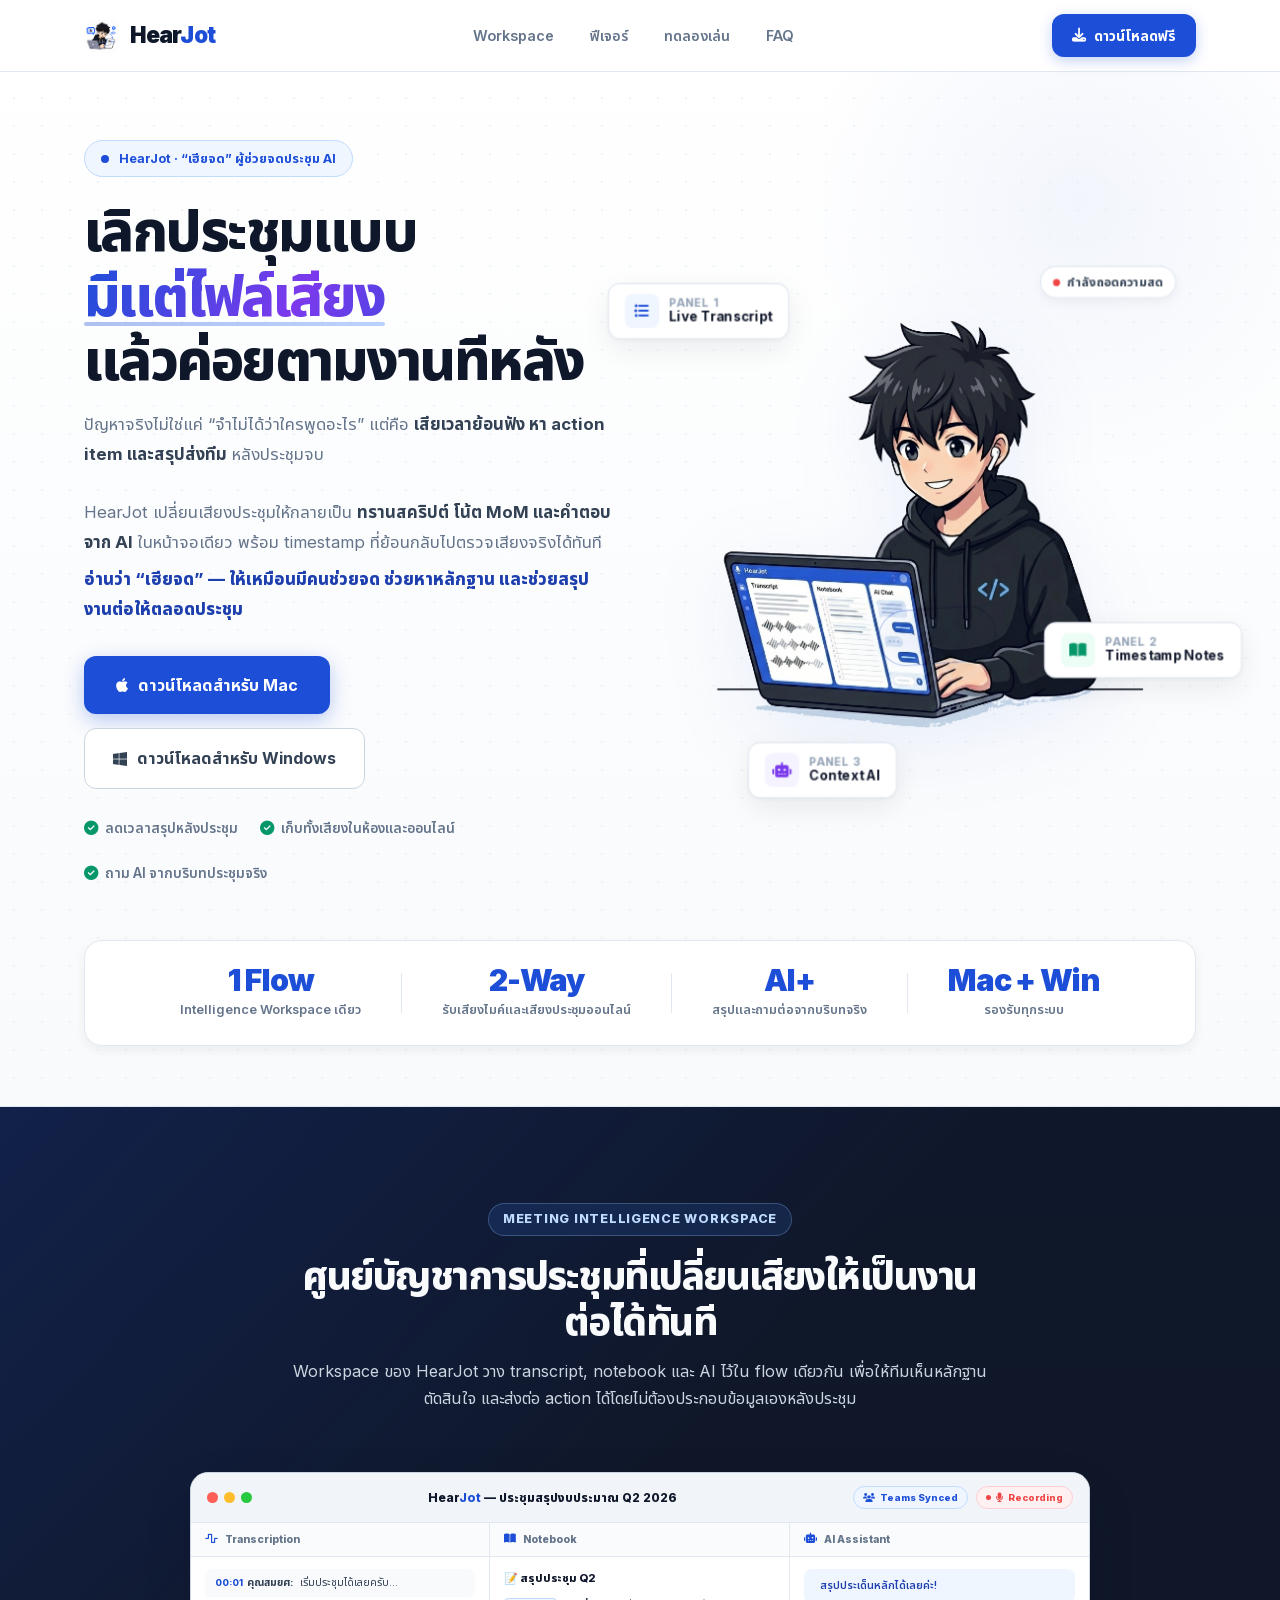
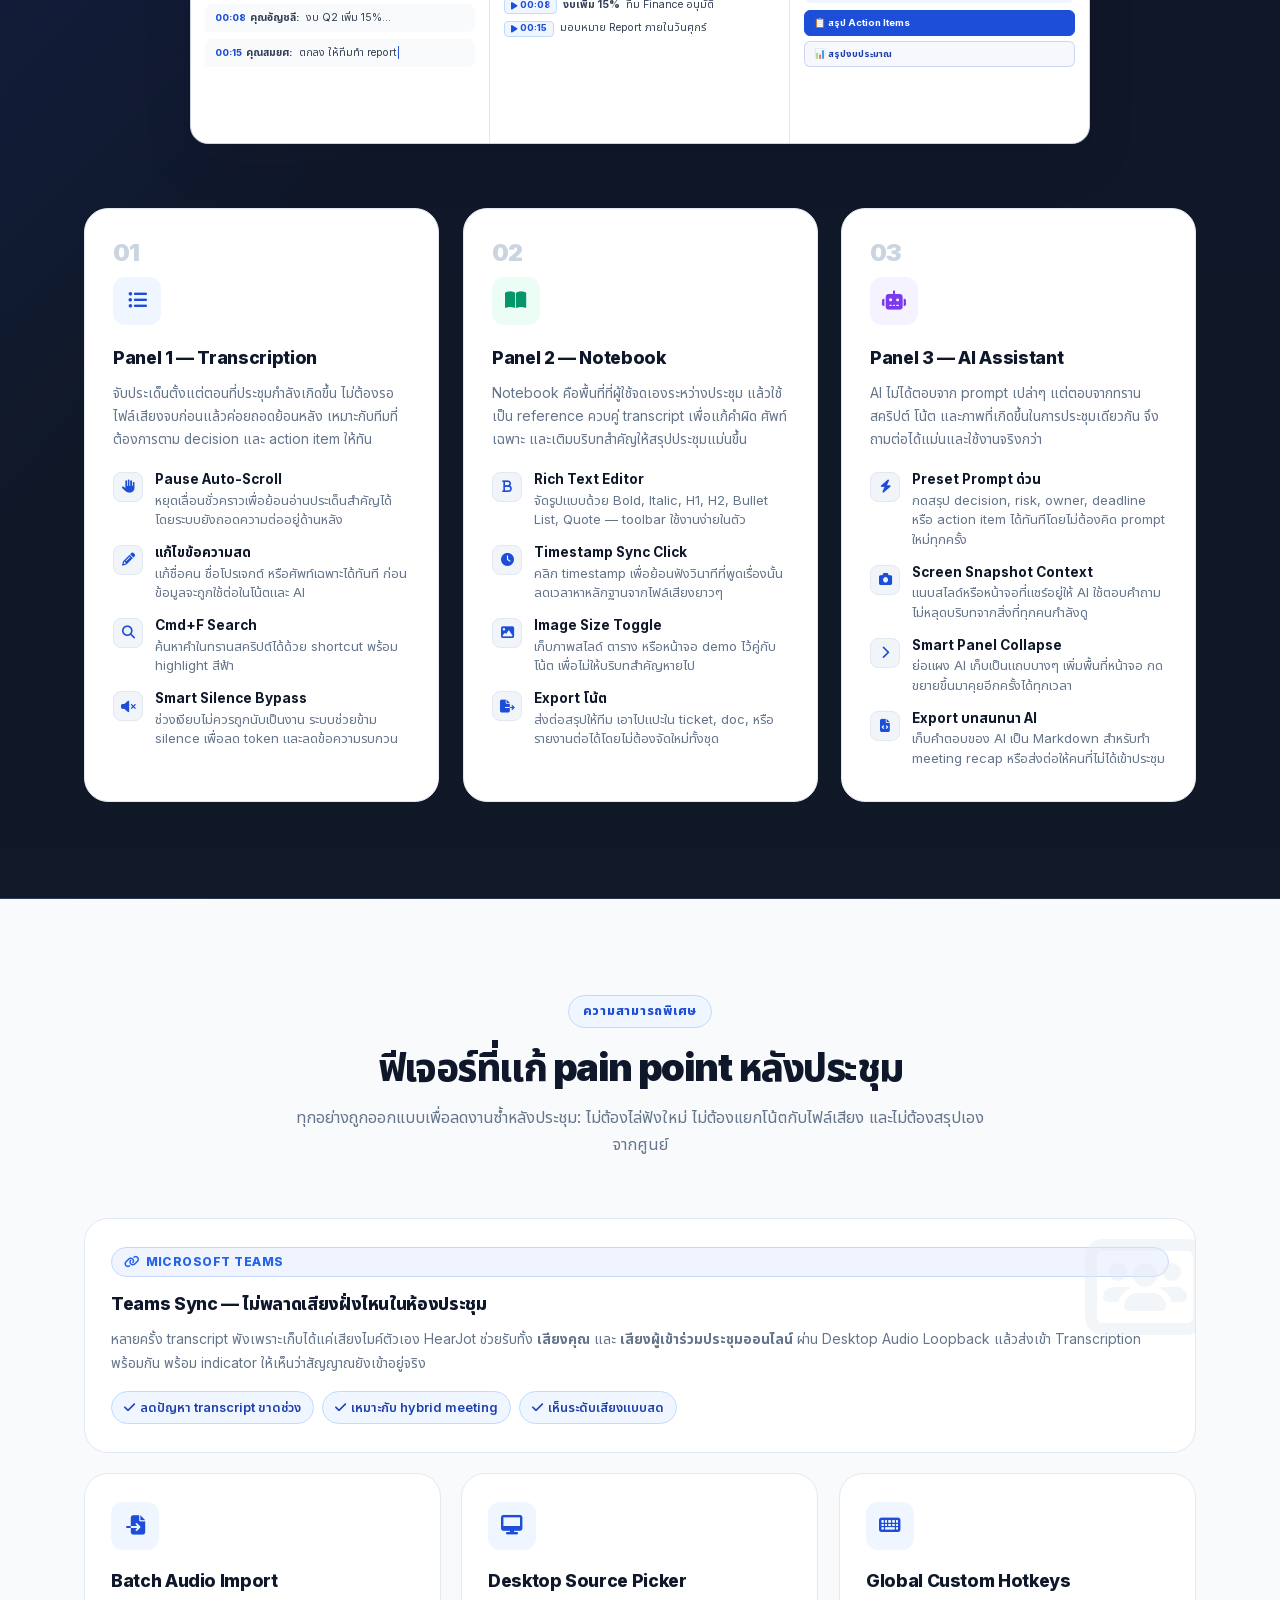
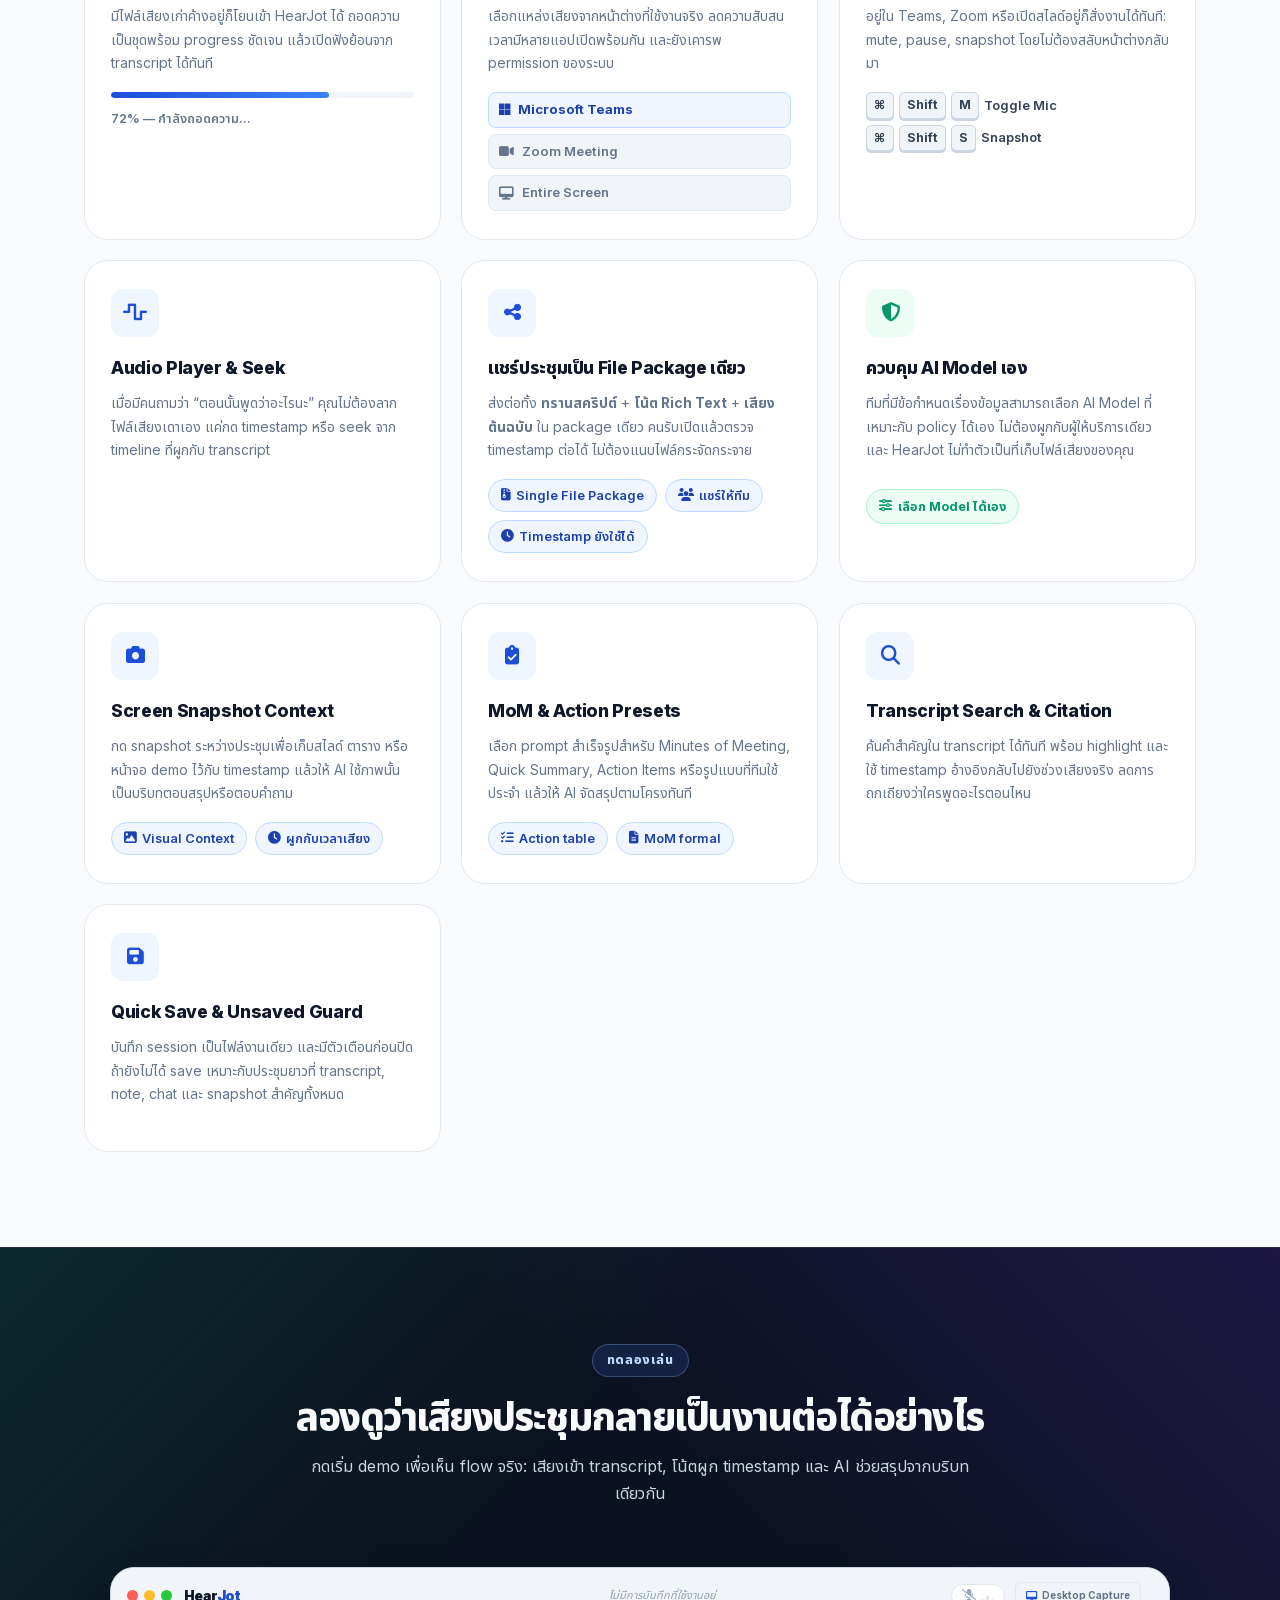
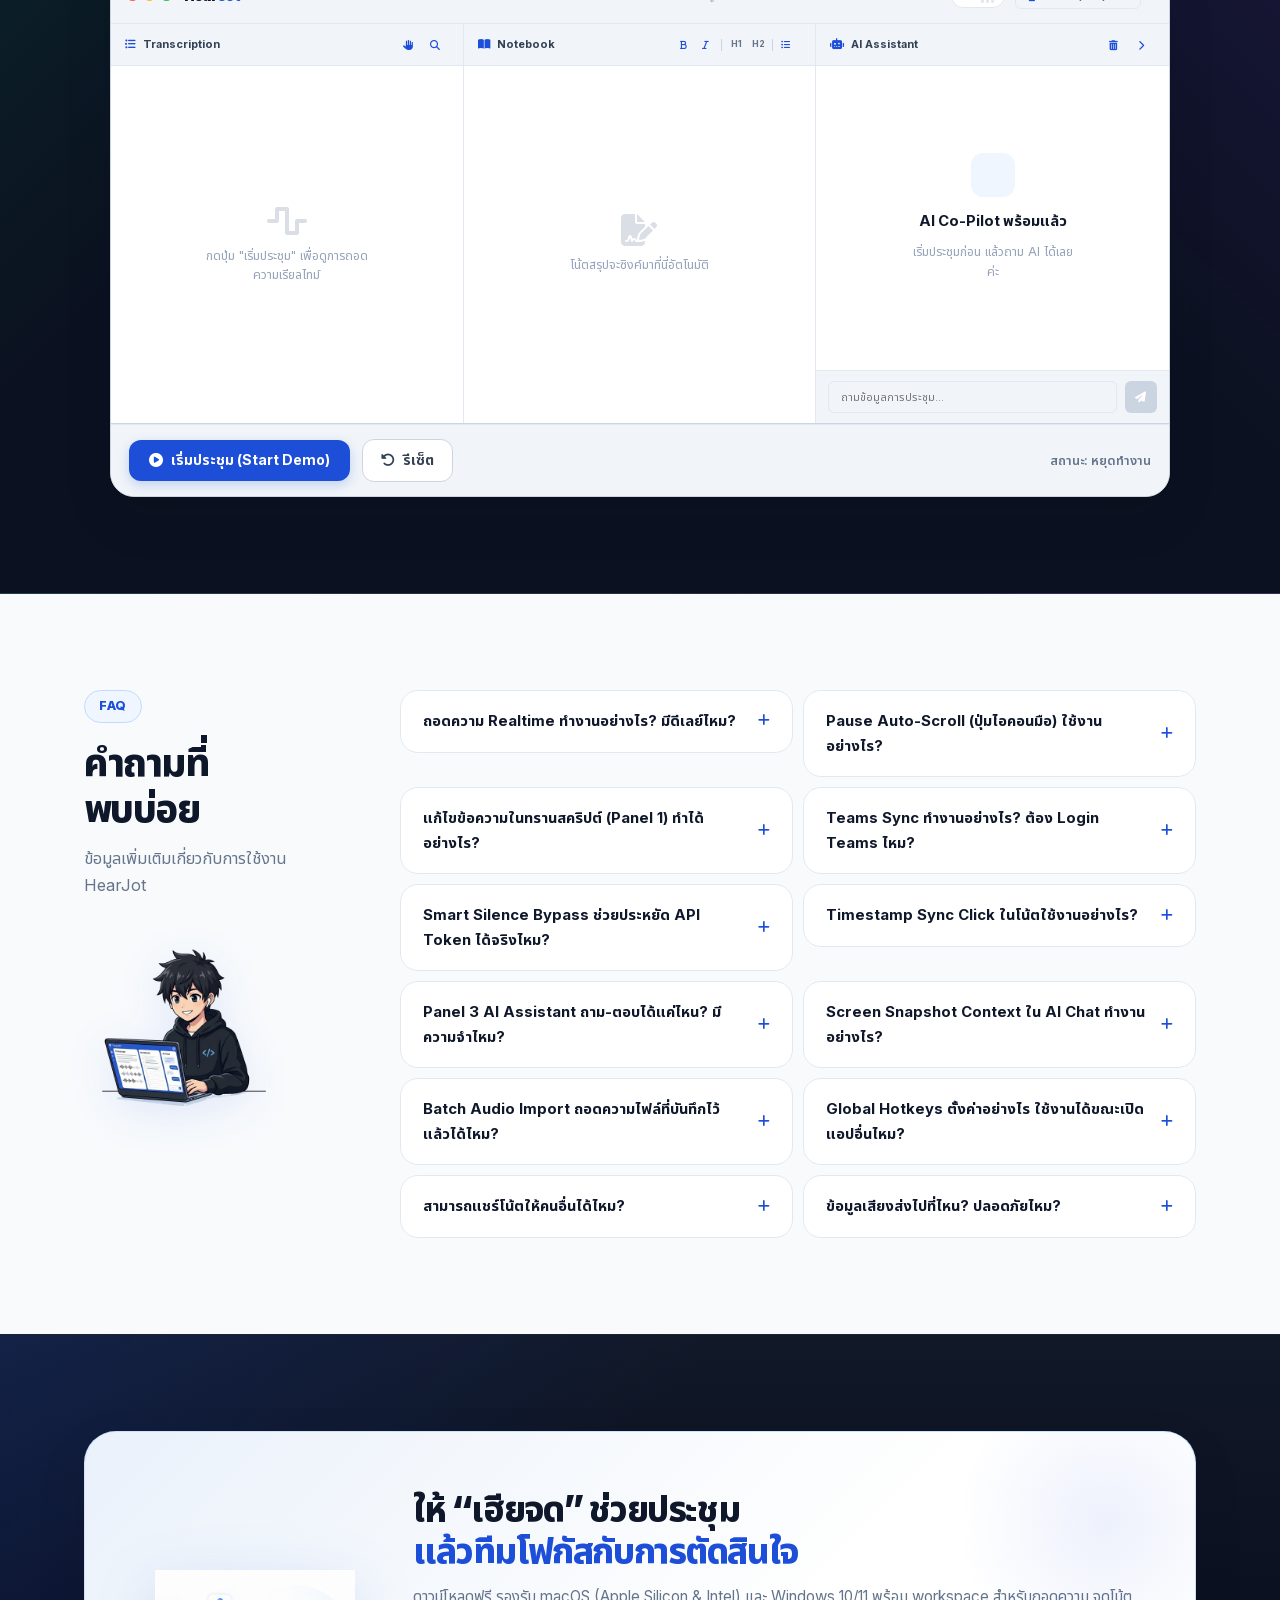
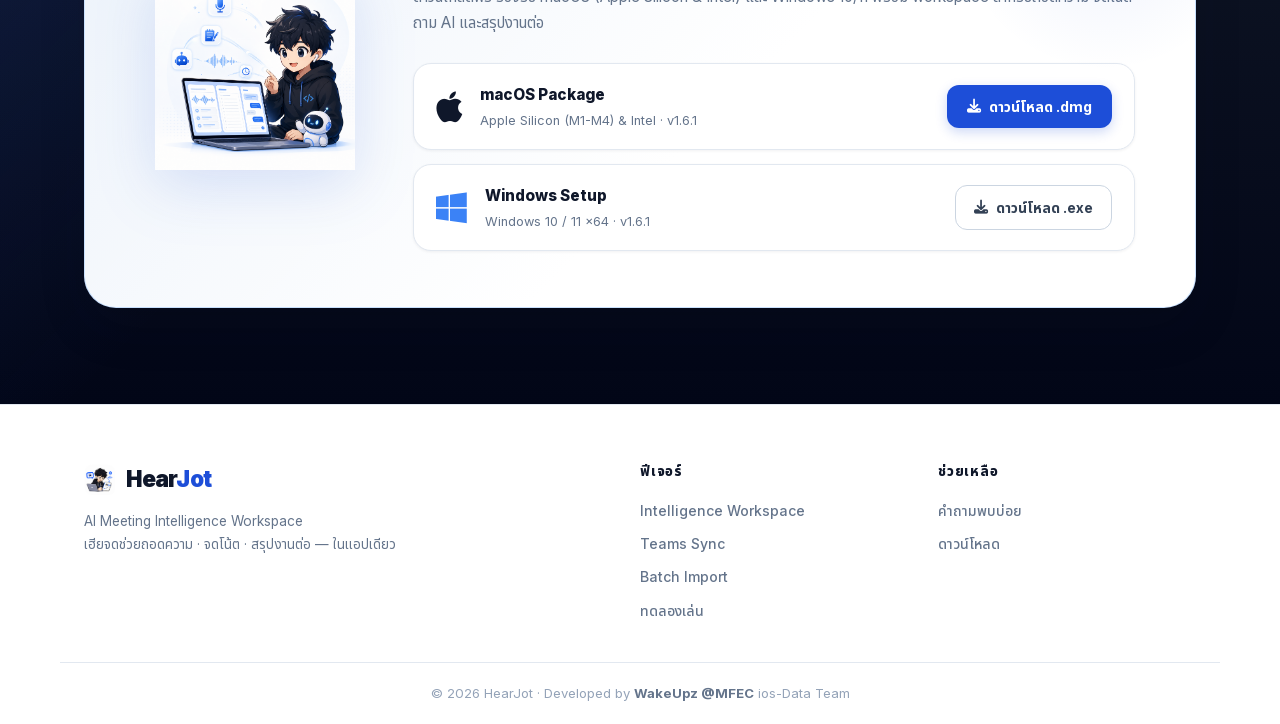
==== index.html @ a5d7b111 "Bust cache for updated download artwork" ====
<!DOCTYPE html>
<html lang="th">
<head>
    <meta charset="UTF-8">
    <meta name="viewport" content="width=device-width, initial-scale=1.0">
    <title>HearJot — Meeting Intelligence Workspace สำหรับทีมที่ไม่อยากจดประชุมซ้ำ</title>
    <meta name="description" content="HearJot หรือ เฮียจด เปลี่ยนเสียงประชุมให้เป็น transcript, timestamp note, MoM, action item และ AI Q&A ใน Meeting Intelligence Workspace เดียว">
    <meta name="keywords" content="HearJot, AI Meeting, ถอดความเรียลไทม์, Teams Sync, บันทึกประชุม, AI Assistant, Notebook">
    <link rel="icon" type="image/png" href="./assets/icon.png">
    <link rel="stylesheet" href="./assets/css/style.css">
</head>
<body>
    <div class="scroll-progress-bar" id="scrollProgress"></div>

    <!-- ===== NAVIGATION ===== -->
    <header class="nav-header" id="navHeader">
        <div class="nav-inner">
            <a href="#" class="nav-logo">
                <img src="./assets/icon.png" alt="HearJot mascot" class="nav-logo-icon">
                <span>Hear<span class="blue">Jot</span></span>
            </a>

            <nav class="nav-menu" id="navMenu">
                <a href="#panels" class="nav-link">Workspace</a>
                <a href="#features" class="nav-link">ฟีเจอร์</a>
                <a href="#demo" class="nav-link">ทดลองเล่น</a>
                <a href="#faq" class="nav-link">FAQ</a>
            </nav>

            <div class="nav-right-group">
                <a href="#download" class="nav-cta">
                    <i class="fas fa-download"></i> ดาวน์โหลดฟรี
                </a>
                <button class="nav-hamburger" id="navHamburger" aria-label="เมนู">
                    <span></span><span></span><span></span>
                </button>
            </div>

        </div>
    </header>

    <!-- ===== HERO ===== -->
    <section class="hero" id="hero">
        <div class="glow-orb glow-orb-1"></div>
        <div class="glow-orb glow-orb-2"></div>
        <div class="hero-bg-dots"></div>
        <div class="container hero-grid">

            <!-- Left: Text content -->
            <div class="hero-content" data-animate="fade-up">
                <div class="hero-pill">
                    <span class="pill-dot"></span>
                    HearJot · “เฮียจด” ผู้ช่วยจดประชุม AI
                </div>

                <h1 class="hero-h1">
                    เลิกประชุมแบบ<br>
                    <span class="hero-h1-blue glow-text-shimmer">มีแต่ไฟล์เสียง</span><br>
                    แล้วค่อยตามงานทีหลัง
                </h1>

                <p class="hero-sub">
                    ปัญหาจริงไม่ใช่แค่ “จำไม่ได้ว่าใครพูดอะไร” แต่คือ <strong>เสียเวลาย้อนฟัง หา action item และสรุปส่งทีม</strong> หลังประชุมจบ<br><br>
                    HearJot เปลี่ยนเสียงประชุมให้กลายเป็น <strong>ทรานสคริปต์ โน้ต MoM และคำตอบจาก AI</strong> ในหน้าจอเดียว พร้อม timestamp ที่ย้อนกลับไปตรวจเสียงจริงได้ทันที<br><span class="brand-pronounce">อ่านว่า “เฮียจด” — ให้เหมือนมีคนช่วยจด ช่วยหาหลักฐาน และช่วยสรุปงานต่อให้ตลอดประชุม</span>
                </p>

                <div class="hero-btns">
                    <a href="https://mfeconcloud-my.sharepoint.com/:u:/g/personal/pattaraphol_mfec_co_th/IQBsIDFECaj7SqlS2QqbGKqaAYcRcl02a8NBImE1QCivSb8?e=eaDLOt" class="btn-primary-lg dl-link" data-platform="mac" target="_blank" rel="noopener noreferrer">
                        <i class="fab fa-apple"></i> ดาวน์โหลดสำหรับ Mac
                    </a>
                    <a href="https://mfeconcloud-my.sharepoint.com/:u:/g/personal/pattaraphol_mfec_co_th/IQDfhtNh5DTmTazQTfmgp4m2AdzU2iyCAu1CatCaR_Kp2BQ?e=SFGBe9" class="btn-outline-lg dl-link" data-platform="win" target="_blank" rel="noopener noreferrer">
                        <i class="fab fa-windows"></i> ดาวน์โหลดสำหรับ Windows
                    </a>
                </div>

                <div class="hero-trust">
                    <div class="trust-item"><i class="fas fa-check-circle"></i> ลดเวลาสรุปหลังประชุม</div>
                    <div class="trust-item"><i class="fas fa-check-circle"></i> เก็บทั้งเสียงในห้องและออนไลน์</div>
                    <div class="trust-item"><i class="fas fa-check-circle"></i> ถาม AI จากบริบทประชุมจริง</div>
                </div>
            </div>

            <!-- Right: Mascot image + floating cards -->
            <div class="hero-visual" data-animate="fade-left">
                <div class="hero-img-wrap">
                    <img src="./assets/hearjot_mascot_hero.clean.png" alt="HearJot mascot กำลังใช้งาน 3-panel workspace" class="hero-mascot">
                    <div class="hero-particles" id="heroParticles"></div>
                    <div class="hero-laptop-intake" aria-hidden="true"></div>

                    <div class="float-card fc-1" data-animate="float">
                        <div class="fc-icon"><i class="fas fa-list-ul"></i></div>
                        <div class="fc-info">
                            <div class="fc-label">Panel 1</div>
                            <div class="fc-val">Live Transcript</div>
                        </div>
                    </div>

                    <div class="float-card fc-2" data-animate="float" style="animation-delay:1.5s">
                        <div class="fc-icon green"><i class="fas fa-book-open"></i></div>
                        <div class="fc-info">
                            <div class="fc-label">Panel 2</div>
                            <div class="fc-val">Timestamp Notes</div>
                        </div>
                    </div>

                    <div class="float-card fc-3" data-animate="float" style="animation-delay:0.8s">
                        <div class="fc-icon purple"><i class="fas fa-robot"></i></div>
                        <div class="fc-info">
                            <div class="fc-label">Panel 3</div>
                            <div class="fc-val">Context AI</div>
                        </div>
                    </div>

                    <!-- Live recording pulse -->
                    <div class="hero-live-badge">
                        <span class="live-dot"></span> กำลังถอดความสด
                    </div>
                </div>
            </div>
        </div>

        <!-- Stats bar -->
        <div class="container">
            <div class="stats-bar" data-animate="fade-up">
                <div class="stat-item">
                    <span class="stat-num">1 Flow</span>
                    <span class="stat-label">Intelligence Workspace เดียว</span>
                </div>
                <div class="stat-divider"></div>
                <div class="stat-item">
                    <span class="stat-num">2-Way</span>
                    <span class="stat-label">รับเสียงไมค์และเสียงประชุมออนไลน์</span>
                </div>
                <div class="stat-divider"></div>
                <div class="stat-item">
                    <span class="stat-num">AI+</span>
                    <span class="stat-label">สรุปและถามต่อจากบริบทจริง</span>
                </div>
                <div class="stat-divider"></div>
                <div class="stat-item">
                    <span class="stat-num">Mac + Win</span>
                    <span class="stat-label">รองรับทุกระบบ</span>
                </div>
            </div>
        </div>
    </section>

    <!-- ===== 3 PANELS SECTION ===== -->
    <section class="section panels-section" id="panels">
        <div class="container">
            <div class="section-head" data-animate="fade-up">
                <div class="section-tag">Meeting Intelligence Workspace</div>
                <h2 class="section-h2">ศูนย์บัญชาการประชุมที่เปลี่ยนเสียงให้เป็นงานต่อได้ทันที</h2>
                <p class="section-desc">Workspace ของ HearJot วาง transcript, notebook และ AI ไว้ใน flow เดียวกัน เพื่อให้ทีมเห็นหลักฐาน ตัดสินใจ และส่งต่อ action ได้โดยไม่ต้องประกอบข้อมูลเองหลังประชุม</p>
            </div>

            <!-- Workspace visual diagram -->
            <div class="workspace-diagram" data-animate="scale-in">
                <div class="workspace-frame">
                    <div class="wf-titlebar">
                        <div class="wf-dots">
                            <span class="dot-r"></span>
                            <span class="dot-y"></span>
                            <span class="dot-g"></span>
                        </div>
                        <div class="wf-title">Hear<span>Jot</span> — ประชุมสรุปงบประมาณ Q2 2026</div>
                        <div class="wf-actions">
                            <span class="wf-chip teams-chip"><i class="fas fa-users"></i> Teams Synced</span>
                            <span class="wf-chip mic-chip"><i class="fas fa-microphone"></i> Recording</span>
                        </div>
                    </div>
                    <div class="wf-panels">
                        <div class="wf-panel p1">
                            <div class="wf-ph"><i class="fas fa-wave-square"></i> Transcription</div>
                            <div class="wf-body">
                                <div class="wf-seg"><span class="wf-time">00:01</span><span class="wf-name">คุณสมยศ:</span> เริ่มประชุมได้เลยครับ...</div>
                                <div class="wf-seg"><span class="wf-time">00:08</span><span class="wf-name">คุณอัญชลี:</span> งบ Q2 เพิ่ม 15%...</div>
                                <div class="wf-seg typing-seg"><span class="wf-time">00:15</span><span class="wf-name">คุณสมยศ:</span> <span class="wf-typing">ตกลง ให้ทีมทำ report<span class="cursor-blink">|</span></span></div>
                            </div>
                        </div>
                        <div class="wf-panel p2">
                            <div class="wf-ph"><i class="fas fa-book-open"></i> Notebook</div>
                            <div class="wf-body">
                                <div class="wf-note-h">📝 สรุปประชุม Q2</div>
                                <div class="wf-note-b"><span class="ts-badge"><i class="fas fa-play"></i> 00:08</span> <strong>งบเพิ่ม 15%</strong> ทีม Finance อนุมัติ</div>
                                <div class="wf-note-b"><span class="ts-badge"><i class="fas fa-play"></i> 00:15</span> มอบหมาย Report ภายในวันศุกร์</div>
                            </div>
                        </div>
                        <div class="wf-panel p3">
                            <div class="wf-ph"><i class="fas fa-robot"></i> AI Assistant</div>
                            <div class="wf-body">
                                <div class="wf-ai-msg ai"><i class="fas fa-sparkles"></i> สรุปประเด็นหลักได้เลยค่ะ!</div>
                                <div class="wf-quick-btns">
                                    <button class="wf-qbtn active">📋 สรุป Action Items</button>
                                    <button class="wf-qbtn">📊 สรุปงบประมาณ</button>
                                </div>
                            </div>
                        </div>
                    </div>
                </div>
            </div>

            <!-- Panel cards detail -->
            <div class="panel-cards" data-animate="fade-up">

                <div class="panel-card" id="panel-card-1">
                    <div class="pc-num">01</div>
                    <div class="pc-icon blue-bg"><i class="fas fa-list-ul"></i></div>
                    <h3>Panel 1 — Transcription</h3>
                    <p class="pc-desc">จับประเด็นตั้งแต่ตอนที่ประชุมกำลังเกิดขึ้น ไม่ต้องรอไฟล์เสียงจบก่อนแล้วค่อยถอดย้อนหลัง เหมาะกับทีมที่ต้องการตาม decision และ action item ให้ทัน</p>
                    <ul class="pc-list">
                        <li>
                            <div class="pc-feat-icon"><i class="fas fa-hand"></i></div>
                            <div>
                                <strong>Pause Auto-Scroll</strong>
                                <span>หยุดเลื่อนชั่วคราวเพื่อย้อนอ่านประเด็นสำคัญได้ โดยระบบยังถอดความต่ออยู่ด้านหลัง</span>
                            </div>
                        </li>
                        <li>
                            <div class="pc-feat-icon"><i class="fas fa-pencil"></i></div>
                            <div>
                                <strong>แก้ไขข้อความสด</strong>
                                <span>แก้ชื่อคน ชื่อโปรเจกต์ หรือศัพท์เฉพาะได้ทันที ก่อนข้อมูลจะถูกใช้ต่อในโน้ตและ AI</span>
                            </div>
                        </li>
                        <li>
                            <div class="pc-feat-icon"><i class="fas fa-magnifying-glass"></i></div>
                            <div>
                                <strong>Cmd+F Search</strong>
                                <span>ค้นหาคำในทรานสคริปต์ได้ด้วย shortcut พร้อม highlight สีฟ้า</span>
                            </div>
                        </li>
                        <li>
                            <div class="pc-feat-icon"><i class="fas fa-volume-xmark"></i></div>
                            <div>
                                <strong>Smart Silence Bypass</strong>
                                <span>ช่วงเงียบไม่ควรถูกนับเป็นงาน ระบบช่วยข้าม silence เพื่อลด token และลดข้อความรบกวน</span>
                            </div>
                        </li>
                    </ul>
                </div>

                <div class="panel-card" id="panel-card-2">
                    <div class="pc-num">02</div>
                    <div class="pc-icon green-bg"><i class="fas fa-book-open"></i></div>
                    <h3>Panel 2 — Notebook</h3>
                    <p class="pc-desc">Notebook คือพื้นที่ที่ผู้ใช้จดเองระหว่างประชุม แล้วใช้เป็น reference ควบคู่ transcript เพื่อแก้คำผิด ศัพท์เฉพาะ และเติมบริบทสำคัญให้สรุปประชุมแม่นขึ้น</p>
                    <ul class="pc-list">
                        <li>
                            <div class="pc-feat-icon"><i class="fas fa-bold"></i></div>
                            <div>
                                <strong>Rich Text Editor</strong>
                                <span>จัดรูปแบบด้วย Bold, Italic, H1, H2, Bullet List, Quote — toolbar ใช้งานง่ายในตัว</span>
                            </div>
                        </li>
                        <li>
                            <div class="pc-feat-icon"><i class="fas fa-clock"></i></div>
                            <div>
                                <strong>Timestamp Sync Click</strong>
                                <span>คลิก timestamp เพื่อย้อนฟังวินาทีที่พูดเรื่องนั้น ลดเวลาหาหลักฐานจากไฟล์เสียงยาวๆ</span>
                            </div>
                        </li>
                        <li>
                            <div class="pc-feat-icon"><i class="fas fa-image"></i></div>
                            <div>
                                <strong>Image Size Toggle</strong>
                                <span>เก็บภาพสไลด์ ตาราง หรือหน้าจอ demo ไว้คู่กับโน้ต เพื่อไม่ให้บริบทสำคัญหายไป</span>
                            </div>
                        </li>
                        <li>
                            <div class="pc-feat-icon"><i class="fas fa-file-export"></i></div>
                            <div>
                                <strong>Export โน้ต</strong>
                                <span>ส่งต่อสรุปให้ทีม เอาไปแปะใน ticket, doc, หรือรายงานต่อได้โดยไม่ต้องจัดใหม่ทั้งชุด</span>
                            </div>
                        </li>
                    </ul>
                </div>

                <div class="panel-card" id="panel-card-3">
                    <div class="pc-num">03</div>
                    <div class="pc-icon purple-bg"><i class="fas fa-robot"></i></div>
                    <h3>Panel 3 — AI Assistant</h3>
                    <p class="pc-desc">AI ไม่ได้ตอบจาก prompt เปล่าๆ แต่ตอบจากทรานสคริปต์ โน้ต และภาพที่เกิดขึ้นในการประชุมเดียวกัน จึงถามต่อได้แม่นและใช้งานจริงกว่า</p>
                    <ul class="pc-list">
                        <li>
                            <div class="pc-feat-icon"><i class="fas fa-bolt"></i></div>
                            <div>
                                <strong>Preset Prompt ด่วน</strong>
                                <span>กดสรุป decision, risk, owner, deadline หรือ action item ได้ทันทีโดยไม่ต้องคิด prompt ใหม่ทุกครั้ง</span>
                            </div>
                        </li>
                        <li>
                            <div class="pc-feat-icon"><i class="fas fa-camera"></i></div>
                            <div>
                                <strong>Screen Snapshot Context</strong>
                                <span>แนบสไลด์หรือหน้าจอที่แชร์อยู่ให้ AI ใช้ตอบคำถาม ไม่หลุดบริบทจากสิ่งที่ทุกคนกำลังดู</span>
                            </div>
                        </li>
                        <li>
                            <div class="pc-feat-icon"><i class="fas fa-chevron-right"></i></div>
                            <div>
                                <strong>Smart Panel Collapse</strong>
                                <span>ย่อแผง AI เก็บเป็นแถบบางๆ เพิ่มพื้นที่หน้าจอ กดขยายขึ้นมาคุยอีกครั้งได้ทุกเวลา</span>
                            </div>
                        </li>
                        <li>
                            <div class="pc-feat-icon"><i class="fas fa-file-code"></i></div>
                            <div>
                                <strong>Export บทสนทนา AI</strong>
                                <span>เก็บคำตอบของ AI เป็น Markdown สำหรับทำ meeting recap หรือส่งต่อให้คนที่ไม่ได้เข้าประชุม</span>
                            </div>
                        </li>
                    </ul>
                </div>

            </div>
        </div>
    </section>

    <!-- ===== FEATURES ===== -->
    <section class="section features-section" id="features">
        <div class="glow-orb glow-orb-3"></div>
        <div class="container">
            <div class="section-head" data-animate="fade-up">
                <div class="section-tag">ความสามารถพิเศษ</div>
                <h2 class="section-h2">ฟีเจอร์ที่แก้ pain point หลังประชุม</h2>
                <p class="section-desc">ทุกอย่างถูกออกแบบเพื่อลดงานซ้ำหลังประชุม: ไม่ต้องไล่ฟังใหม่ ไม่ต้องแยกโน้ตกับไฟล์เสียง และไม่ต้องสรุปเองจากศูนย์</p>
            </div>

            <div class="features-grid" data-animate="fade-up">

                <div class="feat-card feat-lg">
                    <div class="feat-card-bg-icon"><i class="fas fa-users-rectangle"></i></div>
                    <div class="feat-tag teams-tag"><i class="fas fa-link"></i> Microsoft Teams</div>
                    <h3>Teams Sync — ไม่พลาดเสียงฝั่งไหนในห้องประชุม</h3>
                    <p>หลายครั้ง transcript พังเพราะเก็บได้แค่เสียงไมค์ตัวเอง HearJot ช่วยรับทั้ง <strong>เสียงคุณ</strong> และ <strong>เสียงผู้เข้าร่วมประชุมออนไลน์</strong> ผ่าน Desktop Audio Loopback แล้วส่งเข้า Transcription พร้อมกัน พร้อม indicator ให้เห็นว่าสัญญาณยังเข้าอยู่จริง</p>
                    <div class="feat-chips">
                        <span><i class="fas fa-check"></i> ลดปัญหา transcript ขาดช่วง</span>
                        <span><i class="fas fa-check"></i> เหมาะกับ hybrid meeting</span>
                        <span><i class="fas fa-check"></i> เห็นระดับเสียงแบบสด</span>
                    </div>
                </div>

                <div class="feat-card">
                    <div class="feat-card-icon"><i class="fas fa-file-import"></i></div>
                    <h3>Batch Audio Import</h3>
                    <p>มีไฟล์เสียงเก่าค้างอยู่ก็โยนเข้า HearJot ได้ ถอดความเป็นชุดพร้อม progress ชัดเจน แล้วเปิดฟังย้อนจาก transcript ได้ทันที</p>
                    <div class="feat-mini-demo">
                        <div class="batch-bar">
                            <div class="batch-fill" style="width:72%"></div>
                        </div>
                        <span class="batch-pct">72% — กำลังถอดความ...</span>
                    </div>
                </div>

                <div class="feat-card">
                    <div class="feat-card-icon"><i class="fas fa-desktop"></i></div>
                    <h3>Desktop Source Picker</h3>
                    <p>เลือกแหล่งเสียงจากหน้าต่างที่ใช้งานจริง ลดความสับสนเวลามีหลายแอปเปิดพร้อมกัน และยังเคารพ permission ของระบบ</p>
                    <div class="feat-source-list">
                        <div class="src-item active-src"><i class="fab fa-microsoft"></i> Microsoft Teams</div>
                        <div class="src-item"><i class="fas fa-video"></i> Zoom Meeting</div>
                        <div class="src-item"><i class="fas fa-desktop"></i> Entire Screen</div>
                    </div>
                </div>

                <div class="feat-card">
                    <div class="feat-card-icon"><i class="fas fa-keyboard"></i></div>
                    <h3>Global Custom Hotkeys</h3>
                    <p>อยู่ใน Teams, Zoom หรือเปิดสไลด์อยู่ก็สั่งงานได้ทันที: mute, pause, snapshot โดยไม่ต้องสลับหน้าต่างกลับมา</p>
                    <div class="hotkey-demo">
                        <span class="hk"><kbd>⌘</kbd><kbd>Shift</kbd><kbd>M</kbd> Toggle Mic</span>
                        <span class="hk"><kbd>⌘</kbd><kbd>Shift</kbd><kbd>S</kbd> Snapshot</span>
                    </div>
                </div>

                <div class="feat-card">
                    <div class="feat-card-icon"><i class="fas fa-wave-square"></i></div>
                    <h3>Audio Player & Seek</h3>
                    <p>เมื่อมีคนถามว่า “ตอนนั้นพูดว่าอะไรนะ” คุณไม่ต้องลากไฟล์เสียงเดาเอง แค่กด timestamp หรือ seek จาก timeline ที่ผูกกับ transcript</p>
                </div>

                <div class="feat-card">
                    <div class="feat-card-icon"><i class="fas fa-share-nodes"></i></div>
                    <h3>แชร์ประชุมเป็น File Package เดียว</h3>
                    <p>ส่งต่อทั้ง <strong>ทรานสคริปต์</strong> + <strong>โน้ต Rich Text</strong> + <strong>เสียงต้นฉบับ</strong> ใน package เดียว คนรับเปิดแล้วตรวจ timestamp ต่อได้ ไม่ต้องแนบไฟล์กระจัดกระจาย</p>
                    <div class="feat-chips">
                        <span><i class="fas fa-file-zipper"></i> Single File Package</span>
                        <span><i class="fas fa-users"></i> แชร์ให้ทีม</span>
                        <span><i class="fas fa-clock"></i> Timestamp ยังใช้ได้</span>
                    </div>
                </div>

                <div class="feat-card feat-privacy">
                    <div class="feat-card-icon lock-icon"><i class="fas fa-shield-halved"></i></div>
                    <h3>ควบคุม AI Model เอง</h3>
                    <p>ทีมที่มีข้อกำหนดเรื่องข้อมูลสามารถเลือก AI Model ที่เหมาะกับ policy ได้เอง ไม่ต้องผูกกับผู้ให้บริการเดียว และ HearJot ไม่ทำตัวเป็นที่เก็บไฟล์เสียงของคุณ</p>
                    <div class="privacy-badge"><i class="fas fa-sliders"></i> เลือก Model ได้เอง</div>
                </div>

                <div class="feat-card">
                    <div class="feat-card-icon"><i class="fas fa-camera"></i></div>
                    <h3>Screen Snapshot Context</h3>
                    <p>กด snapshot ระหว่างประชุมเพื่อเก็บสไลด์ ตาราง หรือหน้าจอ demo ไว้กับ timestamp แล้วให้ AI ใช้ภาพนั้นเป็นบริบทตอนสรุปหรือตอบคำถาม</p>
                    <div class="feat-chips">
                        <span><i class="fas fa-image"></i> Visual Context</span>
                        <span><i class="fas fa-clock"></i> ผูกกับเวลาเสียง</span>
                    </div>
                </div>

                <div class="feat-card">
                    <div class="feat-card-icon"><i class="fas fa-clipboard-check"></i></div>
                    <h3>MoM & Action Presets</h3>
                    <p>เลือก prompt สำเร็จรูปสำหรับ Minutes of Meeting, Quick Summary, Action Items หรือรูปแบบที่ทีมใช้ประจำ แล้วให้ AI จัดสรุปตามโครงทันที</p>
                    <div class="feat-chips">
                        <span><i class="fas fa-list-check"></i> Action table</span>
                        <span><i class="fas fa-file-lines"></i> MoM formal</span>
                    </div>
                </div>

                <div class="feat-card">
                    <div class="feat-card-icon"><i class="fas fa-magnifying-glass"></i></div>
                    <h3>Transcript Search & Citation</h3>
                    <p>ค้นคำสำคัญใน transcript ได้ทันที พร้อม highlight และใช้ timestamp อ้างอิงกลับไปยังช่วงเสียงจริง ลดการถกเถียงว่าใครพูดอะไรตอนไหน</p>
                </div>

                <div class="feat-card">
                    <div class="feat-card-icon"><i class="fas fa-floppy-disk"></i></div>
                    <h3>Quick Save & Unsaved Guard</h3>
                    <p>บันทึก session เป็นไฟล์งานเดียว และมีตัวเตือนก่อนปิดถ้ายังไม่ได้ save เหมาะกับประชุมยาวที่ transcript, note, chat และ snapshot สำคัญทั้งหมด</p>
                </div>

            </div>
        </div>
    </section>

    <!-- ===== LIVE DEMO SIMULATOR ===== -->
    <section class="section demo-section" id="demo">
        <div class="container">
            <div class="section-head" data-animate="fade-up">
                <div class="section-tag">ทดลองเล่น</div>
                <h2 class="section-h2">ลองดูว่าเสียงประชุมกลายเป็นงานต่อได้อย่างไร</h2>
                <p class="section-desc">กดเริ่ม demo เพื่อเห็น flow จริง: เสียงเข้า transcript, โน้ตผูก timestamp และ AI ช่วยสรุปจากบริบทเดียวกัน</p>
            </div>

            <!-- App window mock -->
            <div class="app-window-mock" data-animate="scale-in">
                <!-- Titlebar -->
                <div class="aw-titlebar">
                    <div class="aw-dots">
                        <span class="dot-r"></span><span class="dot-y"></span><span class="dot-g"></span>
                    </div>
                    <div class="aw-logo">Hear<span>Jot</span></div>
                    <div class="aw-center" id="awFileSlot">
                        <span class="aw-placeholder" id="awPlaceholder">ไม่มีการบันทึกที่ใช้งานอยู่</span>
                        <div class="aw-file-badge" id="awFileBadge" style="display:none">
                            <span class="aw-badge-tag">LIVE</span>
                            <span>teams_meeting_q2.webm</span>
                        </div>
                    </div>
                    <div class="aw-right">
                        <div class="aw-mic-chip muted" id="awMicChip">
                            <i class="fas fa-microphone-slash" id="awMicIcon"></i>
                            <div class="aw-mic-bars">
                                <div class="aw-bar" id="aw-b1"></div>
                                <div class="aw-bar" id="aw-b2"></div>
                                <div class="aw-bar" id="aw-b3"></div>
                            </div>
                            <span class="aw-teams-text" id="awTeamsText" style="display:none">Teams Sync</span>
                        </div>
                        <div class="aw-source">
                            <i class="fas fa-desktop"></i> Desktop Capture
                        </div>
                    </div>
                </div>

                <!-- 3 Panels -->
                <div class="aw-panels" id="awPanels">
                    <!-- Panel 1 -->
                    <div class="aw-panel" id="awPanel1">
                        <div class="aw-panel-header">
                            <span><i class="fas fa-list-ul"></i> Transcription</span>
                            <div class="aw-panel-tools">
                                <button class="aw-tool-btn" id="awScrollToggle" title="Pause Auto-Scroll"><i class="fas fa-hand"></i></button>
                                <button class="aw-tool-btn" title="ค้นหา"><i class="fas fa-magnifying-glass"></i></button>
                            </div>
                        </div>
                        <div class="aw-panel-body" id="awTranscript">
                            <div class="aw-empty" id="awTranscriptEmpty">
                                <i class="fas fa-wave-square"></i>
                                <p>กดปุ่ม "เริ่มประชุม" เพื่อดูการถอดความเรียลไทม์</p>
                            </div>
                        </div>
                    </div>

                    <!-- Panel 2 -->
                    <div class="aw-panel" id="awPanel2">
                        <div class="aw-panel-header">
                            <span><i class="fas fa-book-open"></i> Notebook</span>
                            <div class="aw-toolbar">
                                <span class="aw-tb-btn"><i class="fas fa-bold"></i></span>
                                <span class="aw-tb-btn"><i class="fas fa-italic"></i></span>
                                <span class="aw-tb-sep"></span>
                                <span class="aw-tb-btn">H1</span>
                                <span class="aw-tb-btn">H2</span>
                                <span class="aw-tb-sep"></span>
                                <span class="aw-tb-btn"><i class="fas fa-list-ul"></i></span>
                            </div>
                        </div>
                        <div class="aw-panel-body" id="awNotebook">
                            <div class="aw-empty" id="awNotebookEmpty">
                                <i class="fas fa-file-signature"></i>
                                <p>โน้ตสรุปจะซิงค์มาที่นี่อัตโนมัติ</p>
                            </div>
                        </div>
                    </div>

                    <!-- Panel 3 -->
                    <div class="aw-panel" id="awPanel3">
                        <div class="aw-panel-header">
                            <span><i class="fas fa-robot"></i> AI Assistant</span>
                            <div class="aw-panel-tools">
                                <button class="aw-tool-btn" id="awClearChat" title="ล้างแชท"><i class="fas fa-trash-can"></i></button>
                                <button class="aw-tool-btn" id="awCollapsePanel" title="ย่อแผง"><i class="fas fa-chevron-right"></i></button>
                            </div>
                        </div>
                        <div class="aw-panel-body" id="awChat">
                            <div class="aw-chat-welcome" id="awChatWelcome">
                                <div class="aw-welcome-icon"><i class="fas fa-sparkles"></i></div>
                                <h4>AI Co-Pilot พร้อมแล้ว</h4>
                                <p>เริ่มประชุมก่อน แล้วถาม AI ได้เลยค่ะ</p>
                            </div>
                        </div>
                        <div class="aw-chat-input-row">
                            <input type="text" id="awChatInput" placeholder="ถามข้อมูลการประชุม..." disabled>
                            <button id="awChatSend" disabled><i class="fas fa-paper-plane"></i></button>
                        </div>
                    </div>
                </div>

                <!-- Controls footer -->
                <div class="aw-controls">
                    <button class="btn-primary-sm" id="awStartBtn">
                        <i class="fas fa-circle-play"></i> เริ่มประชุม (Start Demo)
                    </button>
                    <button class="btn-outline-sm" id="awResetBtn" disabled>
                        <i class="fas fa-rotate-left"></i> รีเซ็ต
                    </button>
                    <div class="aw-status" id="awStatus">สถานะ: หยุดทำงาน</div>
                </div>
            </div>
        </div>
    </section>

    <!-- ===== FAQ ===== -->
    <section class="section faq-section" id="faq">
        <div class="container faq-layout">
            <div class="faq-left" data-animate="fade-right">
                <div class="section-tag">FAQ</div>
                <h2 class="section-h2">คำถามที่<br>พบบ่อย</h2>
                <p class="section-desc">ข้อมูลเพิ่มเติมเกี่ยวกับการใช้งาน HearJot</p>
                <img src="./assets/hearjot_mascot_hero.clean.png" alt="HearJot mascot" class="faq-mascot">
            </div>

            <div class="faq-list" data-animate="fade-left">

                <div class="faq-item">
                    <div class="faq-q">
                        <span>ถอดความ Realtime ทำงานอย่างไร? มีดีเลย์ไหม?</span>
                        <i class="fas fa-plus faq-toggle"></i>
                    </div>
                    <div class="faq-a">
                        <p>HearJot ถอดความตามจังหวะการพูดสด เมื่อ AI วิเคราะห์ช่วงเสียงเสร็จ ข้อความจะปรากฏต่อเนื่องใน Panel 1 ทันที ไม่รอให้ประโยคจบก่อน ผู้ใช้จะเห็นข้อความพิมพ์ตามคำพูดจริงๆ ให้ความรู้สึก real-time ตลอดการประชุม</p>
                    </div>
                </div>

                <div class="faq-item">
                    <div class="faq-q">
                        <span>Pause Auto-Scroll (ปุ่มไอคอนมือ) ใช้งานอย่างไร?</span>
                        <i class="fas fa-plus faq-toggle"></i>
                    </div>
                    <div class="faq-a">
                        <p>ระหว่างประชุม แอปจะเลื่อนหน้าจอตามประโยคใหม่อัตโนมัติ แต่ถ้าต้องการย้อนขึ้นไปอ่านหรือแก้ไขคำผิด ให้กดปุ่ม <strong>ไอคอนรูปมือ</strong> เพื่อล็อกหน้าจอ — ระบบถอดความยังทำงานต่อ แต่หน้าจอจะไม่กระตุกหนีสายตา ช่วยให้ทำงานโดยไม่เสียสมาธิ</p>
                    </div>
                </div>

                <div class="faq-item">
                    <div class="faq-q">
                        <span>แก้ไขข้อความในทรานสคริปต์ (Panel 1) ทำได้อย่างไร?</span>
                        <i class="fas fa-plus faq-toggle"></i>
                    </div>
                    <div class="faq-a">
                        <p>เอาเมาส์ hover ไปที่กล่องข้อความที่ต้องการแก้ไข จะมี <strong>ไอคอนดินสอ</strong> ปรากฏขึ้นที่มุมขวา คลิกเพื่อเข้าสู่โหมดแก้ไข พิมพ์แก้คำผิดได้เลย แล้วกด Enter หรือคลิกนอกกล่องเพื่อบันทึก — ทำได้ทันทีขณะที่การประชุมยังดำเนินอยู่โดยไม่หยุดการถอดความ</p>
                    </div>
                </div>

                <div class="faq-item">
                    <div class="faq-q">
                        <span>Teams Sync ทำงานอย่างไร? ต้อง Login Teams ไหม?</span>
                        <i class="fas fa-plus faq-toggle"></i>
                    </div>
                    <div class="faq-a">
                        <p>ไม่ต้อง Login ค่ะ HearJot ใช้การดักรับ <strong>Desktop Audio Loopback</strong> และ <strong>Microphone Input</strong> พร้อมกัน เพียงเปิดสวิตช์ Teams Sync แล้วเลือกหน้าต่าง Teams จาก Source Picker ระบบจะจับเสียงจากทั้งไมค์คุณและเสียงสายประชุมเข้า Panel 1 โดยอัตโนมัติ มีแถบระดับเสียง (Mic Level Indicator) แสดงสถานะทั้งสองช่องแบบ real-time</p>
                    </div>
                </div>

                <div class="faq-item">
                    <div class="faq-q">
                        <span>Smart Silence Bypass ช่วยประหยัด API Token ได้จริงไหม?</span>
                        <i class="fas fa-plus faq-toggle"></i>
                    </div>
                    <div class="faq-a">
                        <p>จริงครับ! ระบบตรวจจับพลังงานเสียง (RMS) แบบ real-time ถ้าช่วงใดเงียบหรือไม่มีเสียงพูด จะ <strong>ข้ามไปโดยอัตโนมัติ</strong> ไม่ส่งให้ AI วิเคราะห์ ช่วยลดค่าใช้จ่าย API และทำให้ทรานสคริปต์สะอาด ไม่มีบรรทัดว่างๆ สะสมจากช่วงเงียบ</p>
                    </div>
                </div>

                <div class="faq-item">
                    <div class="faq-q">
                        <span>Timestamp Sync Click ในโน้ตใช้งานอย่างไร?</span>
                        <i class="fas fa-plus faq-toggle"></i>
                    </div>
                    <div class="faq-a">
                        <p>ทุกย่อหน้าในโน้ต Panel 2 จะมีป้ายเวลาเสียง เช่น <strong>[00:30]</strong> ติดอยู่ เมื่อกลับมาอ่านโน้ตในภายหลัง แค่คลิกป้ายเวลานั้น Audio Player ด้านล่างจะวิ่งไปยังวินาทีนั้นและเล่นเสียงให้ฟังทันที — ไม่ต้องเลื่อนหาเองเลย ช่วยประหยัดเวลาตรวจสอบเสียงประชุมย้อนหลังได้มาก</p>
                    </div>
                </div>

                <div class="faq-item">
                    <div class="faq-q">
                        <span>Panel 3 AI Assistant ถาม-ตอบได้แค่ไหน? มีความจำไหม?</span>
                        <i class="fas fa-plus faq-toggle"></i>
                    </div>
                    <div class="faq-a">
                        <p>AI ใน Panel 3 ขับเคลื่อนด้วย <strong>Gemini</strong> ที่รู้บริบทการประชุมทั้งหมดจากทรานสคริปต์ใน Panel 1 สามารถสรุปประเด็น, ถามเจาะลึก, ทำ Action Items, หรือวิเคราะห์ได้เลย ระบบรองรับความจำบทสนทนา <strong>สูงสุด 20 เซสชัน</strong> ในครั้งเดียว และมีปุ่ม <strong>Preset Prompt</strong> ลัดให้กดด่วนโดยไม่ต้องพิมพ์คำสั่งยาวๆ</p>
                    </div>
                </div>

                <div class="faq-item">
                    <div class="faq-q">
                        <span>Screen Snapshot Context ใน AI Chat ทำงานอย่างไร?</span>
                        <i class="fas fa-plus faq-toggle"></i>
                    </div>
                    <div class="faq-a">
                        <p>ระหว่างประชุมออนไลน์ที่มีการแชร์สไลด์หรือวิดีโอ คุณสามารถกดปุ่ม <strong>Snapshot</strong> เพื่อให้แอปถ่ายภาพหน้าจอ ณ ขณะนั้นและแนบเข้าไปในแชทกับ AI ใน Panel 3 ได้โดยตรง — AI จะอ่านข้อมูลจากสไลด์นั้นและนำมาประกอบการสรุปหรือตอบคำถามได้แม่นยำยิ่งขึ้น</p>
                    </div>
                </div>

                <div class="faq-item">
                    <div class="faq-q">
                        <span>Batch Audio Import ถอดความไฟล์ที่บันทึกไว้แล้วได้ไหม?</span>
                        <i class="fas fa-plus faq-toggle"></i>
                    </div>
                    <div class="faq-a">
                        <p>ได้ครับ! ลากไฟล์เสียงที่บันทึกไว้ใส่แอปได้โดยตรง ระบบจะถอดความแบบ Batch และแสดงแถบความคืบหน้า (%) ขณะประมวลผล พร้อม Audio Player ด้านล่างที่ sync กับทรานสคริปต์ — เหมาะสำหรับย้อนถอดเสียงการประชุมที่อัดเก็บไว้แล้ว</p>
                    </div>
                </div>

                <div class="faq-item">
                    <div class="faq-q">
                        <span>Global Hotkeys ตั้งค่าอย่างไร ใช้งานได้ขณะเปิดแอปอื่นไหม?</span>
                        <i class="fas fa-plus faq-toggle"></i>
                    </div>
                    <div class="faq-a">
                        <p>ได้เลยครับ! Global Hotkeys ของ HearJot ทำงานระดับ <strong>System-wide</strong> หมายความว่าแม้จะกำลังพิมพ์ใน Word, Notion หรือเปิด Teams อยู่ ก็ยังกดคีย์ลัดเพื่อ <strong>Toggle เปิด/ปิดไมค์</strong> หรือ <strong>Snapshot ภาพหน้าจอ</strong> ได้ทันที ตั้งค่าคีย์ได้เองในหน้า Settings ของแอป</p>
                    </div>
                </div>

                <div class="faq-item">
                    <div class="faq-q">
                        <span>สามารถแชร์โน้ตให้คนอื่นได้ไหม?</span>
                        <i class="fas fa-plus faq-toggle"></i>
                    </div>
                    <div class="faq-a">
                        <p>ได้ครับ! HearJot สามารถส่งออกเป็น <strong>File Package เดียว</strong> ที่รวมทรานสคริปต์ + โน้ต Rich Text + ไฟล์เสียงต้นฉบับ เมื่อผู้รับเปิดด้วย HearJot ก็ยังคลิก Timestamp เพื่อย้อนฟังเสียงได้เหมือนเดิมทุกประการ เหมาะสำหรับส่งต่อให้ทีมที่ไม่ได้เข้าร่วมประชุม</p>
                    </div>
                </div>

                <div class="faq-item">
                    <div class="faq-q">
                        <span>ข้อมูลเสียงส่งไปที่ไหน? ปลอดภัยไหม?</span>
                        <i class="fas fa-plus faq-toggle"></i>
                    </div>
                    <div class="faq-a">
                        <p>HearJot ส่งเสียงไปให้ AI Model ที่คุณเลือกเองเพื่อถอดความ — ไม่ว่าจะเป็น Gemini, GPT, หรือ Model อื่น <strong>HearJot ไม่เก็บไฟล์เสียงของคุณไว้บนเซิร์ฟเวอร์ตัวเอง</strong> ความเป็นส่วนตัวของข้อมูลขึ้นอยู่กับ Model ที่คุณเลือกใช้ — ทีมสามารถเลือก Model ที่องค์กรอนุญาตได้</p>
                    </div>
                </div>

            </div>
        </div>
    </section>

    <!-- ===== DOWNLOAD CTA ===== -->
    <section class="section download-section" id="download">
        <div class="glow-orb glow-orb-4"></div>
        <div class="container">
            <div class="download-box" data-animate="scale-in">
                <div class="dl-mascot-wrap">
                    <img src="./assets/hearjot_download_illustration.png" alt="HearJot meeting intelligence preview" class="dl-mascot">
                </div>
                <div class="dl-content">
                    <h2>ให้ “เฮียจด” ช่วยประชุม<br><span class="blue">แล้วทีมโฟกัสกับการตัดสินใจ</span></h2>
                    <p>ดาวน์โหลดฟรี รองรับ macOS (Apple Silicon & Intel) และ Windows 10/11 พร้อม workspace สำหรับถอดความ จดโน้ต ถาม AI และสรุปงานต่อ</p>

                    <div class="dl-cards">
                        <div class="dl-card">
                            <i class="fab fa-apple dl-os-icon"></i>
                            <div class="dl-info">
                                <h4>macOS Package</h4>
                                <p>Apple Silicon (M1-M4) & Intel · v1.6.1</p>
                            </div>
                            <a href="https://mfeconcloud-my.sharepoint.com/:u:/g/personal/pattaraphol_mfec_co_th/IQBsIDFECaj7SqlS2QqbGKqaAYcRcl02a8NBImE1QCivSb8?e=eaDLOt" class="btn-primary-sm" target="_blank" rel="noopener noreferrer">
                                <i class="fas fa-download"></i> ดาวน์โหลด .dmg
                            </a>
                        </div>
                        <div class="dl-card">
                            <i class="fab fa-windows dl-os-icon win"></i>
                            <div class="dl-info">
                                <h4>Windows Setup</h4>
                                <p>Windows 10 / 11 x64 · v1.6.1</p>
                            </div>
                            <a href="https://mfeconcloud-my.sharepoint.com/:u:/g/personal/pattaraphol_mfec_co_th/IQDfhtNh5DTmTazQTfmgp4m2AdzU2iyCAu1CatCaR_Kp2BQ?e=SFGBe9" class="btn-outline-sm" target="_blank" rel="noopener noreferrer">
                                <i class="fas fa-download"></i> ดาวน์โหลด .exe
                            </a>
                        </div>
                    </div>
                </div>
            </div>
        </div>
    </section>

    <!-- ===== FOOTER ===== -->
    <footer class="site-footer">
        <div class="container footer-inner">
            <div class="footer-brand">
                <a href="#" class="nav-logo">
                    <img src="./assets/icon.png" alt="HearJot" class="footer-logo-icon">
                    <span>Hear<span class="blue">Jot</span></span>
                </a>
                <p>AI Meeting Intelligence Workspace<br>เฮียจดช่วยถอดความ · จดโน้ต · สรุปงานต่อ — ในแอปเดียว</p>
            </div>
            <div class="footer-links">
                <h4>ฟีเจอร์</h4>
                <a href="#panels">Intelligence Workspace</a>
                <a href="#features">Teams Sync</a>
                <a href="#features">Batch Import</a>
                <a href="#demo">ทดลองเล่น</a>
            </div>
            <div class="footer-links">
                <h4>ช่วยเหลือ</h4>
                <a href="#faq">คำถามพบบ่อย</a>
                <a href="#download">ดาวน์โหลด</a>
            </div>
        </div>
        <div class="footer-bottom">
            <p>© 2026 HearJot · Developed by <strong>WakeUpz @MFEC</strong> ios-Data Team</p>
        </div>
    </footer>
    <script src="./assets/js/config.js?v=ec2f6cc"></script>
    <script src="./assets/js/main.js?v=ec2f6cc"></script>
</body>
</html>
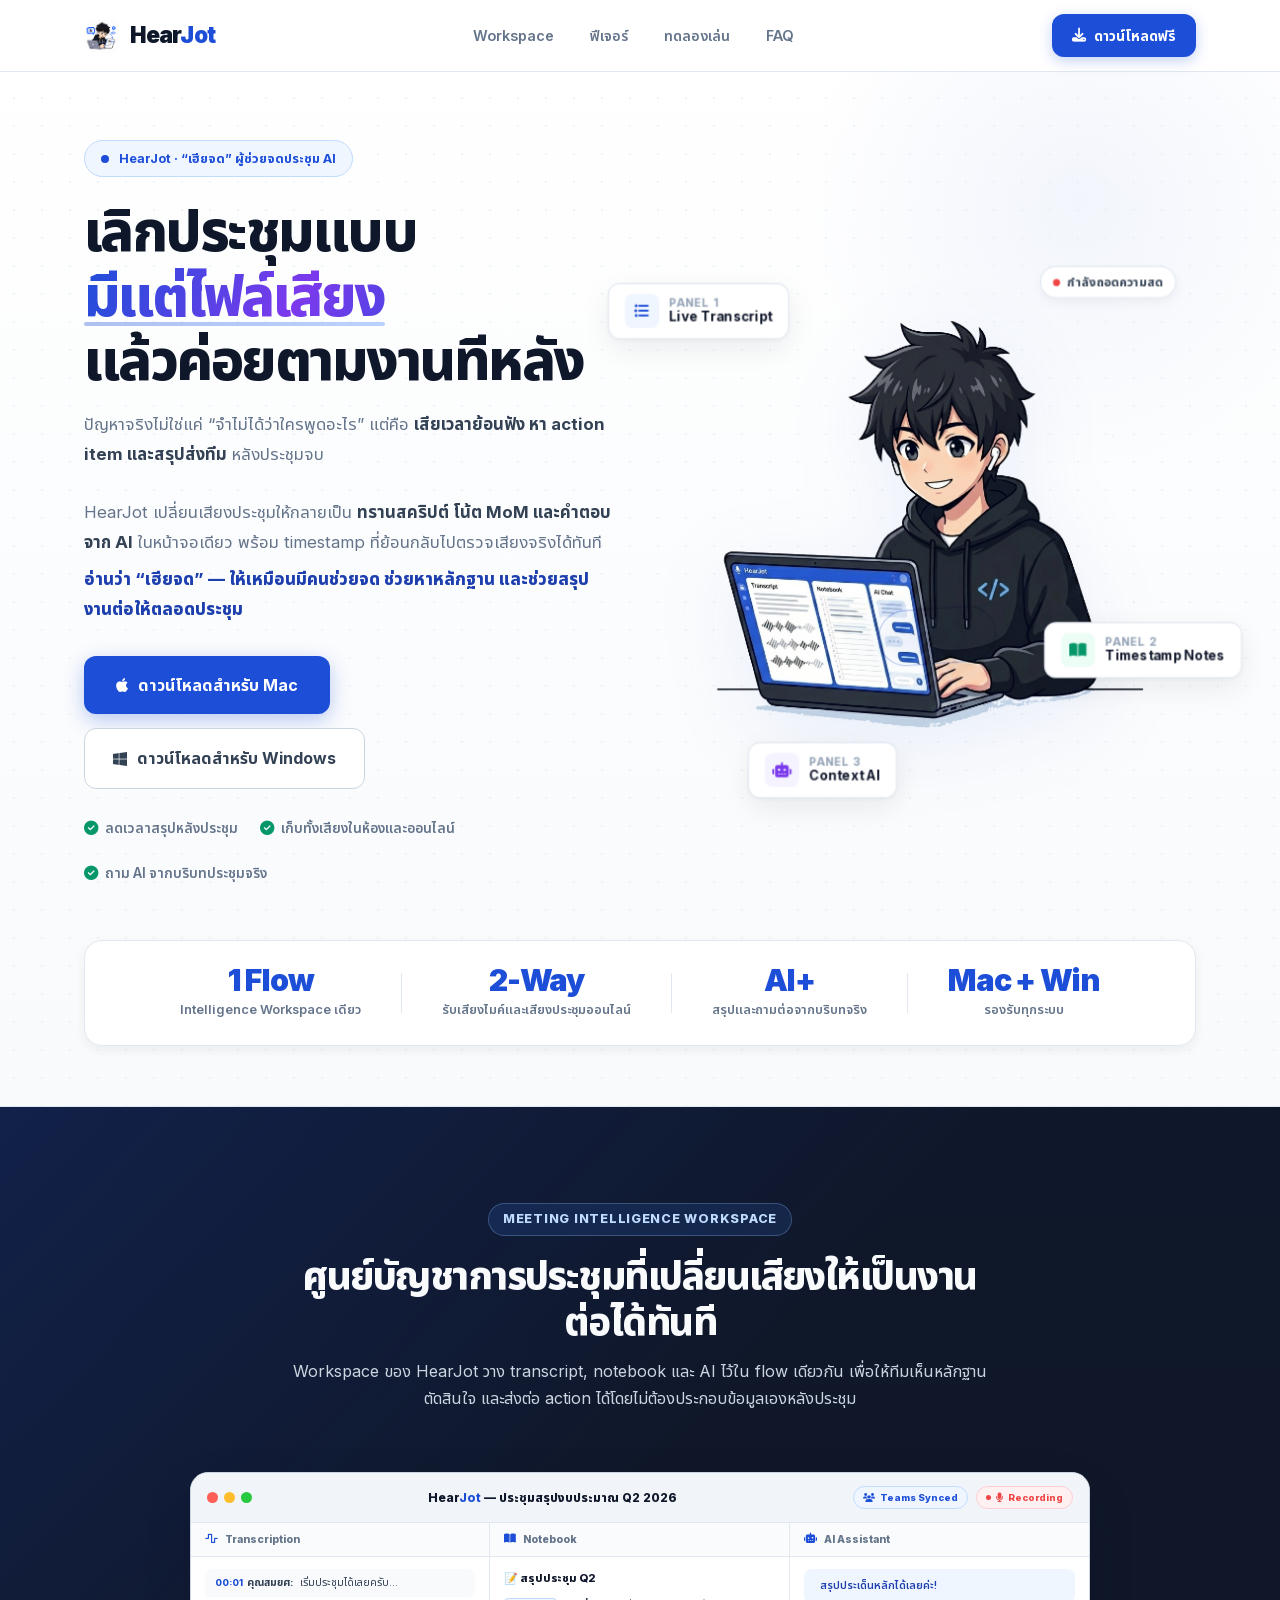
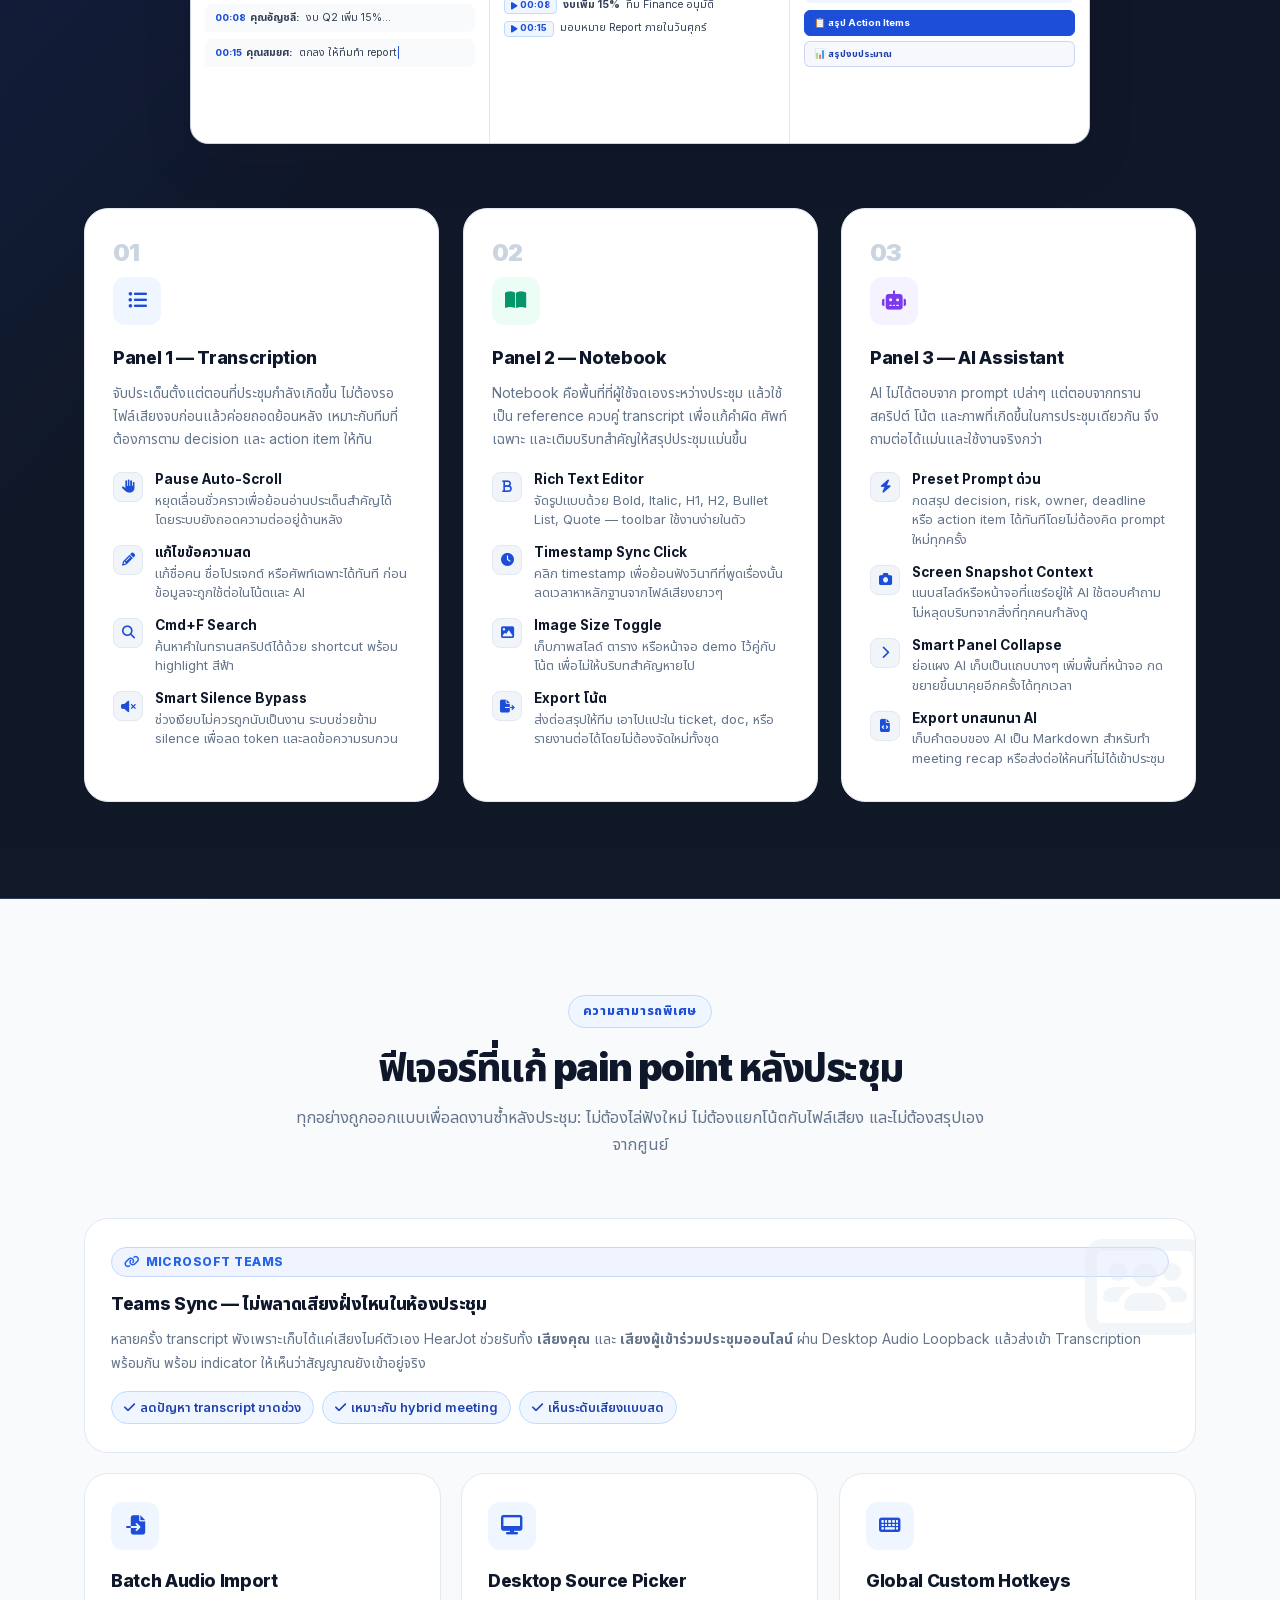
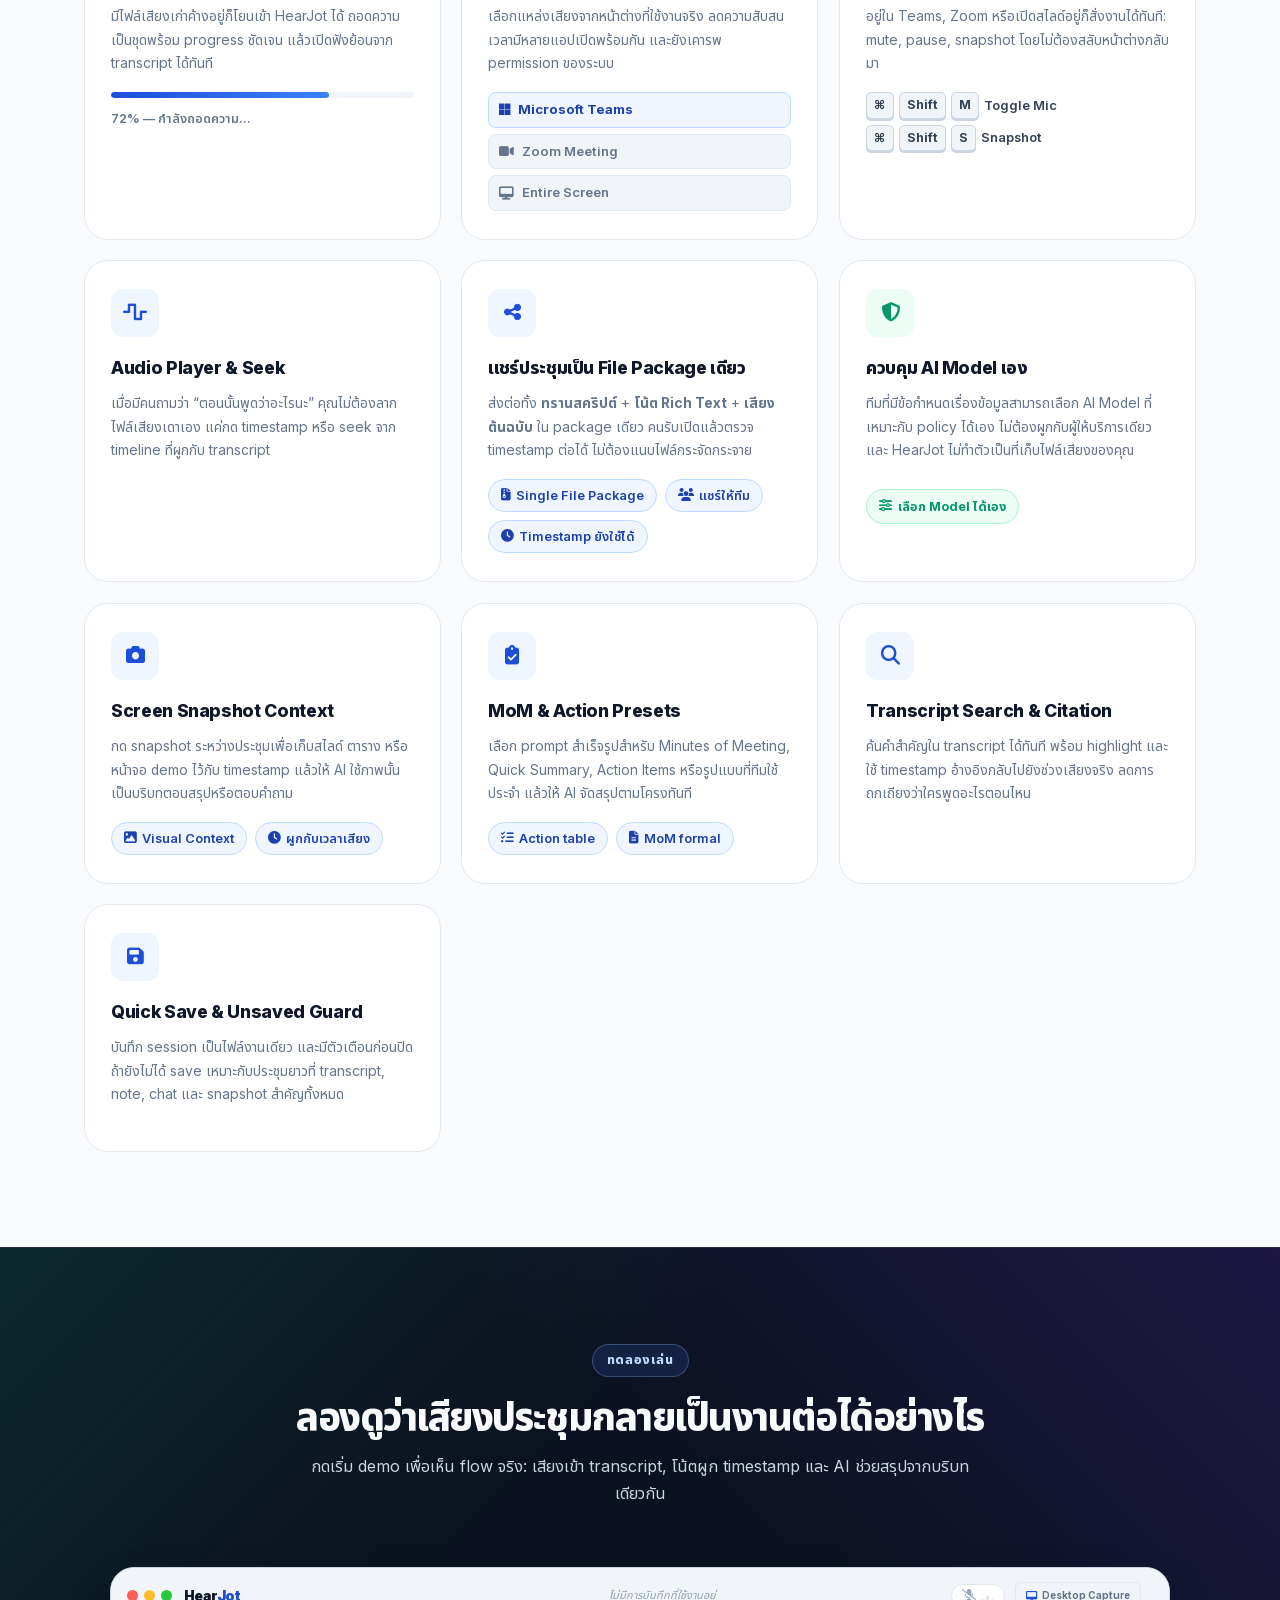
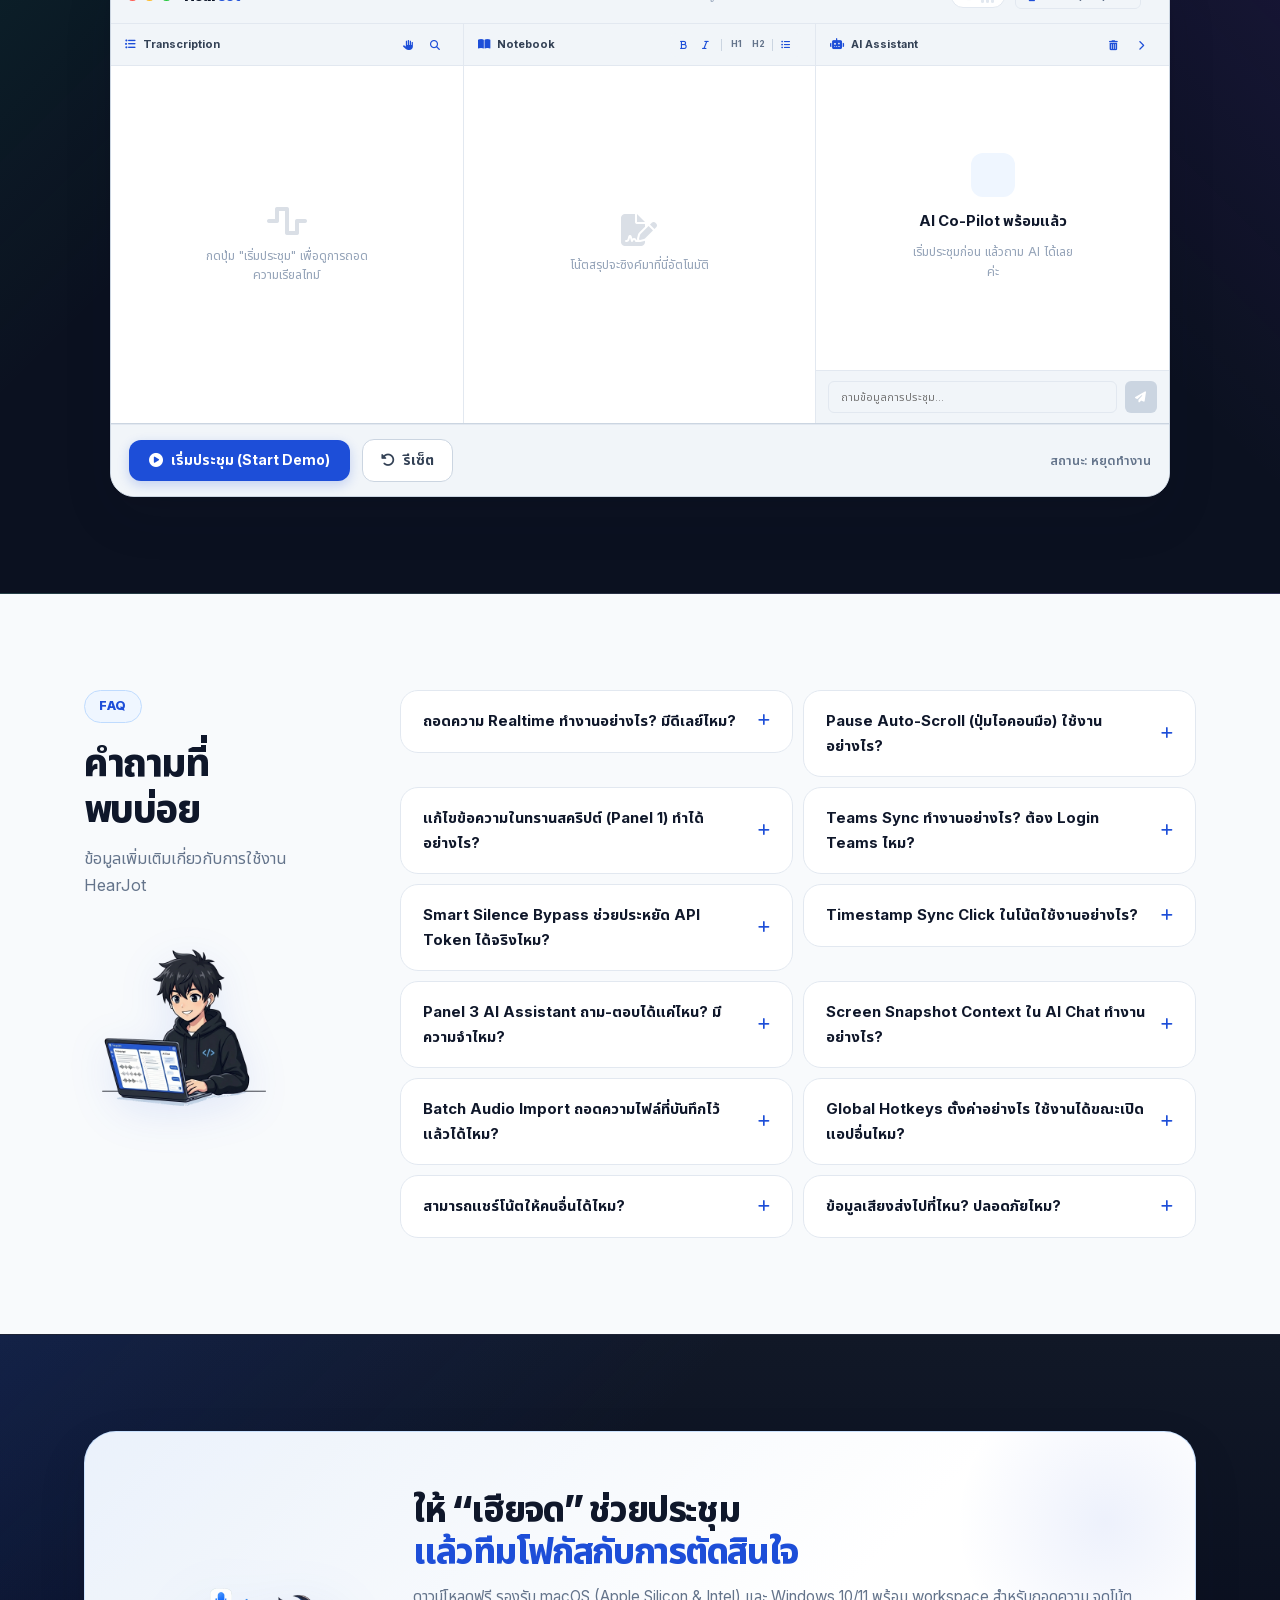
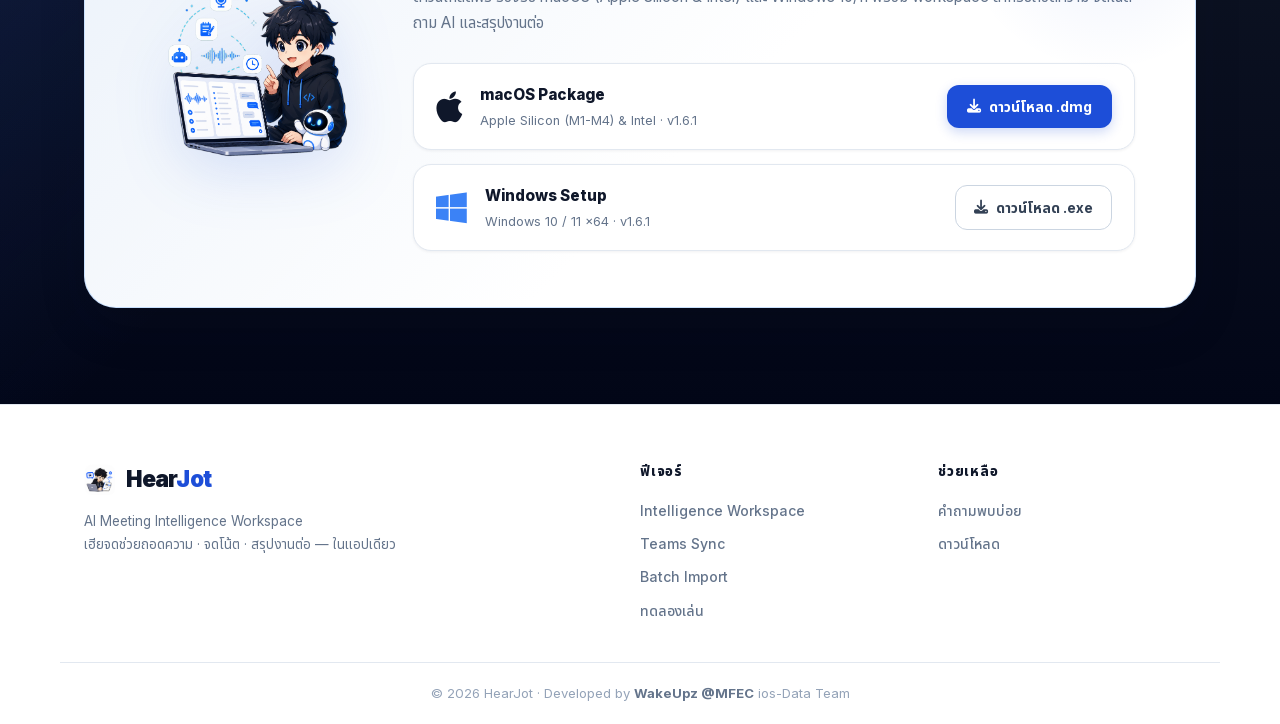
==== commit 7a1b25d7: "Use transparent download artwork" ====
--- a/index.html
+++ b/index.html
@@ -695,7 +695,7 @@
         <div class="container">
             <div class="download-box" data-animate="scale-in">
                 <div class="dl-mascot-wrap">
-                    <img src="./assets/hearjot_download_illustration.png" alt="HearJot meeting intelligence preview" class="dl-mascot">
+                    <img src="./assets/hearjot_download_illustration.transparent.png" alt="HearJot meeting intelligence preview" class="dl-mascot">
                 </div>
                 <div class="dl-content">
                     <h2>ให้ “เฮียจด” ช่วยประชุม<br><span class="blue">แล้วทีมโฟกัสกับการตัดสินใจ</span></h2>
@@ -755,7 +755,7 @@
             <p>© 2026 HearJot · Developed by <strong>WakeUpz @MFEC</strong> ios-Data Team</p>
         </div>
     </footer>
-    <script src="./assets/js/config.js?v=ec2f6cc"></script>
-    <script src="./assets/js/main.js?v=ec2f6cc"></script>
+    <script src="./assets/js/config.js?v=a5d7b11"></script>
+    <script src="./assets/js/main.js?v=a5d7b11"></script>
 </body>
 </html>
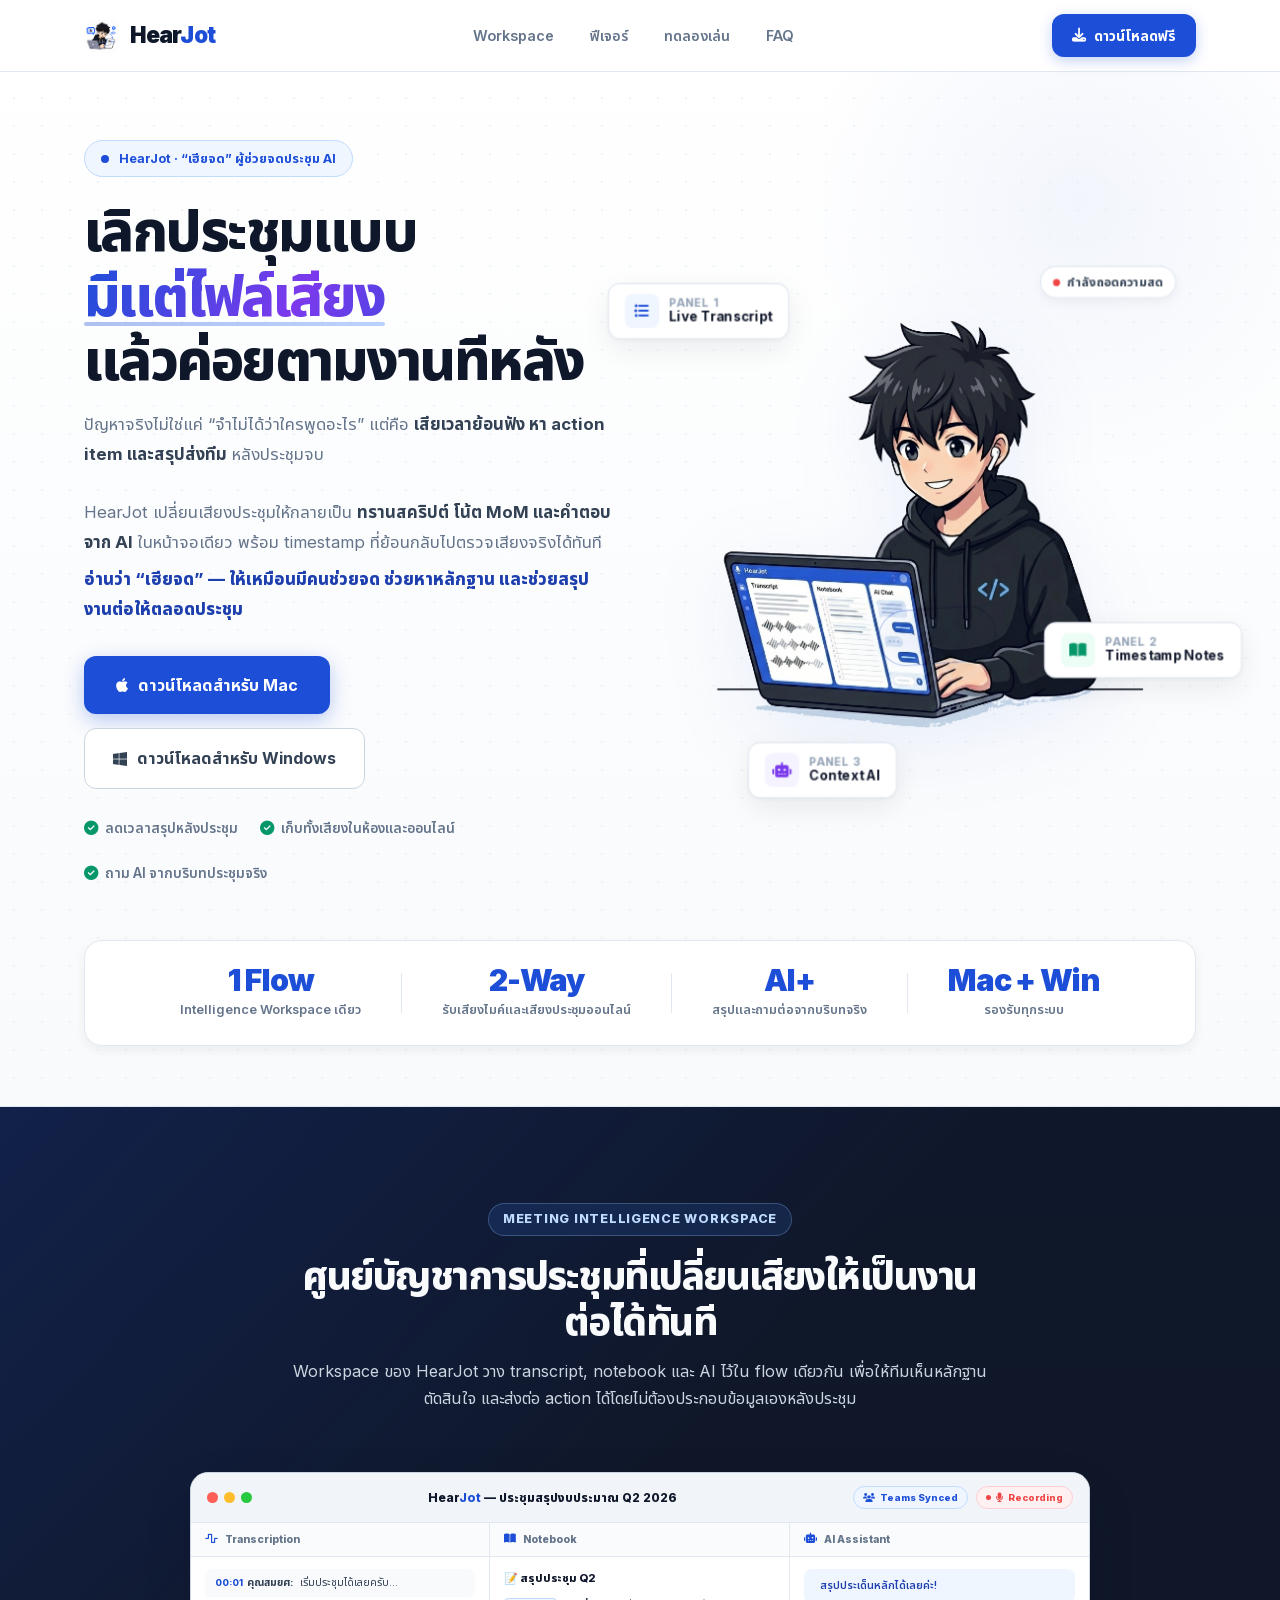
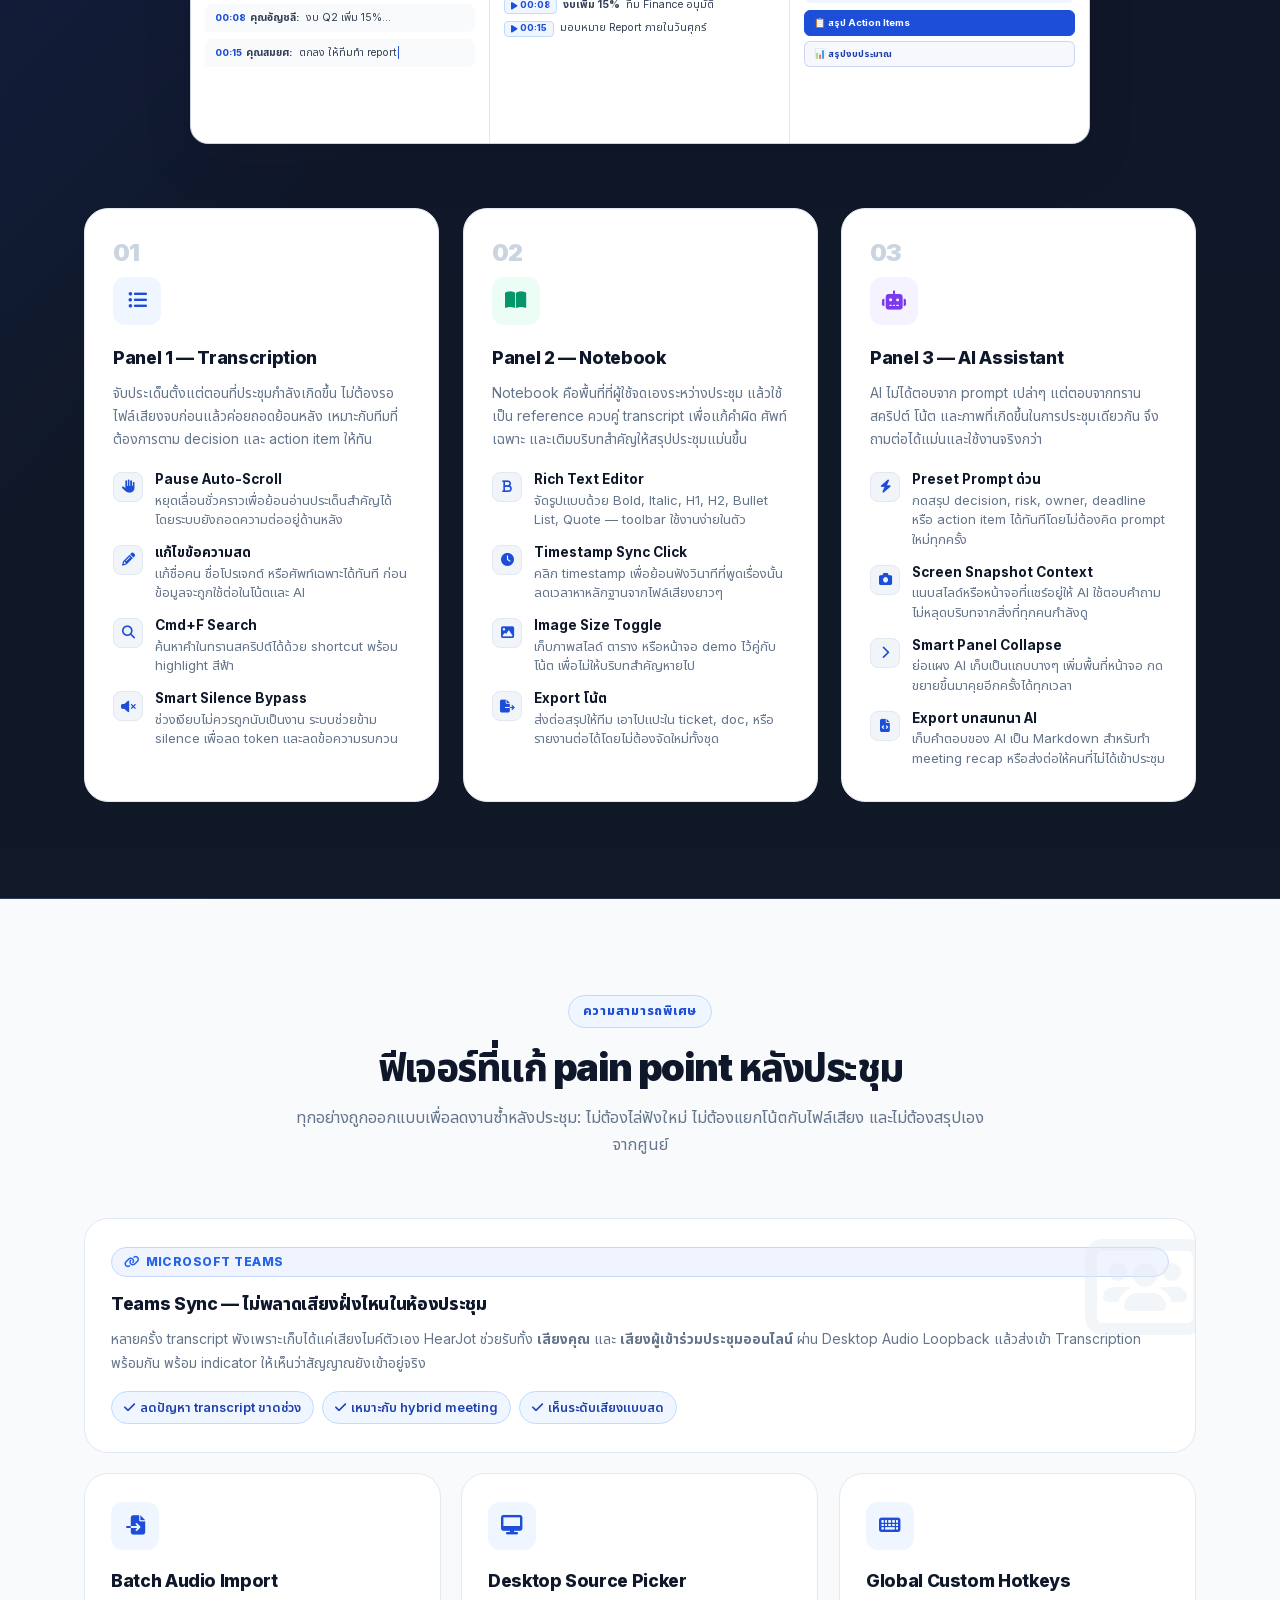
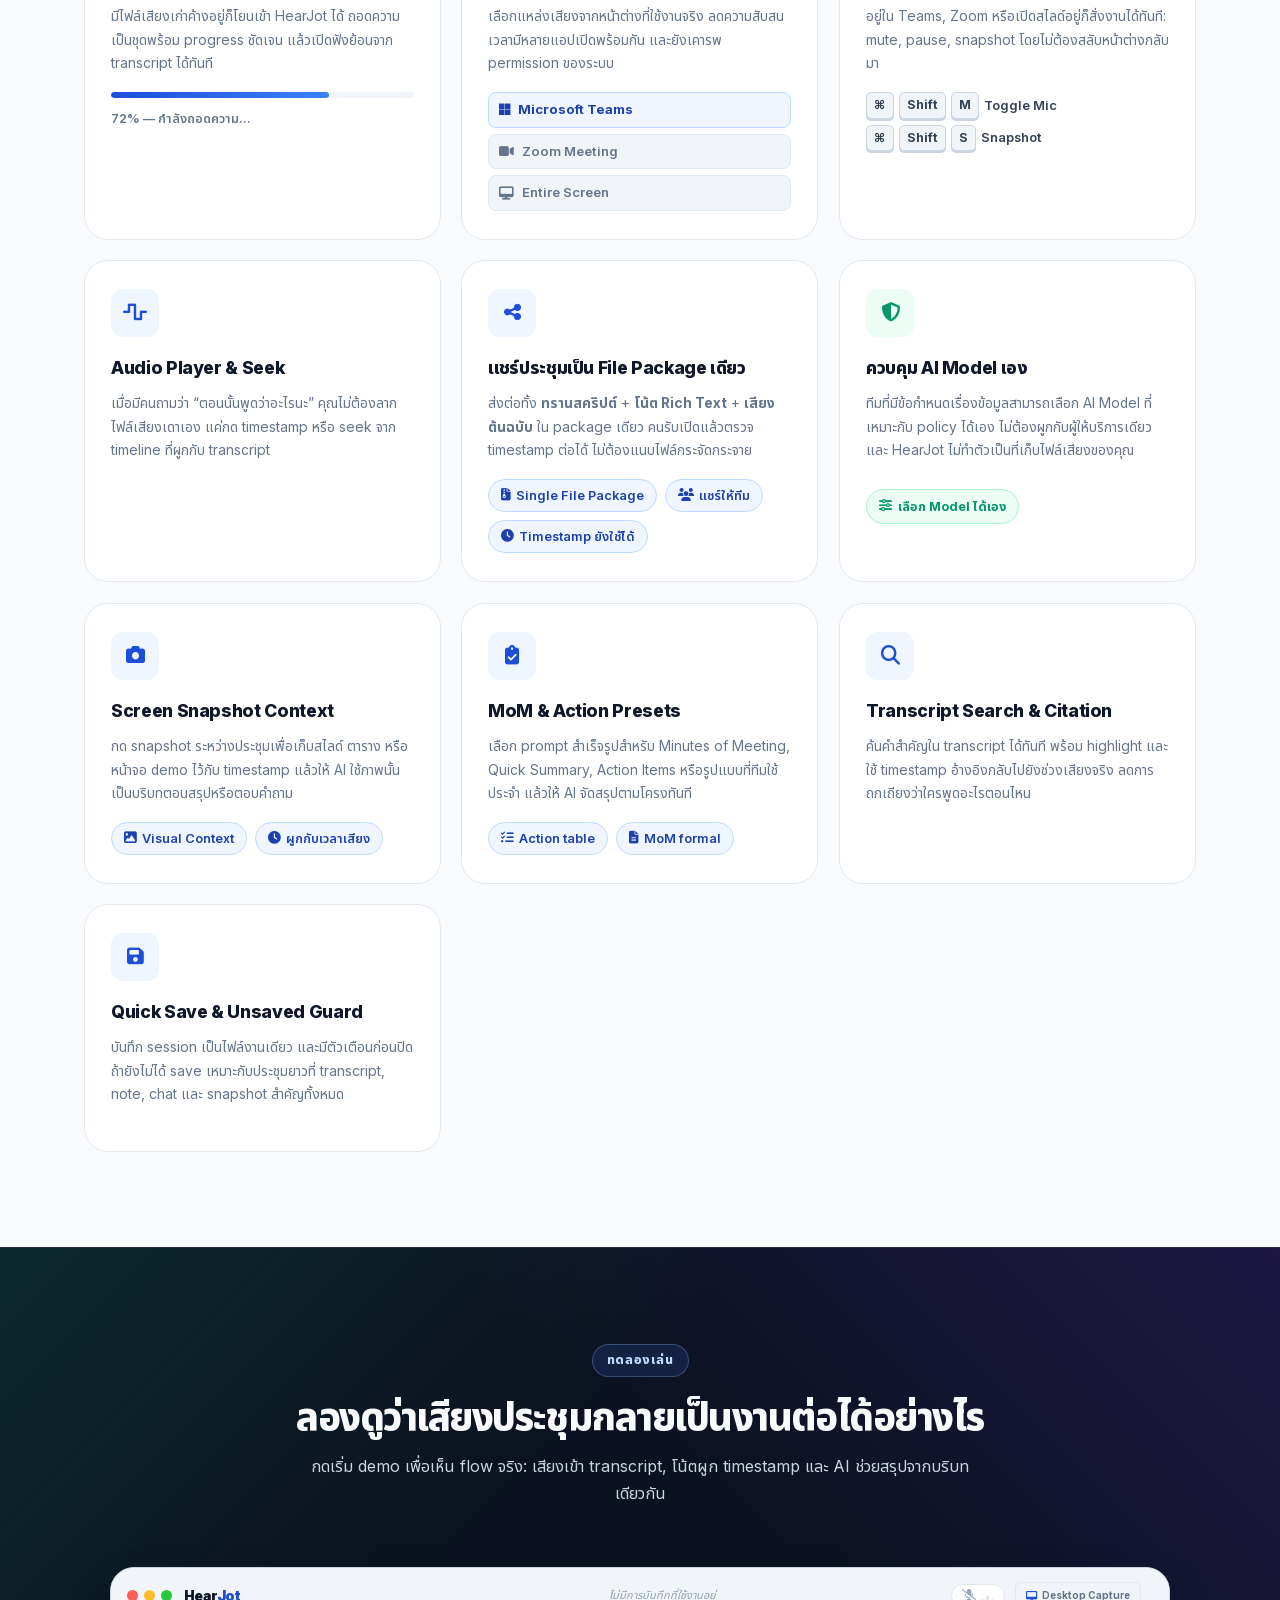
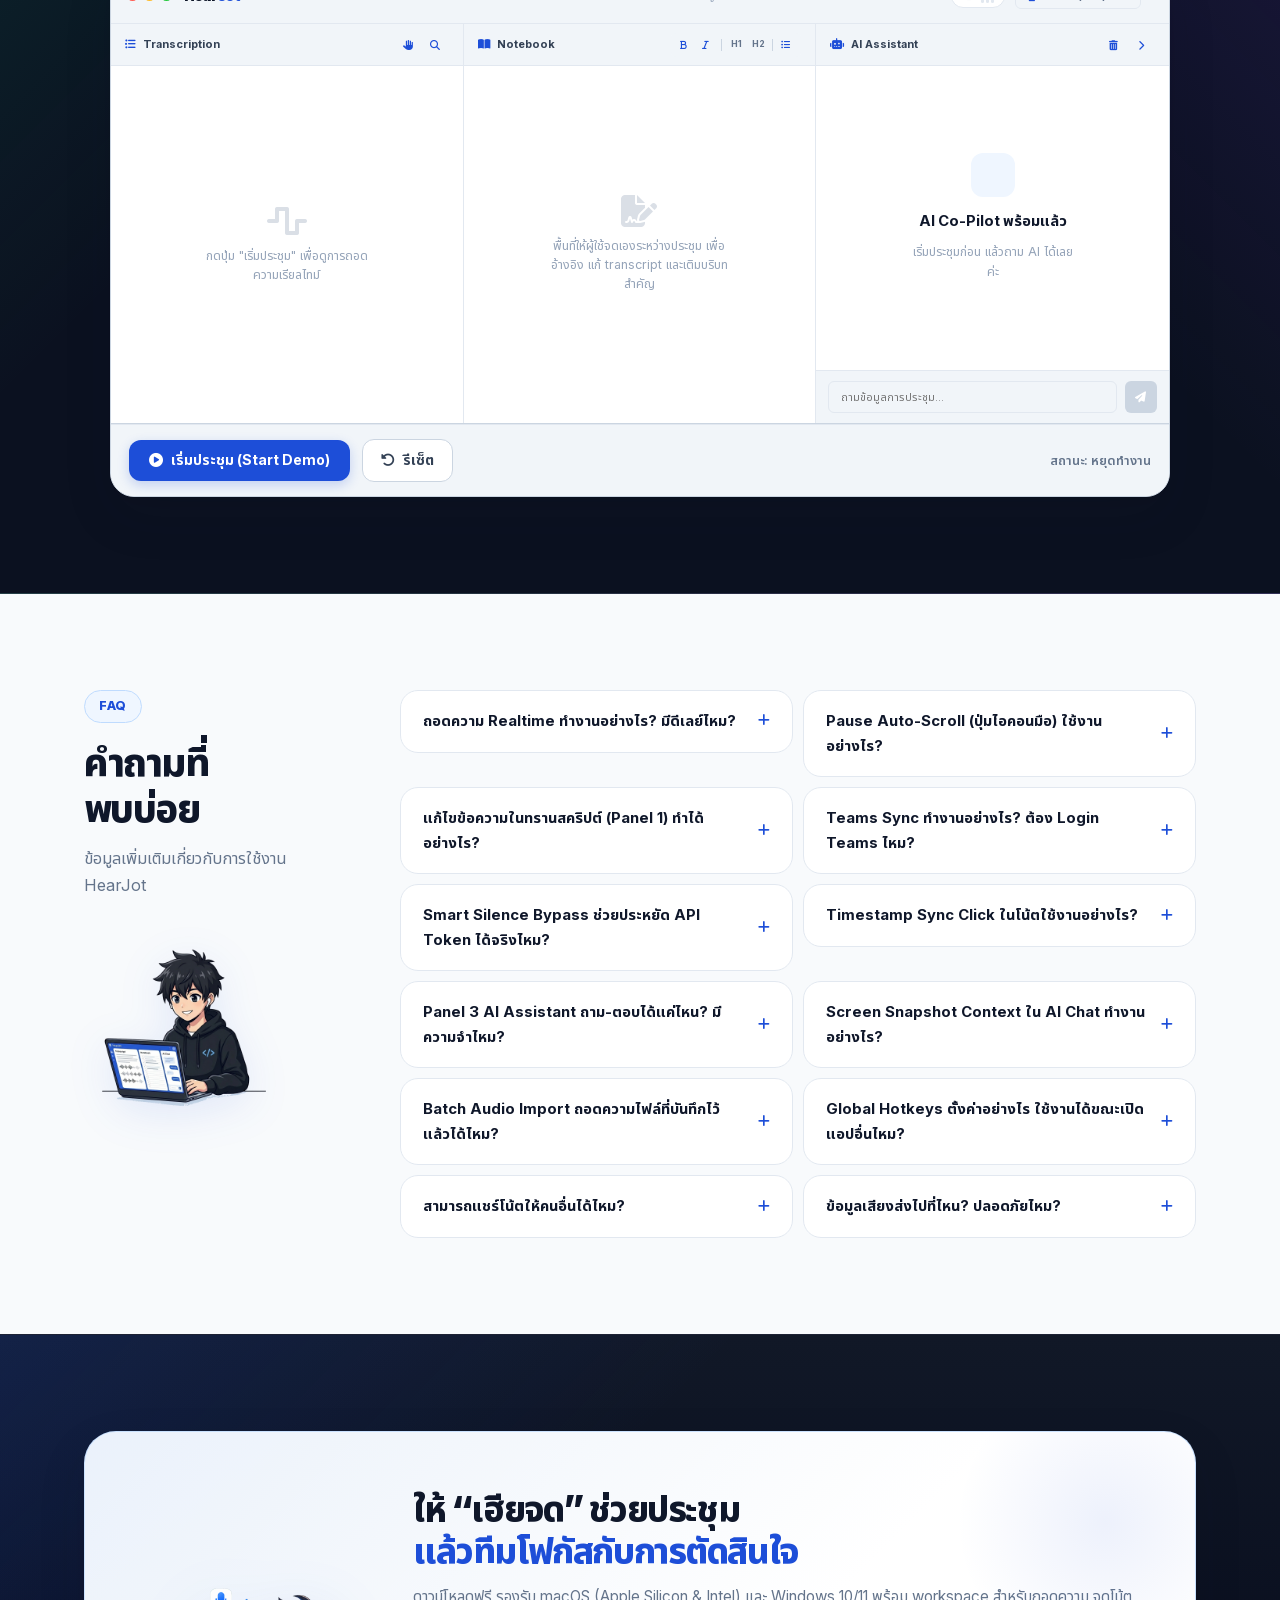
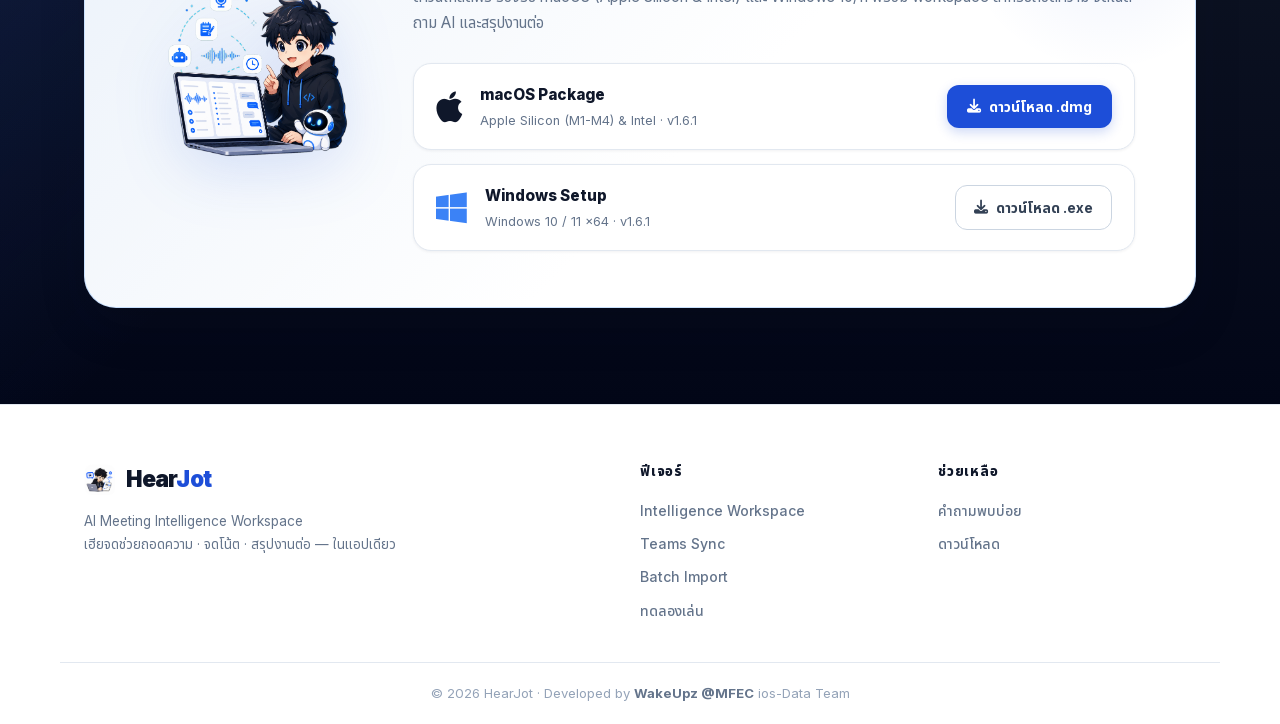
==== commit ff5a038b: "Clarify notebook is user-authored" ====
--- a/index.html
+++ b/index.html
@@ -511,7 +511,7 @@
                         <div class="aw-panel-body" id="awNotebook">
                             <div class="aw-empty" id="awNotebookEmpty">
                                 <i class="fas fa-file-signature"></i>
-                                <p>โน้ตสรุปจะซิงค์มาที่นี่อัตโนมัติ</p>
+                                <p>พื้นที่ให้ผู้ใช้จดเองระหว่างประชุม เพื่ออ้างอิง แก้ transcript และเติมบริบทสำคัญ</p>
                             </div>
                         </div>
                     </div>
@@ -755,7 +755,7 @@
             <p>© 2026 HearJot · Developed by <strong>WakeUpz @MFEC</strong> ios-Data Team</p>
         </div>
     </footer>
-    <script src="./assets/js/config.js?v=a5d7b11"></script>
-    <script src="./assets/js/main.js?v=a5d7b11"></script>
+    <script src="./assets/js/config.js?v=7a1b25d"></script>
+    <script src="./assets/js/main.js?v=7a1b25d"></script>
 </body>
 </html>
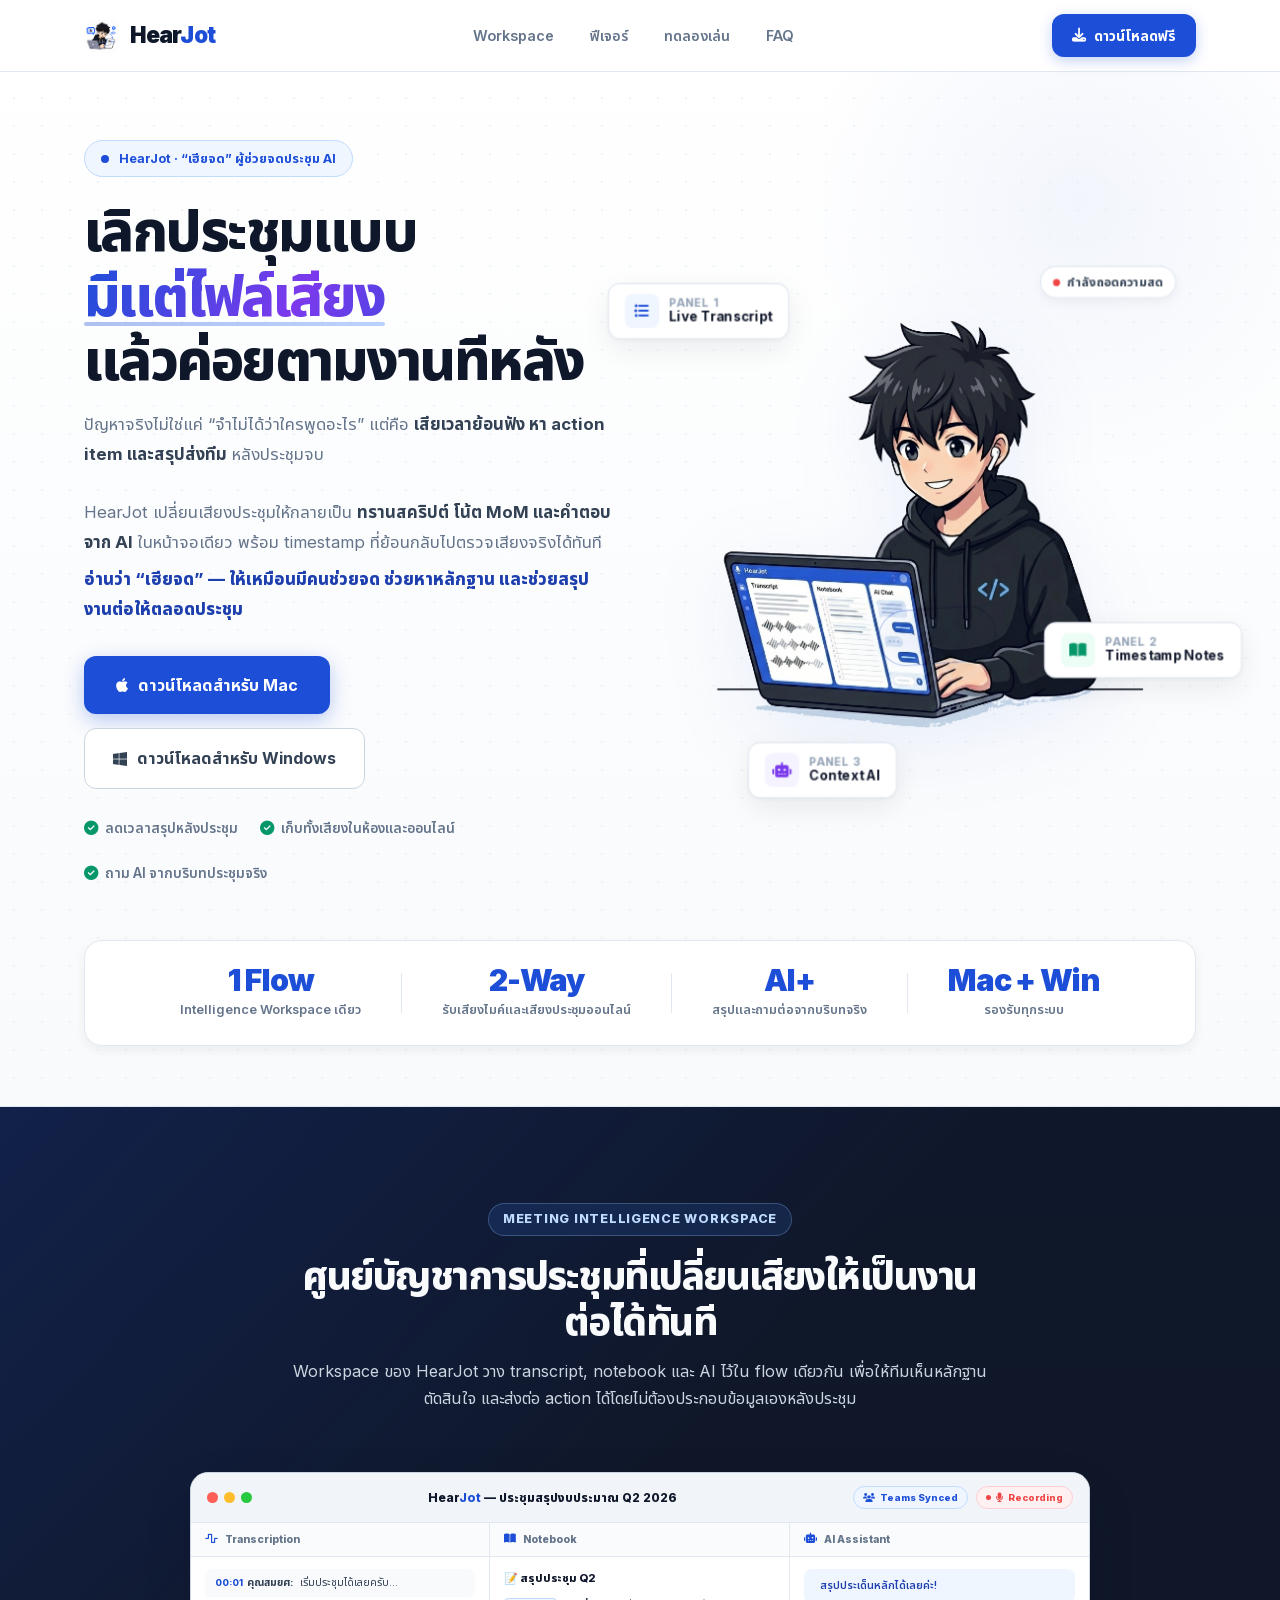
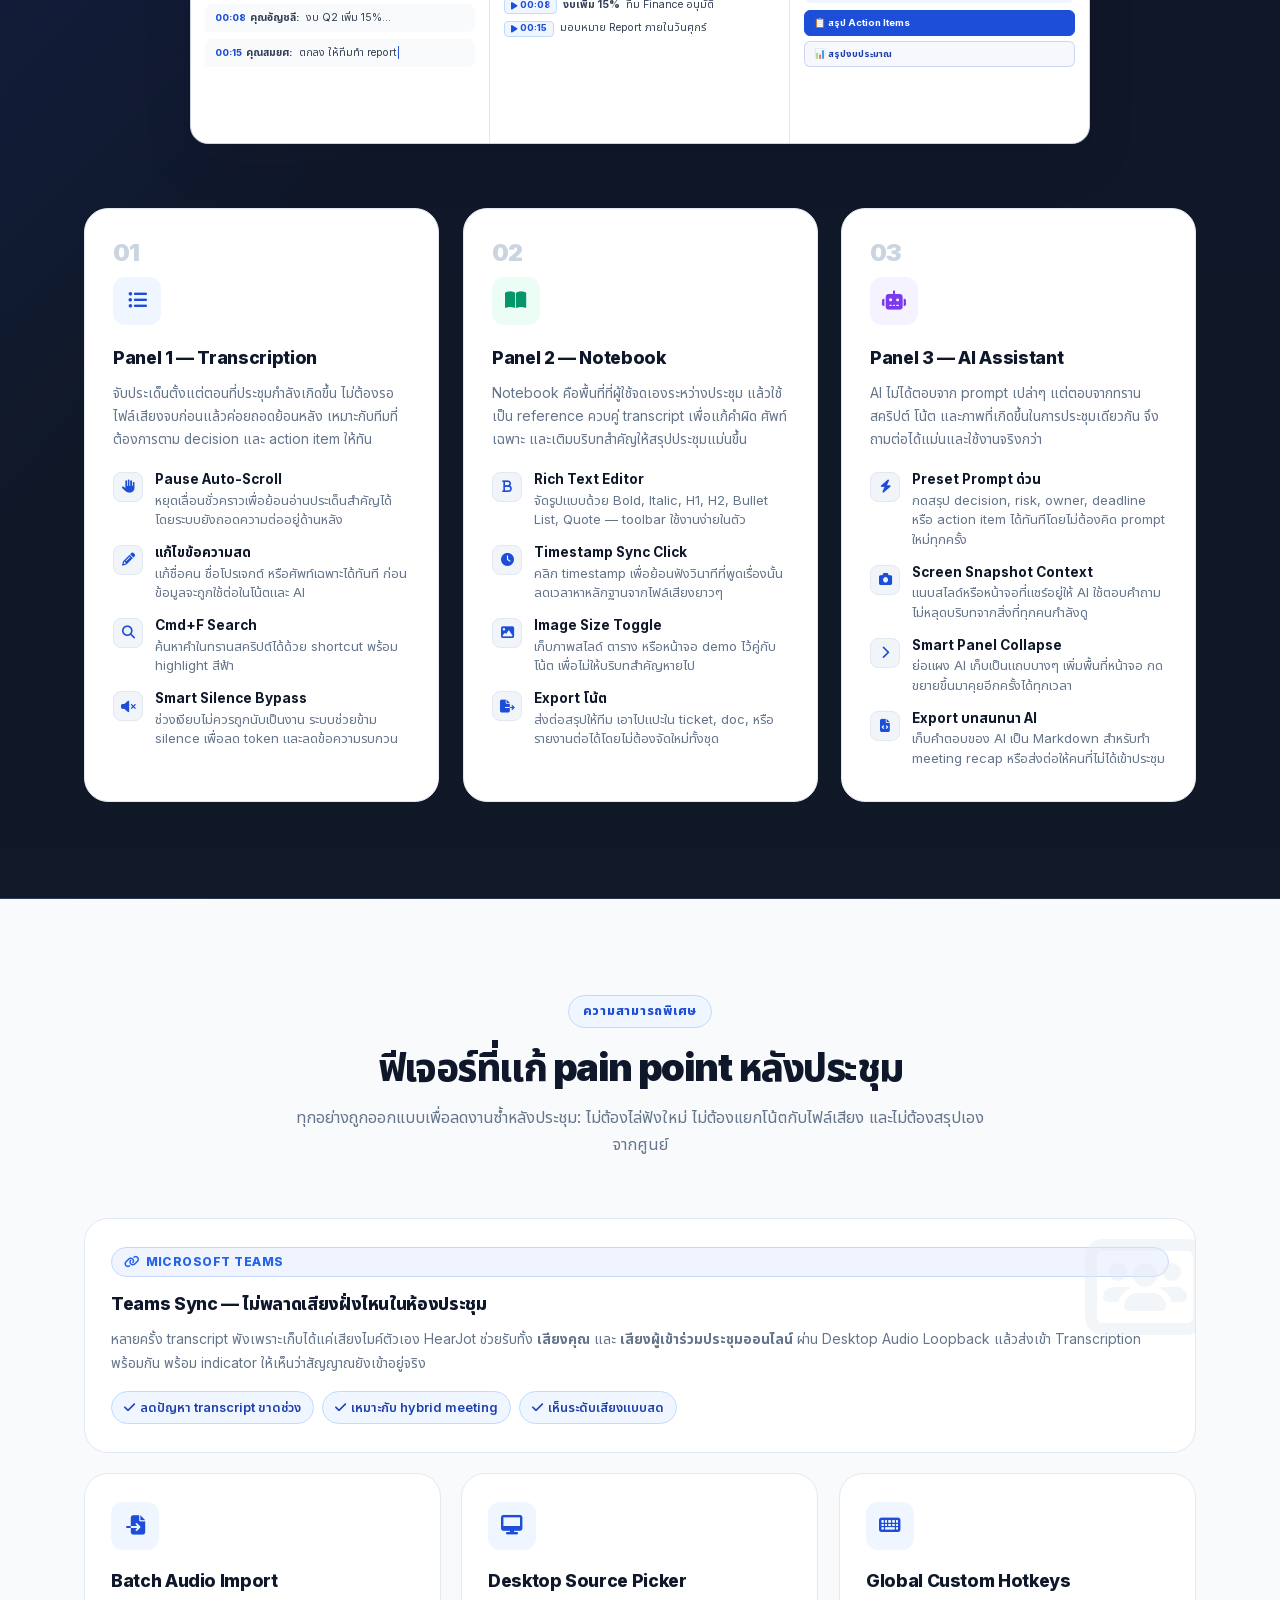
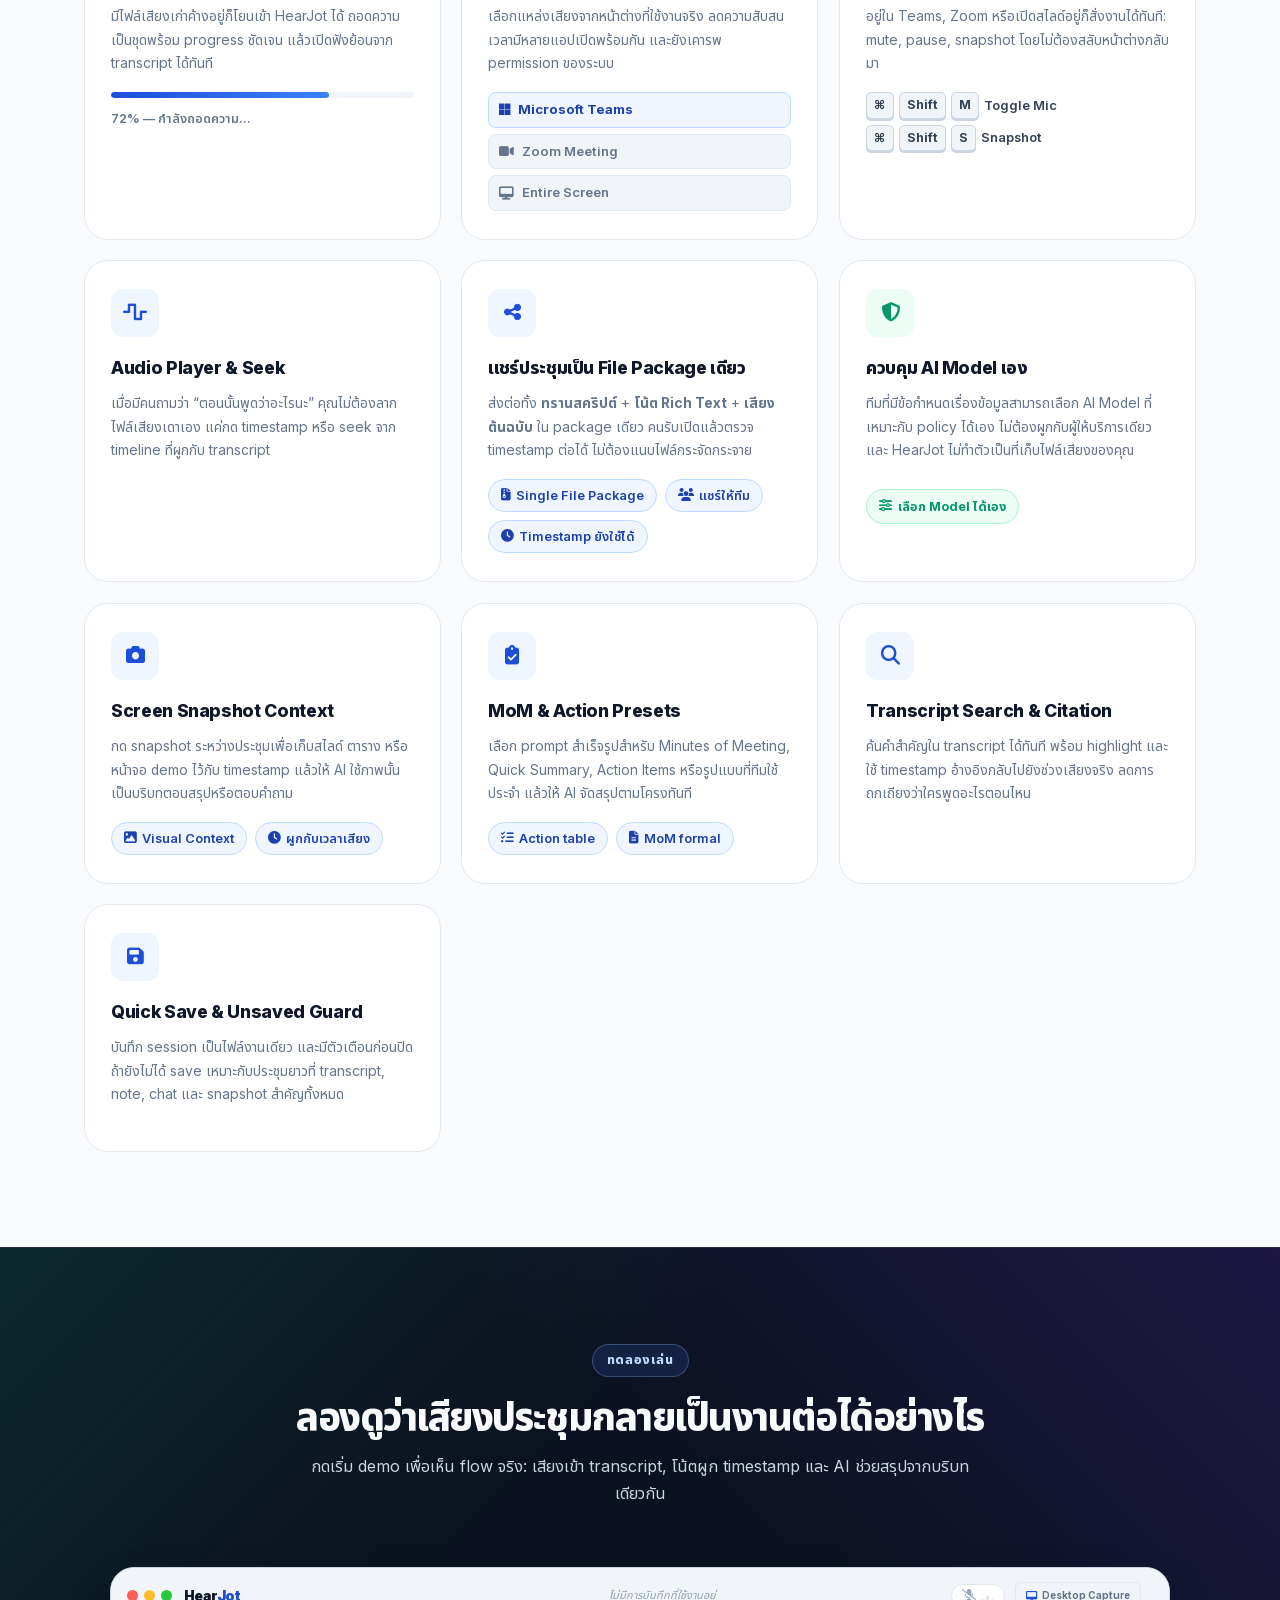
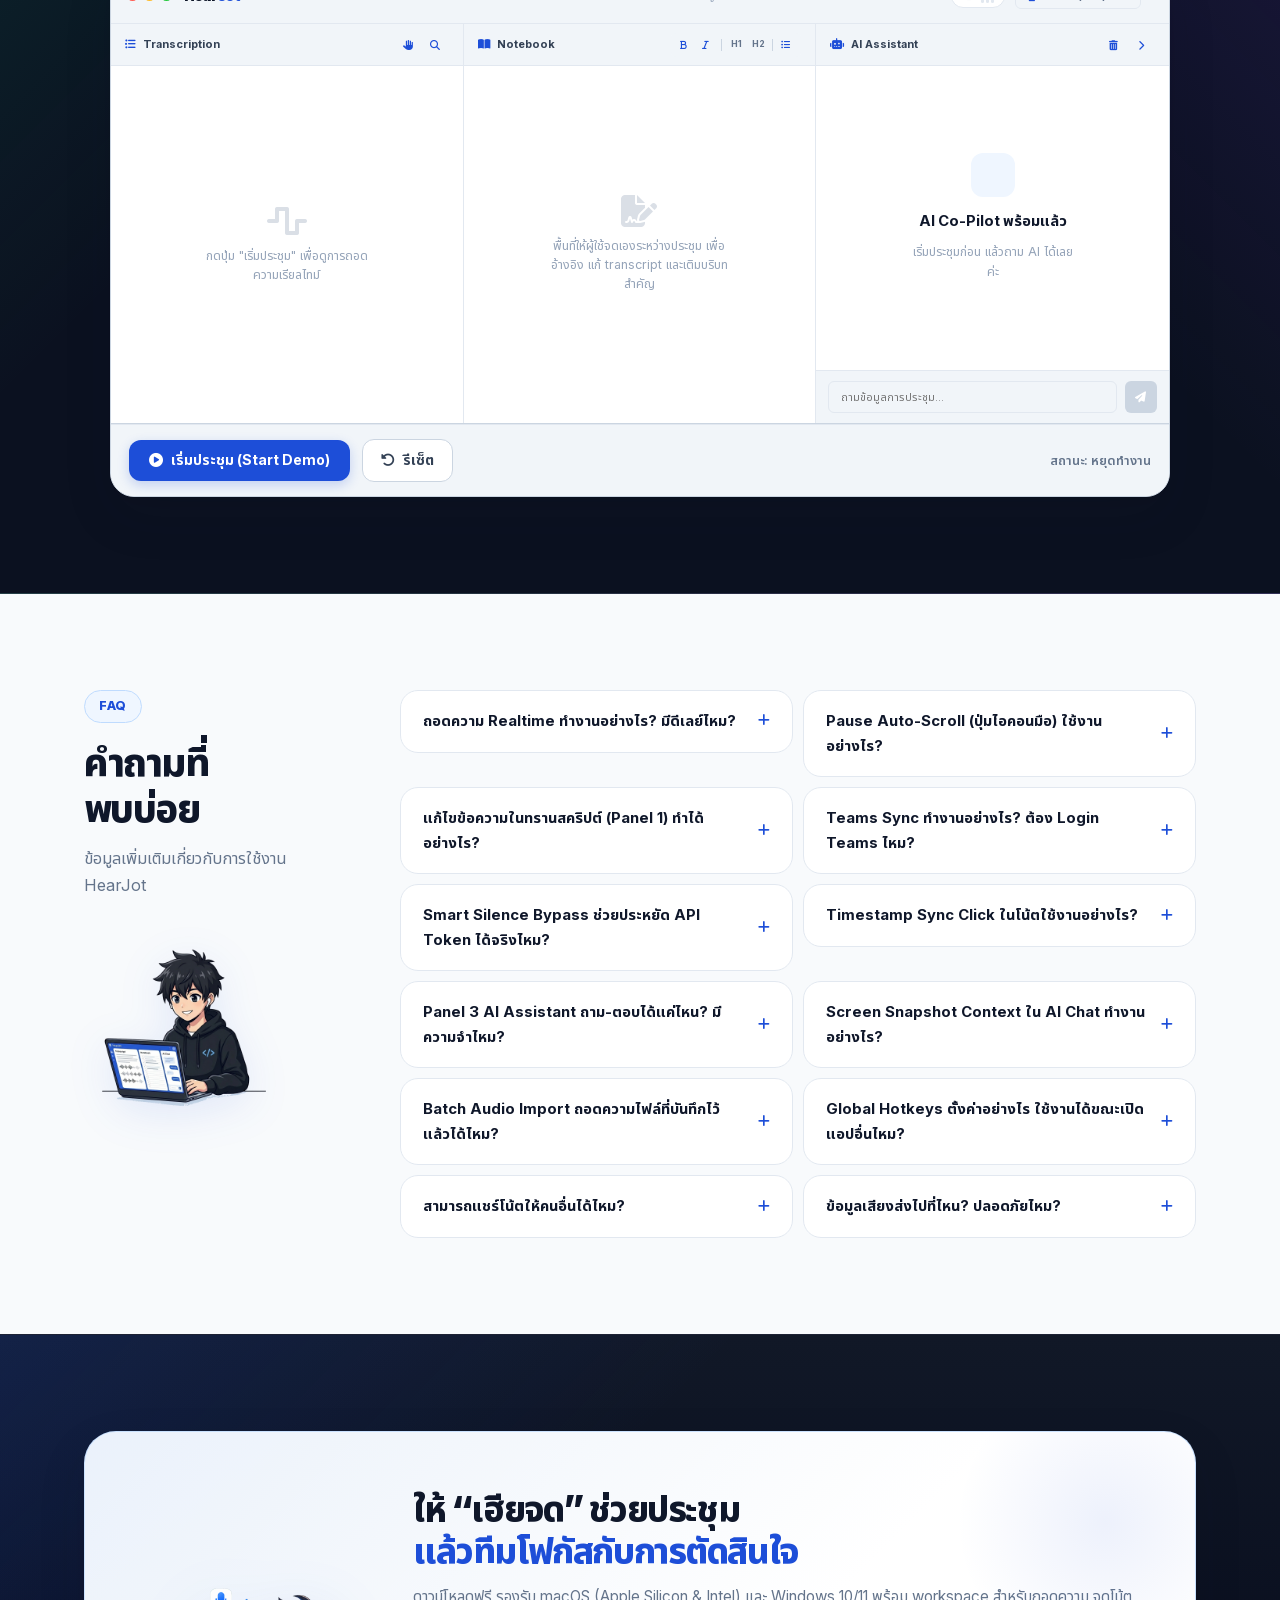
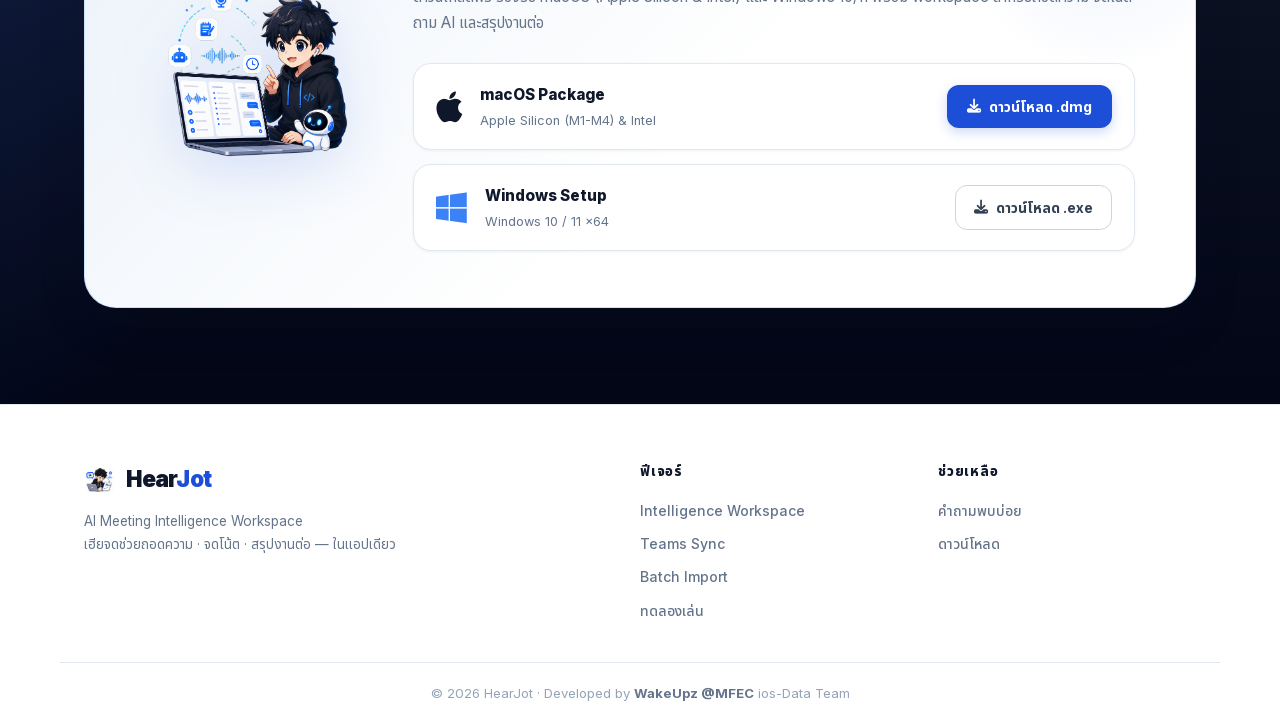
==== commit a03c032e: "Update download links and remove displayed versions" ====
--- a/index.html
+++ b/index.html
@@ -65,10 +65,10 @@
                 </p>
 
                 <div class="hero-btns">
-                    <a href="https://mfeconcloud-my.sharepoint.com/:u:/g/personal/pattaraphol_mfec_co_th/IQBsIDFECaj7SqlS2QqbGKqaAYcRcl02a8NBImE1QCivSb8?e=eaDLOt" class="btn-primary-lg dl-link" data-platform="mac" target="_blank" rel="noopener noreferrer">
+                    <a href="https://mfeconcloud-my.sharepoint.com/:f:/g/personal/pattaraphol_mfec_co_th/IgDQgADQqSKUQKP5xnR1i8mFAZpSoNTig5h0gzT2AD9Vs1s" class="btn-primary-lg dl-link" data-platform="mac" target="_blank" rel="noopener noreferrer">
                         <i class="fab fa-apple"></i> ดาวน์โหลดสำหรับ Mac
                     </a>
-                    <a href="https://mfeconcloud-my.sharepoint.com/:u:/g/personal/pattaraphol_mfec_co_th/IQDfhtNh5DTmTazQTfmgp4m2AdzU2iyCAu1CatCaR_Kp2BQ?e=SFGBe9" class="btn-outline-lg dl-link" data-platform="win" target="_blank" rel="noopener noreferrer">
+                    <a href="https://mfeconcloud-my.sharepoint.com/:f:/g/personal/pattaraphol_mfec_co_th/IgDQgADQqSKUQKP5xnR1i8mFAZpSoNTig5h0gzT2AD9Vs1s" class="btn-outline-lg dl-link" data-platform="win" target="_blank" rel="noopener noreferrer">
                         <i class="fab fa-windows"></i> ดาวน์โหลดสำหรับ Windows
                     </a>
                 </div>
@@ -706,9 +706,9 @@
                             <i class="fab fa-apple dl-os-icon"></i>
                             <div class="dl-info">
                                 <h4>macOS Package</h4>
-                                <p>Apple Silicon (M1-M4) & Intel · v1.6.1</p>
-                            </div>
-                            <a href="https://mfeconcloud-my.sharepoint.com/:u:/g/personal/pattaraphol_mfec_co_th/IQBsIDFECaj7SqlS2QqbGKqaAYcRcl02a8NBImE1QCivSb8?e=eaDLOt" class="btn-primary-sm" target="_blank" rel="noopener noreferrer">
+                                <p>Apple Silicon (M1-M4) & Intel</p>
+                            </div>
+                            <a href="https://mfeconcloud-my.sharepoint.com/:f:/g/personal/pattaraphol_mfec_co_th/IgDQgADQqSKUQKP5xnR1i8mFAZpSoNTig5h0gzT2AD9Vs1s" class="btn-primary-sm dl-link" data-platform="mac" target="_blank" rel="noopener noreferrer">
                                 <i class="fas fa-download"></i> ดาวน์โหลด .dmg
                             </a>
                         </div>
@@ -716,9 +716,9 @@
                             <i class="fab fa-windows dl-os-icon win"></i>
                             <div class="dl-info">
                                 <h4>Windows Setup</h4>
-                                <p>Windows 10 / 11 x64 · v1.6.1</p>
-                            </div>
-                            <a href="https://mfeconcloud-my.sharepoint.com/:u:/g/personal/pattaraphol_mfec_co_th/IQDfhtNh5DTmTazQTfmgp4m2AdzU2iyCAu1CatCaR_Kp2BQ?e=SFGBe9" class="btn-outline-sm" target="_blank" rel="noopener noreferrer">
+                                <p>Windows 10 / 11 x64</p>
+                            </div>
+                            <a href="https://mfeconcloud-my.sharepoint.com/:f:/g/personal/pattaraphol_mfec_co_th/IgDQgADQqSKUQKP5xnR1i8mFAZpSoNTig5h0gzT2AD9Vs1s" class="btn-outline-sm dl-link" data-platform="win" target="_blank" rel="noopener noreferrer">
                                 <i class="fas fa-download"></i> ดาวน์โหลด .exe
                             </a>
                         </div>
@@ -755,7 +755,7 @@
             <p>© 2026 HearJot · Developed by <strong>WakeUpz @MFEC</strong> ios-Data Team</p>
         </div>
     </footer>
-    <script src="./assets/js/config.js?v=7a1b25d"></script>
-    <script src="./assets/js/main.js?v=7a1b25d"></script>
+    <script src="./assets/js/config.js?v=download-link-update"></script>
+    <script src="./assets/js/main.js?v=download-link-update"></script>
 </body>
 </html>
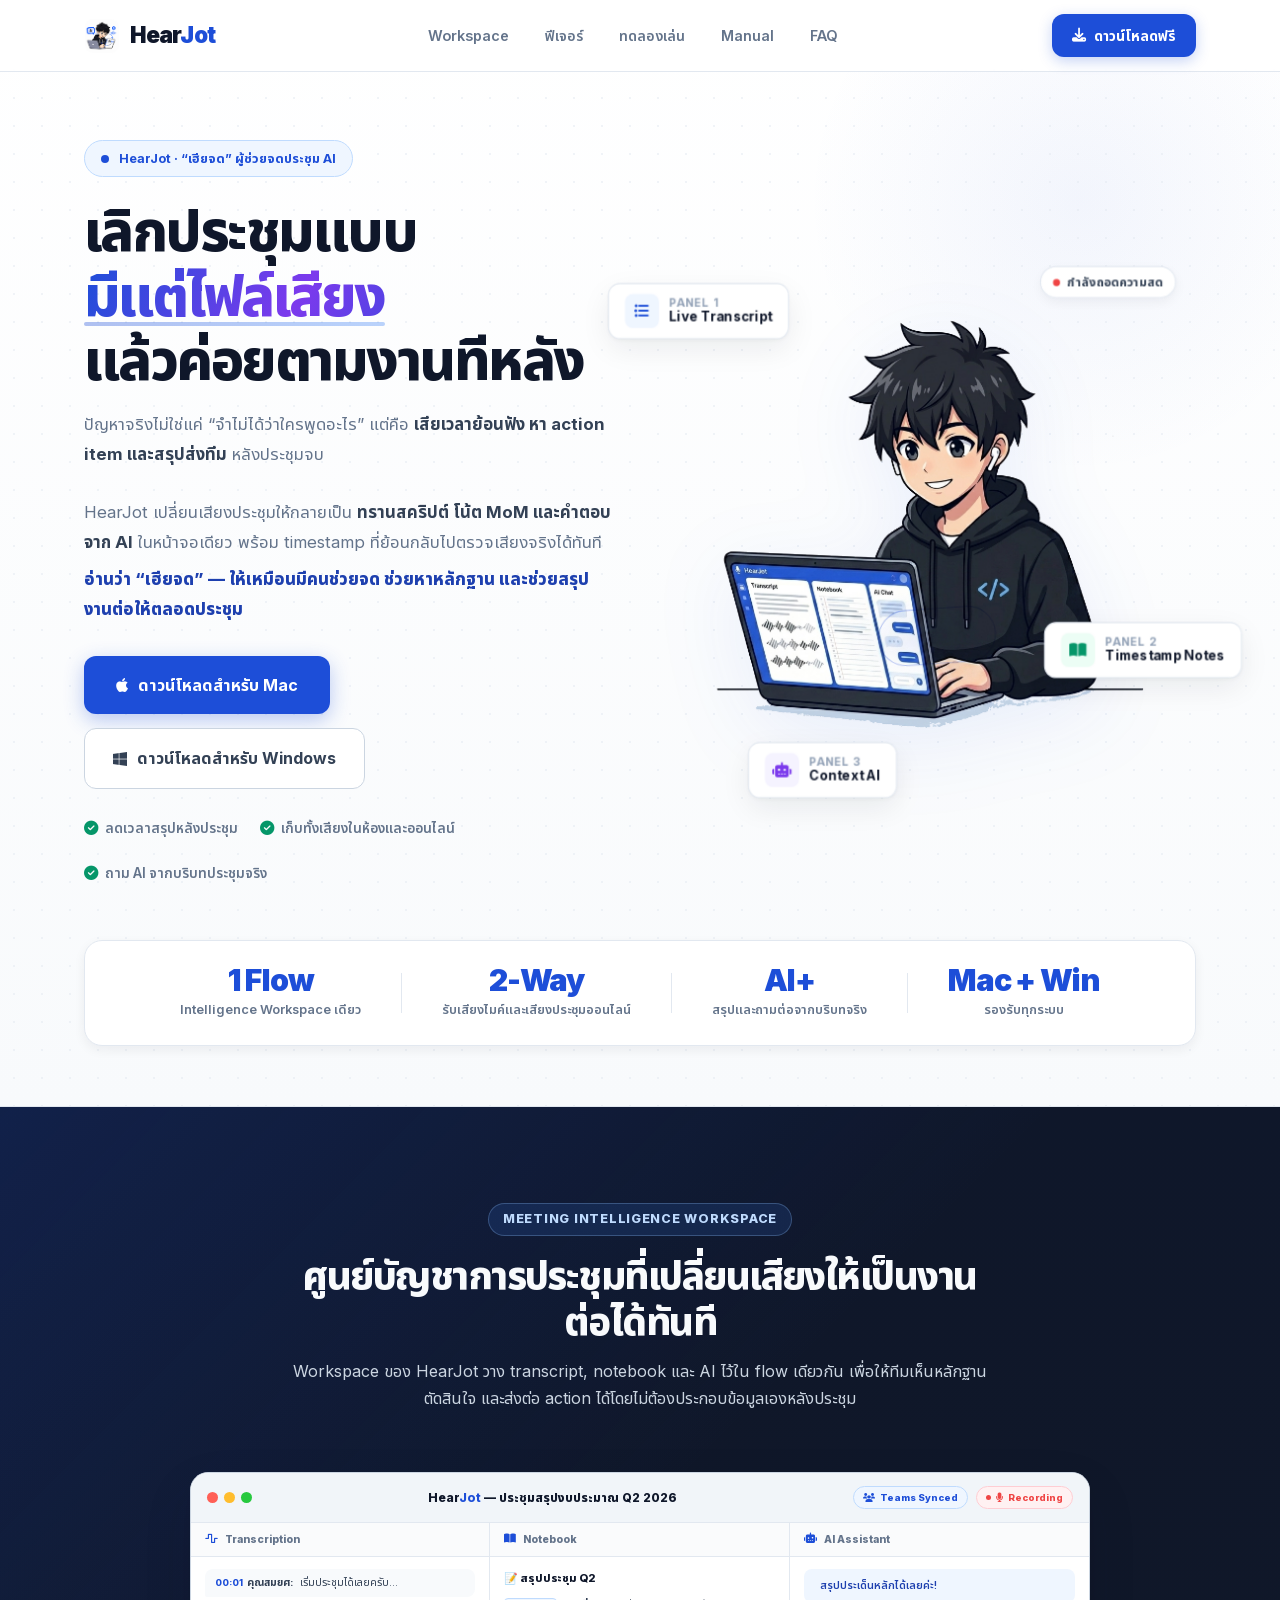
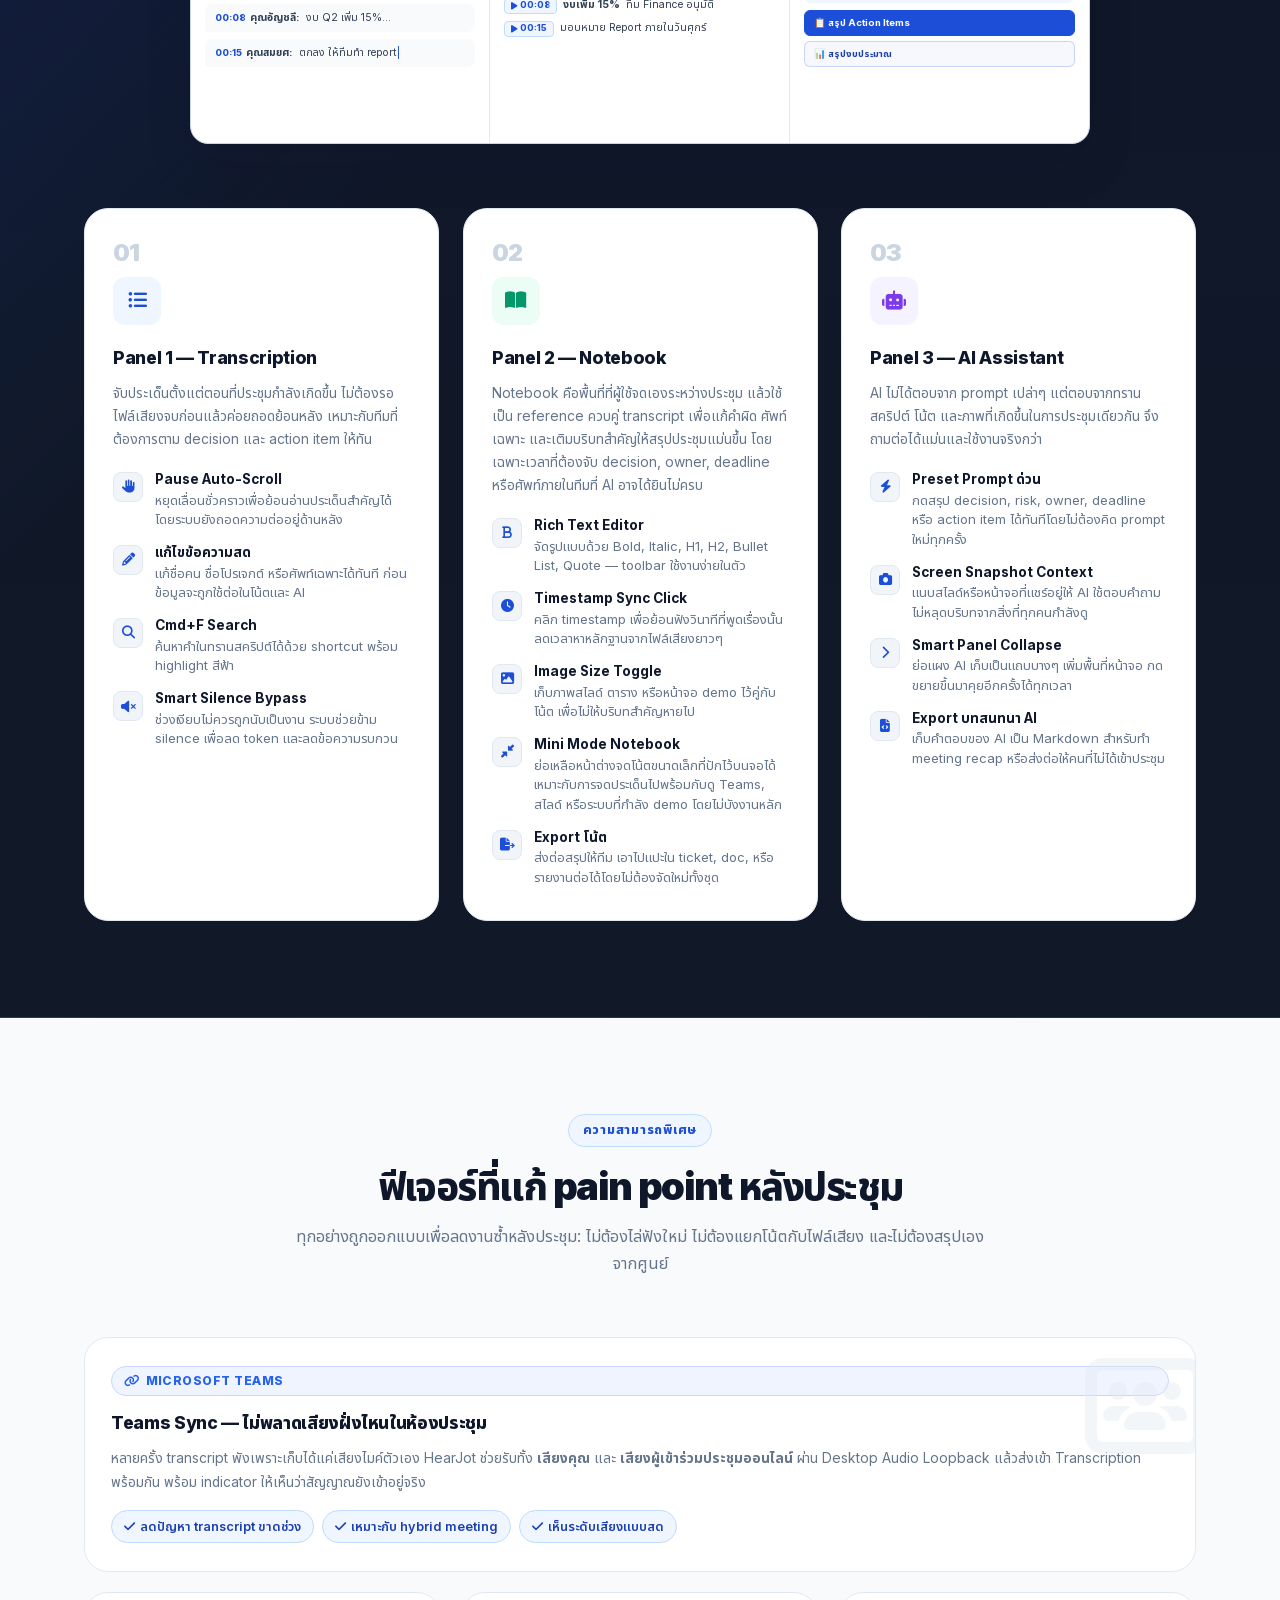
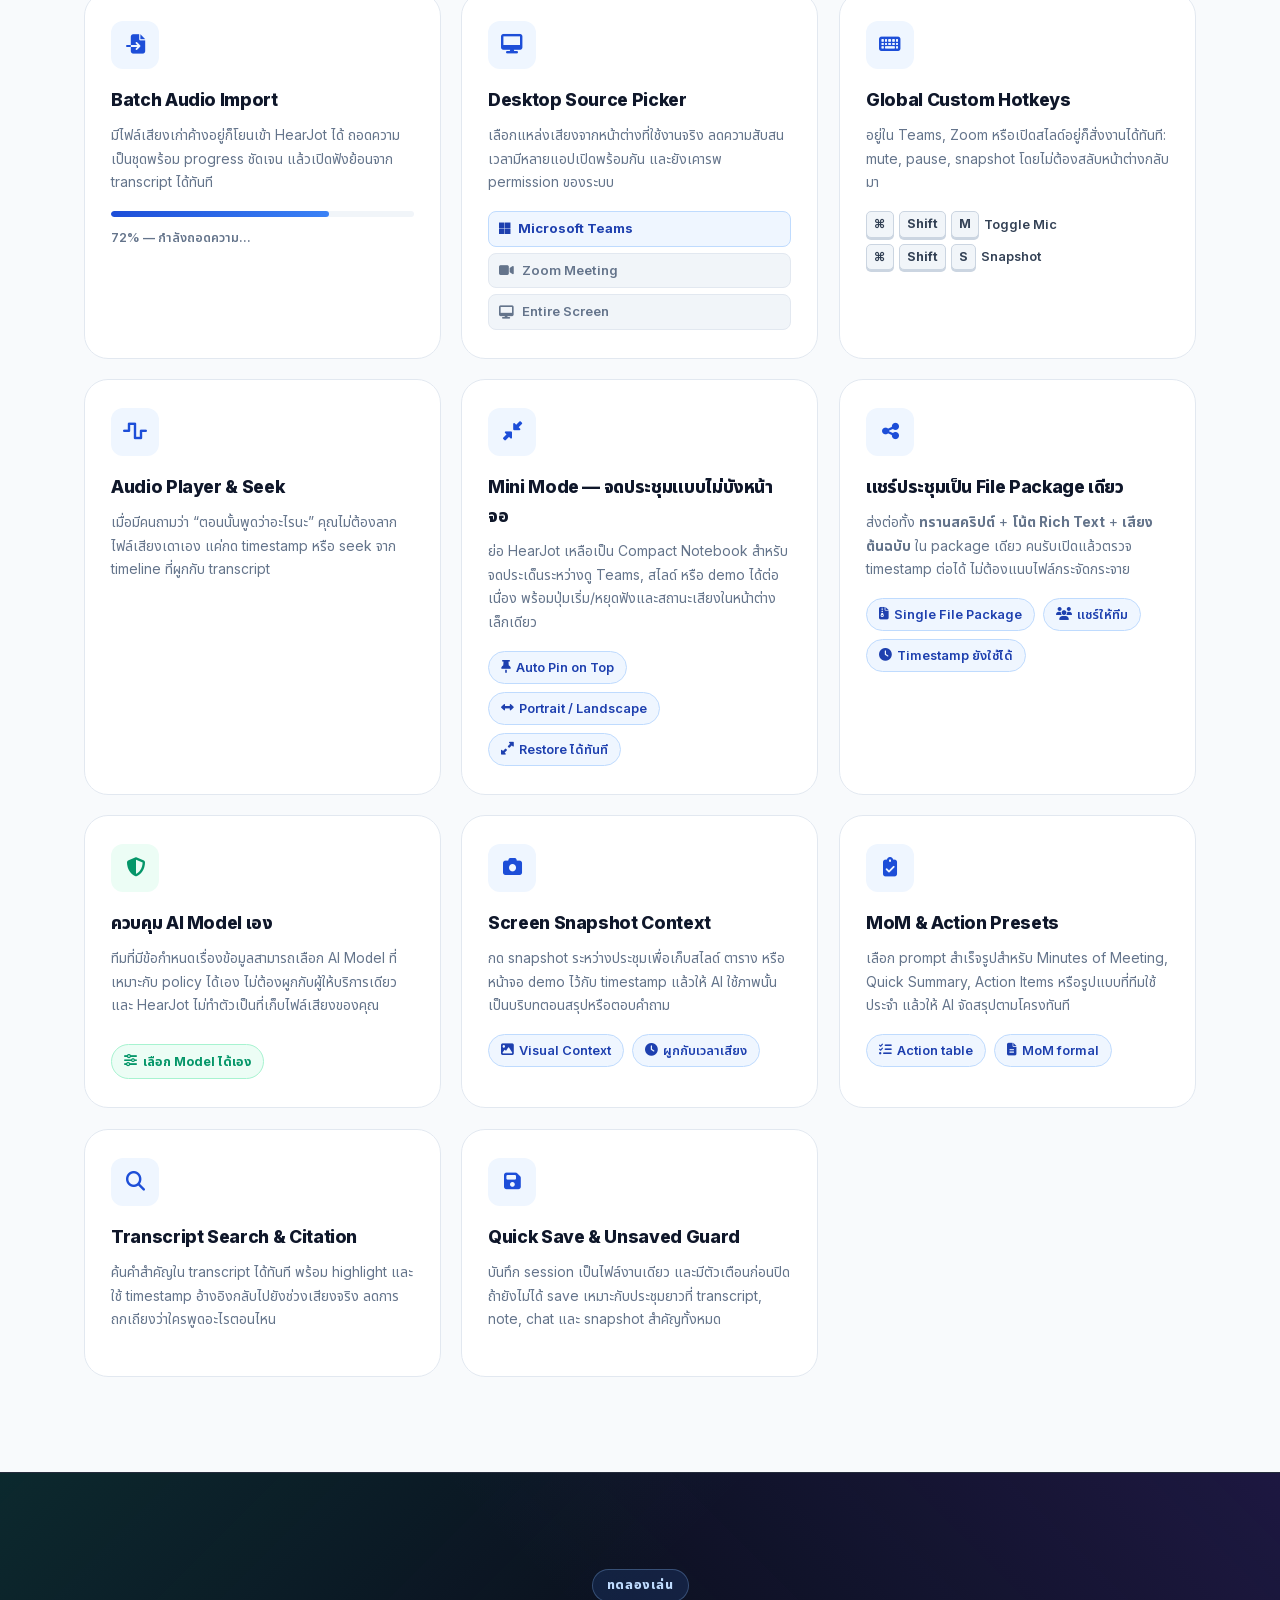
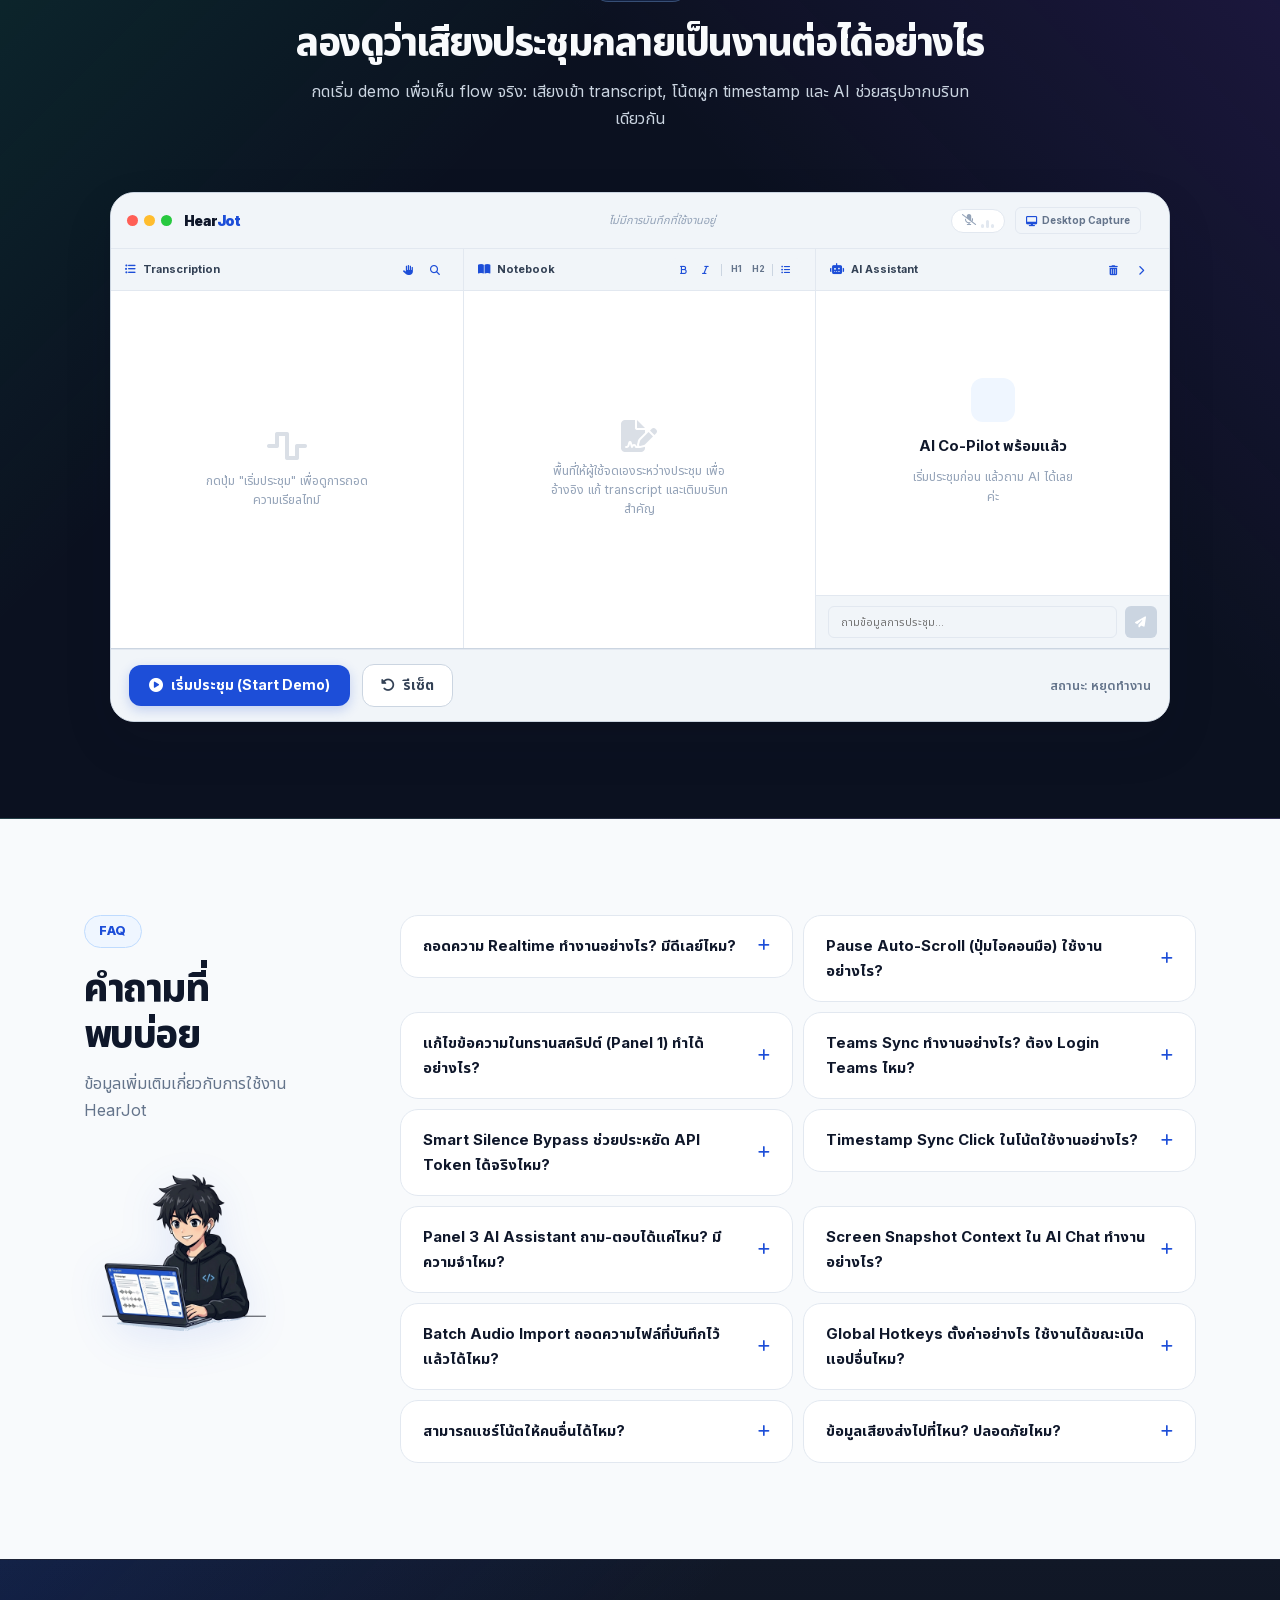
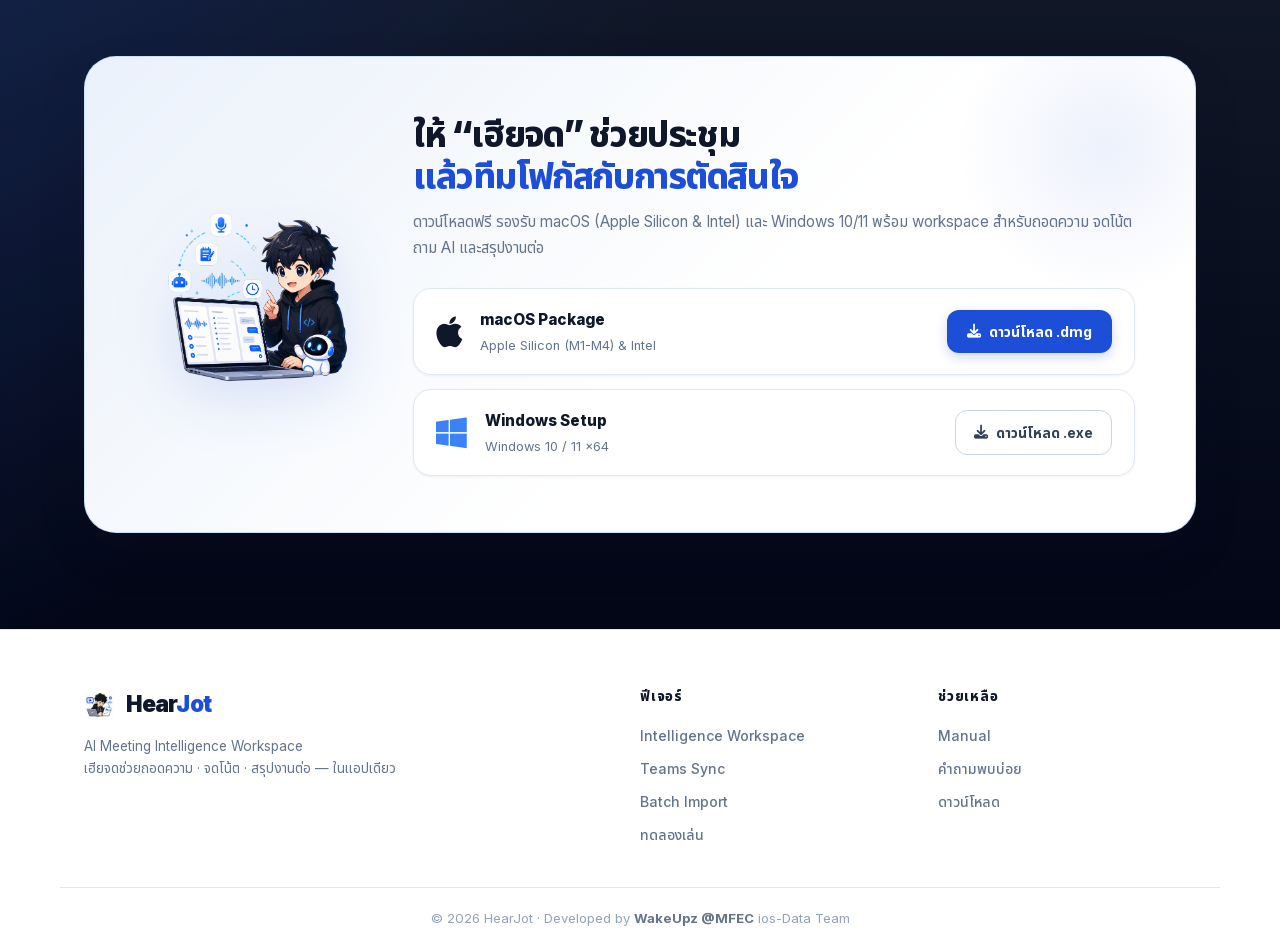
==== commit 1ae8654b: "Update marketing site content" ====
--- a/index.html
+++ b/index.html
@@ -24,6 +24,7 @@
                 <a href="#panels" class="nav-link">Workspace</a>
                 <a href="#features" class="nav-link">ฟีเจอร์</a>
                 <a href="#demo" class="nav-link">ทดลองเล่น</a>
+                <a href="./user_manual.html" class="nav-link">Manual</a>
                 <a href="#faq" class="nav-link">FAQ</a>
             </nav>
 
@@ -244,7 +245,7 @@
                     <div class="pc-num">02</div>
                     <div class="pc-icon green-bg"><i class="fas fa-book-open"></i></div>
                     <h3>Panel 2 — Notebook</h3>
-                    <p class="pc-desc">Notebook คือพื้นที่ที่ผู้ใช้จดเองระหว่างประชุม แล้วใช้เป็น reference ควบคู่ transcript เพื่อแก้คำผิด ศัพท์เฉพาะ และเติมบริบทสำคัญให้สรุปประชุมแม่นขึ้น</p>
+                    <p class="pc-desc">Notebook คือพื้นที่ที่ผู้ใช้จดเองระหว่างประชุม แล้วใช้เป็น reference ควบคู่ transcript เพื่อแก้คำผิด ศัพท์เฉพาะ และเติมบริบทสำคัญให้สรุปประชุมแม่นขึ้น โดยเฉพาะเวลาที่ต้องจับ decision, owner, deadline หรือศัพท์ภายในทีมที่ AI อาจได้ยินไม่ครบ</p>
                     <ul class="pc-list">
                         <li>
                             <div class="pc-feat-icon"><i class="fas fa-bold"></i></div>
@@ -265,6 +266,13 @@
                             <div>
                                 <strong>Image Size Toggle</strong>
                                 <span>เก็บภาพสไลด์ ตาราง หรือหน้าจอ demo ไว้คู่กับโน้ต เพื่อไม่ให้บริบทสำคัญหายไป</span>
+                            </div>
+                        </li>
+                        <li>
+                            <div class="pc-feat-icon"><i class="fas fa-compress-alt"></i></div>
+                            <div>
+                                <strong>Mini Mode Notebook</strong>
+                                <span>ย่อเหลือหน้าต่างจดโน้ตขนาดเล็กที่ปักไว้บนจอได้ เหมาะกับการจดประเด็นไปพร้อมกับดู Teams, สไลด์ หรือระบบที่กำลัง demo โดยไม่บังงานหลัก</span>
                             </div>
                         </li>
                         <li>
@@ -379,6 +387,17 @@
                     <div class="feat-card-icon"><i class="fas fa-wave-square"></i></div>
                     <h3>Audio Player & Seek</h3>
                     <p>เมื่อมีคนถามว่า “ตอนนั้นพูดว่าอะไรนะ” คุณไม่ต้องลากไฟล์เสียงเดาเอง แค่กด timestamp หรือ seek จาก timeline ที่ผูกกับ transcript</p>
+                </div>
+
+                <div class="feat-card">
+                    <div class="feat-card-icon"><i class="fas fa-compress-alt"></i></div>
+                    <h3>Mini Mode — จดประชุมแบบไม่บังหน้าจอ</h3>
+                    <p>ย่อ HearJot เหลือเป็น Compact Notebook สำหรับจดประเด็นระหว่างดู Teams, สไลด์ หรือ demo ได้ต่อเนื่อง พร้อมปุ่มเริ่ม/หยุดฟังและสถานะเสียงในหน้าต่างเล็กเดียว</p>
+                    <div class="feat-chips">
+                        <span><i class="fas fa-thumbtack"></i> Auto Pin on Top</span>
+                        <span><i class="fas fa-arrows-alt-h"></i> Portrait / Landscape</span>
+                        <span><i class="fas fa-expand-alt"></i> Restore ได้ทันที</span>
+                    </div>
                 </div>
 
                 <div class="feat-card">
@@ -747,6 +766,7 @@
             </div>
             <div class="footer-links">
                 <h4>ช่วยเหลือ</h4>
+                <a href="./user_manual.html">Manual</a>
                 <a href="#faq">คำถามพบบ่อย</a>
                 <a href="#download">ดาวน์โหลด</a>
             </div>
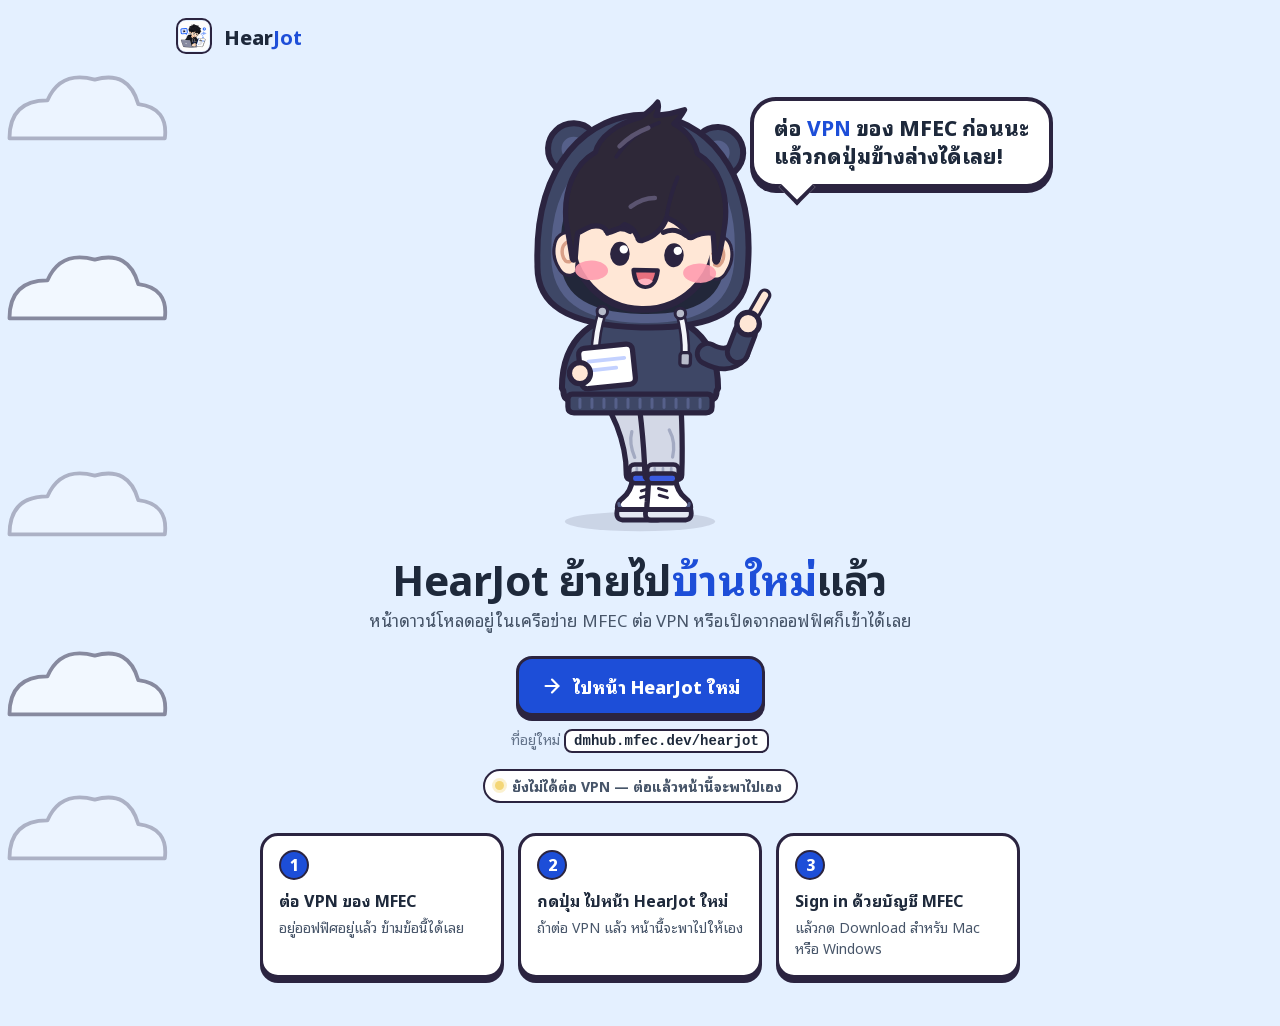
==== commit 1025e271: "Point the old page to the new HearJot download page: เฮียจด asks for MFEC VPN, and the page goes to " ====
--- a/index.html
+++ b/index.html
@@ -1,781 +1,174 @@
-<!DOCTYPE html>
+<!doctype html>
 <html lang="th">
 <head>
-    <meta charset="UTF-8">
-    <meta name="viewport" content="width=device-width, initial-scale=1.0">
-    <title>HearJot — Meeting Intelligence Workspace สำหรับทีมที่ไม่อยากจดประชุมซ้ำ</title>
-    <meta name="description" content="HearJot หรือ เฮียจด เปลี่ยนเสียงประชุมให้เป็น transcript, timestamp note, MoM, action item และ AI Q&A ใน Meeting Intelligence Workspace เดียว">
-    <meta name="keywords" content="HearJot, AI Meeting, ถอดความเรียลไทม์, Teams Sync, บันทึกประชุม, AI Assistant, Notebook">
-    <link rel="icon" type="image/png" href="./assets/icon.png">
-    <link rel="stylesheet" href="./assets/css/style.css">
+<meta charset="utf-8">
+<meta name="viewport" content="width=device-width, initial-scale=1">
+<title>HearJot ย้ายบ้านแล้ว</title>
+<meta name="description" content="หน้าดาวน์โหลด HearJot ย้ายไปที่ dmhub.mfec.dev/hearjot — ต่อ VPN ของ MFEC แล้วกดเข้าได้เลย">
+<link rel="icon" href="assets/vpn/icon.png">
+<style>
+/* HearJot moved: this old address only sends people to the new download page, which lives on the
+   MFEC network. The page checks whether that network is reachable (VPN / office) and goes there by
+   itself when it is; until then เฮียจด asks for VPN and the button is right there. */
+@font-face { font-family: "Noto Sans Thai Looped"; font-weight: 100 900; font-display: swap; src: url("assets/vpn/fonts/NotoSansThaiLooped-thai.woff2") format("woff2"); unicode-range: U+02D7, U+0303, U+0331, U+0E01-0E5B, U+200C-200D, U+25CC; }
+@font-face { font-family: "Noto Sans Thai Looped"; font-weight: 100 900; font-display: swap; src: url("assets/vpn/fonts/NotoSansThaiLooped-latin.woff2") format("woff2"); unicode-range: U+0000-00FF, U+0131, U+0152-0153, U+02BB-02BC, U+02C6, U+02DA, U+02DC, U+0304, U+0308, U+0329, U+2000-206F, U+20AC, U+2122, U+2191, U+2193, U+2212, U+2215, U+FEFF, U+FFFD; }
+@font-face { font-family: "Noto Sans Thai Looped"; font-weight: 100 900; font-display: swap; src: url("assets/vpn/fonts/NotoSansThaiLooped-latin-ext.woff2") format("woff2"); unicode-range: U+0100-02BA, U+02BD-02C5, U+02C7-02CC, U+02CE-02D7, U+02DD-02FF, U+0304, U+0308, U+0329, U+1D00-1DBF, U+1E00-1E9F, U+1EF2-1EFF, U+2020, U+20A0-20AB, U+20AD-20C0, U+2113, U+2C60-2C7F, U+A720-A7FF; }
+:root { --sky: #e4f0ff; --k: #2B2440; --blue: #1d4ed8; --ink: #1e293b; --mute: #64748b; --teal: #15b8a6; --yellow: #F4D676; }
+* { box-sizing: border-box; }
+html, body { min-height: 100%; }
+body { margin: 0; background: var(--sky); color: var(--ink); font: 16px/1.6 "Noto Sans Thai Looped", system-ui, sans-serif; overflow-x: hidden; }
+.clouds { position: fixed; inset: 0; z-index: -1; pointer-events: none; overflow: hidden; }
+.clouds svg { position: absolute; width: 180px; animation: drift linear infinite; }
+@keyframes drift { from { transform: translateX(-30vw); } to { transform: translateX(130vw); } }
+
+header { display: flex; align-items: center; gap: 12px; max-width: 960px; margin: 0 auto; padding: 18px 16px; }
+header img { width: 36px; height: 36px; border-radius: 10px; border: 2px solid var(--k); }
+.logo { font-weight: 800; font-size: 20px; } .logo b { color: var(--blue); }
+
+main { max-width: 960px; margin: 0 auto; padding: 8px 16px 48px; display: flex; flex-direction: column; align-items: center; text-align: center; }
+.stage { position: relative; display: flex; justify-content: center; margin-top: 8px; }
+.rig { width: min(300px, 64vw); aspect-ratio: 2 / 3; position: relative; }
+@media (max-width: 760px) { .rig { width: min(220px, 56vw); } }
+.say { position: absolute; top: 2%; left: calc(100% - 40px); width: max-content; white-space: nowrap; text-align: left; background: #fff; border: 4px solid var(--k); border-radius: 26px; padding: 12px 20px 14px; font-weight: 800; font-size: 21px; line-height: 1.35; box-shadow: 0 5px 0 var(--k); transition: transform .3s; }
+.say b { color: var(--blue); }
+.say::after { content: ""; position: absolute; left: 30px; bottom: -16px; width: 22px; height: 22px; background: #fff; border-right: 4px solid var(--k); border-bottom: 4px solid var(--k); transform: rotate(45deg); }
+.say.pop { animation: pop .35s cubic-bezier(.2,.8,.3,1.4); }
+@keyframes pop { from { transform: scale(.85); } to { transform: none; } }
+
+h1 { margin: 14px 0 4px; font-size: clamp(28px, 6vw, 42px); line-height: 1.2; letter-spacing: -.01em; }
+h1 b { color: var(--blue); }
+.lead { margin: 0; color: #475569; font-size: 17px; }
+
+.go { display: inline-flex; align-items: center; gap: 10px; margin-top: 22px; background: var(--blue); color: #fff; border: 3px solid var(--k); border-radius: 16px; padding: 13px 22px; font-weight: 800; font-size: 18px; text-decoration: none; box-shadow: 0 5px 0 var(--k); transition: transform .15s, box-shadow .15s; }
+.go:hover { transform: translateY(-2px); box-shadow: 0 7px 0 var(--k); }
+.go:active { transform: translateY(5px); box-shadow: 0 0 0 var(--k); }
+.go svg { width: 22px; height: 22px; fill: none; stroke: currentColor; stroke-width: 2.4; stroke-linecap: round; stroke-linejoin: round; }
+.url { margin-top: 12px; font-size: 14px; color: var(--mute); }
+.url code { font: 600 14px ui-monospace, SFMono-Regular, Menlo, monospace; color: var(--ink); background: #fff; border: 2px solid var(--k); border-radius: 8px; padding: 2px 8px; }
+
+.status { display: inline-flex; align-items: center; gap: 8px; margin-top: 18px; font-size: 14px; font-weight: 700; color: #475569; background: #fff; border: 2px solid var(--k); border-radius: 999px; padding: 4px 14px 4px 10px; }
+.status i { width: 9px; height: 9px; border-radius: 50%; background: #94a3b8; }
+.status.wait i { background: var(--yellow); box-shadow: 0 0 0 3px rgba(244,214,118,.35); animation: blink 1.2s infinite; }
+.status.ok i { background: var(--teal); box-shadow: 0 0 0 3px rgba(21,184,166,.25); }
+@keyframes blink { 50% { opacity: .35; } }
+
+.steps { display: grid; grid-template-columns: repeat(3, minmax(0, 1fr)); gap: 14px; width: 100%; max-width: 760px; margin-top: 30px; text-align: left; }
+.step { background: #fff; border: 3px solid var(--k); border-radius: 18px; box-shadow: 0 5px 0 var(--k); padding: 14px 16px 16px; }
+.step .n { display: inline-grid; place-items: center; width: 30px; height: 30px; border-radius: 50%; background: var(--blue); color: #fff; font-weight: 800; border: 2.5px solid var(--k); }
+.step b { display: block; margin-top: 8px; font-size: 16px; }
+.step p { margin: 2px 0 0; font-size: 14px; color: #475569; line-height: 1.55; }
+
+@media (max-width: 760px) {
+  .stage { flex-direction: column; align-items: center; }
+  .say { white-space: normal; position: relative; left: auto; top: auto; order: -1; margin-bottom: 18px; font-size: 18px; max-width: 100%; }
+  .say::after { left: 50%; margin-left: -11px; }
+  .steps { grid-template-columns: minmax(0, 1fr); }
+}
+@media (prefers-reduced-motion: reduce) { .clouds svg, .status.wait i, .say.pop { animation: none; } .go { transition: none; } }
+</style>
 </head>
 <body>
-    <div class="scroll-progress-bar" id="scrollProgress"></div>
+<div class="clouds" aria-hidden="true" id="clouds"></div>
+<header><img src="assets/vpn/icon.png" alt=""><span class="logo">Hear<b>Jot</b></span></header>
 
-    <!-- ===== NAVIGATION ===== -->
-    <header class="nav-header" id="navHeader">
-        <div class="nav-inner">
-            <a href="#" class="nav-logo">
-                <img src="./assets/icon.png" alt="HearJot mascot" class="nav-logo-icon">
-                <span>Hear<span class="blue">Jot</span></span>
-            </a>
+<main>
+  <div class="stage"><div class="rig" id="rig"></div><div class="say" id="say" role="status">ต่อ <b>VPN</b> ของ MFEC ก่อนนะ<br>แล้วกดปุ่มข้างล่างได้เลย!</div></div>
 
-            <nav class="nav-menu" id="navMenu">
-                <a href="#panels" class="nav-link">Workspace</a>
-                <a href="#features" class="nav-link">ฟีเจอร์</a>
-                <a href="#demo" class="nav-link">ทดลองเล่น</a>
-                <a href="./user_manual.html" class="nav-link">Manual</a>
-                <a href="#faq" class="nav-link">FAQ</a>
-            </nav>
+  <h1>HearJot ย้ายไป<b>บ้านใหม่</b>แล้ว</h1>
+  <p class="lead">หน้าดาวน์โหลดอยู่ในเครือข่าย MFEC ต่อ VPN หรือเปิดจากออฟฟิศก็เข้าได้เลย</p>
 
-            <div class="nav-right-group">
-                <a href="#download" class="nav-cta">
-                    <i class="fas fa-download"></i> ดาวน์โหลดฟรี
-                </a>
-                <button class="nav-hamburger" id="navHamburger" aria-label="เมนู">
-                    <span></span><span></span><span></span>
-                </button>
-            </div>
+  <a class="go" id="go" href="https://dmhub.mfec.dev/hearjot/"><svg viewBox="0 0 24 24" aria-hidden="true"><path d="M5 12h14"/><path d="m12 5 7 7-7 7"/></svg>ไปหน้า HearJot ใหม่</a>
+  <div class="url">ที่อยู่ใหม่ <code>dmhub.mfec.dev/hearjot</code></div>
+  <div class="status wait" id="status"><i></i><span>กำลังเช็กว่าต่อ VPN แล้วหรือยัง…</span></div>
 
-        </div>
-    </header>
+  <div class="steps">
+    <div class="step"><span class="n">1</span><b>ต่อ VPN ของ MFEC</b><p>อยู่ออฟฟิศอยู่แล้ว ข้ามข้อนี้ได้เลย</p></div>
+    <div class="step"><span class="n">2</span><b>กดปุ่ม ไปหน้า HearJot ใหม่</b><p>ถ้าต่อ VPN แล้ว หน้านี้จะพาไปให้เอง</p></div>
+    <div class="step"><span class="n">3</span><b>Sign in ด้วยบัญชี MFEC</b><p>แล้วกด Download สำหรับ Mac หรือ Windows</p></div>
+  </div>
+</main>
 
-    <!-- ===== HERO ===== -->
-    <section class="hero" id="hero">
-        <div class="glow-orb glow-orb-1"></div>
-        <div class="glow-orb glow-orb-2"></div>
-        <div class="hero-bg-dots"></div>
-        <div class="container hero-grid">
+<script>window.HEARJOT_RIG_NO_FONTFACE = true;</script>
+<script src="assets/vpn/hearjot-mascot-fullbody.js"></script>
+<script>
+(() => {
+  const NEW_URL = 'https://dmhub.mfec.dev/hearjot/';
+  // a small file on the new site: it loads only from inside the MFEC network
+  const PROBE = 'https://dmhub.mfec.dev/hearjot/assets/icon.png';
+  const RM = matchMedia('(prefers-reduced-motion: reduce)').matches;
+  const $ = (id) => document.getElementById(id);
 
-            <!-- Left: Text content -->
-            <div class="hero-content" data-animate="fade-up">
-                <div class="hero-pill">
-                    <span class="pill-dot"></span>
-                    HearJot · “เฮียจด” ผู้ช่วยจดประชุม AI
-                </div>
+  const CL = 'M40 80 q0 -40 40 -40 q14 -32 50 -22 q36 -10 46 26 q32 4 28 36Z';
+  $('clouds').innerHTML = [[8, 46, 0], [28, 70, -18], [52, 38, -9], [72, 64, -28], [88, 52, -4]].map(([top, dur, delay], i) =>
+    `<svg viewBox="30 10 190 80" style="top:${top}%;animation-duration:${dur}s;animation-delay:${delay}s;opacity:${.3 + (i % 2) * .2}"><path d="${CL}" fill="#fff" stroke="#2B2440" stroke-width="4" stroke-linejoin="round"/></svg>`).join('');
 
-                <h1 class="hero-h1">
-                    เลิกประชุมแบบ<br>
-                    <span class="hero-h1-blue glow-text-shimmer">มีแต่ไฟล์เสียง</span><br>
-                    แล้วค่อยตามงานทีหลัง
-                </h1>
+  // เฮียจด: idle blink + sway, looks at the pointer, mouth moves while the bubble changes
+  const R = window.HearJotRigFull;
+  let rig = null, pose = 'point', talkUntil = 0, talkFor = 0, mx = 0, my = 0, nextBlink = 1.5;
+  const base = () => Object.assign({}, R.DEFAULTS, R.OUTFITS.b2);
+  if (R) {
+    rig = R.mount($('rig'), Object.assign(base(), R.POSES[pose]));
+    addEventListener('pointermove', (e) => {
+      const r = $('rig').getBoundingClientRect();
+      mx = Math.max(-1, Math.min(1, (e.clientX - (r.left + r.width / 2)) / 500));
+      my = Math.max(-1, Math.min(1, (e.clientY - (r.top + r.height / 3)) / 400));
+    });
+    if (!RM) {
+      const t0 = performance.now();
+      const tick = (now) => {
+        const t = (now - t0) / 1000, s = rig.state(), P = R.POSES[pose] || {};
+        if (talkFor) { talkUntil = t + talkFor; talkFor = 0; }
+        const blink = t > nextBlink ? Math.max(0, 1 - Math.abs(t - nextBlink - .07) / .07) : 0;
+        if (t > nextBlink + .16) nextBlink = t + 2.4 + Math.random() * 2.6;
+        const upd = {
+          blink,
+          lookX: s.lookX + ((P.lookX || 0) * .5 + mx * .6 - s.lookX) * .08,
+          lookY: s.lookY + ((P.lookY || 0) * .5 + my * .4 - s.lookY) * .08,
+          squash: (P.squash || 0) + Math.sin(t * 2.2) * .06,
+          fx: (P.fx || 0) + t * .35, wavePhase: t * .9, hairSway: Math.sin(t * 1.7) * 1.5,
+          talk: t < talkUntil ? Math.floor(t * 12) : 0,
+        };
+        if (s.hands === 'wave') upd.armSwing = Math.sin(t * 6);
+        rig.set(upd);
+        requestAnimationFrame(tick);
+      };
+      requestAnimationFrame(tick);
+    }
+  }
+  function say(html, name) {
+    const b = $('say');
+    if (b.innerHTML === html) return;
+    b.innerHTML = html; b.classList.remove('pop'); void b.offsetWidth; b.classList.add('pop');
+    if (rig && name && name !== pose) { pose = name; const k = rig.state(); rig.set(Object.assign(base(), R.POSES[name], { lookX: k.lookX, lookY: k.lookY })); }
+    talkFor = 1.4;
+  }
+  function status(kind, text) { const s = $('status'); s.className = `status ${kind}`; s.lastElementChild.textContent = text; }
 
-                <p class="hero-sub">
-                    ปัญหาจริงไม่ใช่แค่ “จำไม่ได้ว่าใครพูดอะไร” แต่คือ <strong>เสียเวลาย้อนฟัง หา action item และสรุปส่งทีม</strong> หลังประชุมจบ<br><br>
-                    HearJot เปลี่ยนเสียงประชุมให้กลายเป็น <strong>ทรานสคริปต์ โน้ต MoM และคำตอบจาก AI</strong> ในหน้าจอเดียว พร้อม timestamp ที่ย้อนกลับไปตรวจเสียงจริงได้ทันที<br><span class="brand-pronounce">อ่านว่า “เฮียจด” — ให้เหมือนมีคนช่วยจด ช่วยหาหลักฐาน และช่วยสรุปงานต่อให้ตลอดประชุม</span>
-                </p>
-
-                <div class="hero-btns">
-                    <a href="https://mfeconcloud-my.sharepoint.com/:f:/g/personal/pattaraphol_mfec_co_th/IgDQgADQqSKUQKP5xnR1i8mFAZpSoNTig5h0gzT2AD9Vs1s" class="btn-primary-lg dl-link" data-platform="mac" target="_blank" rel="noopener noreferrer">
-                        <i class="fab fa-apple"></i> ดาวน์โหลดสำหรับ Mac
-                    </a>
-                    <a href="https://mfeconcloud-my.sharepoint.com/:f:/g/personal/pattaraphol_mfec_co_th/IgDQgADQqSKUQKP5xnR1i8mFAZpSoNTig5h0gzT2AD9Vs1s" class="btn-outline-lg dl-link" data-platform="win" target="_blank" rel="noopener noreferrer">
-                        <i class="fab fa-windows"></i> ดาวน์โหลดสำหรับ Windows
-                    </a>
-                </div>
-
-                <div class="hero-trust">
-                    <div class="trust-item"><i class="fas fa-check-circle"></i> ลดเวลาสรุปหลังประชุม</div>
-                    <div class="trust-item"><i class="fas fa-check-circle"></i> เก็บทั้งเสียงในห้องและออนไลน์</div>
-                    <div class="trust-item"><i class="fas fa-check-circle"></i> ถาม AI จากบริบทประชุมจริง</div>
-                </div>
-            </div>
-
-            <!-- Right: Mascot image + floating cards -->
-            <div class="hero-visual" data-animate="fade-left">
-                <div class="hero-img-wrap">
-                    <img src="./assets/hearjot_mascot_hero.clean.png" alt="HearJot mascot กำลังใช้งาน 3-panel workspace" class="hero-mascot">
-                    <div class="hero-particles" id="heroParticles"></div>
-                    <div class="hero-laptop-intake" aria-hidden="true"></div>
-
-                    <div class="float-card fc-1" data-animate="float">
-                        <div class="fc-icon"><i class="fas fa-list-ul"></i></div>
-                        <div class="fc-info">
-                            <div class="fc-label">Panel 1</div>
-                            <div class="fc-val">Live Transcript</div>
-                        </div>
-                    </div>
-
-                    <div class="float-card fc-2" data-animate="float" style="animation-delay:1.5s">
-                        <div class="fc-icon green"><i class="fas fa-book-open"></i></div>
-                        <div class="fc-info">
-                            <div class="fc-label">Panel 2</div>
-                            <div class="fc-val">Timestamp Notes</div>
-                        </div>
-                    </div>
-
-                    <div class="float-card fc-3" data-animate="float" style="animation-delay:0.8s">
-                        <div class="fc-icon purple"><i class="fas fa-robot"></i></div>
-                        <div class="fc-info">
-                            <div class="fc-label">Panel 3</div>
-                            <div class="fc-val">Context AI</div>
-                        </div>
-                    </div>
-
-                    <!-- Live recording pulse -->
-                    <div class="hero-live-badge">
-                        <span class="live-dot"></span> กำลังถอดความสด
-                    </div>
-                </div>
-            </div>
-        </div>
-
-        <!-- Stats bar -->
-        <div class="container">
-            <div class="stats-bar" data-animate="fade-up">
-                <div class="stat-item">
-                    <span class="stat-num">1 Flow</span>
-                    <span class="stat-label">Intelligence Workspace เดียว</span>
-                </div>
-                <div class="stat-divider"></div>
-                <div class="stat-item">
-                    <span class="stat-num">2-Way</span>
-                    <span class="stat-label">รับเสียงไมค์และเสียงประชุมออนไลน์</span>
-                </div>
-                <div class="stat-divider"></div>
-                <div class="stat-item">
-                    <span class="stat-num">AI+</span>
-                    <span class="stat-label">สรุปและถามต่อจากบริบทจริง</span>
-                </div>
-                <div class="stat-divider"></div>
-                <div class="stat-item">
-                    <span class="stat-num">Mac + Win</span>
-                    <span class="stat-label">รองรับทุกระบบ</span>
-                </div>
-            </div>
-        </div>
-    </section>
-
-    <!-- ===== 3 PANELS SECTION ===== -->
-    <section class="section panels-section" id="panels">
-        <div class="container">
-            <div class="section-head" data-animate="fade-up">
-                <div class="section-tag">Meeting Intelligence Workspace</div>
-                <h2 class="section-h2">ศูนย์บัญชาการประชุมที่เปลี่ยนเสียงให้เป็นงานต่อได้ทันที</h2>
-                <p class="section-desc">Workspace ของ HearJot วาง transcript, notebook และ AI ไว้ใน flow เดียวกัน เพื่อให้ทีมเห็นหลักฐาน ตัดสินใจ และส่งต่อ action ได้โดยไม่ต้องประกอบข้อมูลเองหลังประชุม</p>
-            </div>
-
-            <!-- Workspace visual diagram -->
-            <div class="workspace-diagram" data-animate="scale-in">
-                <div class="workspace-frame">
-                    <div class="wf-titlebar">
-                        <div class="wf-dots">
-                            <span class="dot-r"></span>
-                            <span class="dot-y"></span>
-                            <span class="dot-g"></span>
-                        </div>
-                        <div class="wf-title">Hear<span>Jot</span> — ประชุมสรุปงบประมาณ Q2 2026</div>
-                        <div class="wf-actions">
-                            <span class="wf-chip teams-chip"><i class="fas fa-users"></i> Teams Synced</span>
-                            <span class="wf-chip mic-chip"><i class="fas fa-microphone"></i> Recording</span>
-                        </div>
-                    </div>
-                    <div class="wf-panels">
-                        <div class="wf-panel p1">
-                            <div class="wf-ph"><i class="fas fa-wave-square"></i> Transcription</div>
-                            <div class="wf-body">
-                                <div class="wf-seg"><span class="wf-time">00:01</span><span class="wf-name">คุณสมยศ:</span> เริ่มประชุมได้เลยครับ...</div>
-                                <div class="wf-seg"><span class="wf-time">00:08</span><span class="wf-name">คุณอัญชลี:</span> งบ Q2 เพิ่ม 15%...</div>
-                                <div class="wf-seg typing-seg"><span class="wf-time">00:15</span><span class="wf-name">คุณสมยศ:</span> <span class="wf-typing">ตกลง ให้ทีมทำ report<span class="cursor-blink">|</span></span></div>
-                            </div>
-                        </div>
-                        <div class="wf-panel p2">
-                            <div class="wf-ph"><i class="fas fa-book-open"></i> Notebook</div>
-                            <div class="wf-body">
-                                <div class="wf-note-h">📝 สรุปประชุม Q2</div>
-                                <div class="wf-note-b"><span class="ts-badge"><i class="fas fa-play"></i> 00:08</span> <strong>งบเพิ่ม 15%</strong> ทีม Finance อนุมัติ</div>
-                                <div class="wf-note-b"><span class="ts-badge"><i class="fas fa-play"></i> 00:15</span> มอบหมาย Report ภายในวันศุกร์</div>
-                            </div>
-                        </div>
-                        <div class="wf-panel p3">
-                            <div class="wf-ph"><i class="fas fa-robot"></i> AI Assistant</div>
-                            <div class="wf-body">
-                                <div class="wf-ai-msg ai"><i class="fas fa-sparkles"></i> สรุปประเด็นหลักได้เลยค่ะ!</div>
-                                <div class="wf-quick-btns">
-                                    <button class="wf-qbtn active">📋 สรุป Action Items</button>
-                                    <button class="wf-qbtn">📊 สรุปงบประมาณ</button>
-                                </div>
-                            </div>
-                        </div>
-                    </div>
-                </div>
-            </div>
-
-            <!-- Panel cards detail -->
-            <div class="panel-cards" data-animate="fade-up">
-
-                <div class="panel-card" id="panel-card-1">
-                    <div class="pc-num">01</div>
-                    <div class="pc-icon blue-bg"><i class="fas fa-list-ul"></i></div>
-                    <h3>Panel 1 — Transcription</h3>
-                    <p class="pc-desc">จับประเด็นตั้งแต่ตอนที่ประชุมกำลังเกิดขึ้น ไม่ต้องรอไฟล์เสียงจบก่อนแล้วค่อยถอดย้อนหลัง เหมาะกับทีมที่ต้องการตาม decision และ action item ให้ทัน</p>
-                    <ul class="pc-list">
-                        <li>
-                            <div class="pc-feat-icon"><i class="fas fa-hand"></i></div>
-                            <div>
-                                <strong>Pause Auto-Scroll</strong>
-                                <span>หยุดเลื่อนชั่วคราวเพื่อย้อนอ่านประเด็นสำคัญได้ โดยระบบยังถอดความต่ออยู่ด้านหลัง</span>
-                            </div>
-                        </li>
-                        <li>
-                            <div class="pc-feat-icon"><i class="fas fa-pencil"></i></div>
-                            <div>
-                                <strong>แก้ไขข้อความสด</strong>
-                                <span>แก้ชื่อคน ชื่อโปรเจกต์ หรือศัพท์เฉพาะได้ทันที ก่อนข้อมูลจะถูกใช้ต่อในโน้ตและ AI</span>
-                            </div>
-                        </li>
-                        <li>
-                            <div class="pc-feat-icon"><i class="fas fa-magnifying-glass"></i></div>
-                            <div>
-                                <strong>Cmd+F Search</strong>
-                                <span>ค้นหาคำในทรานสคริปต์ได้ด้วย shortcut พร้อม highlight สีฟ้า</span>
-                            </div>
-                        </li>
-                        <li>
-                            <div class="pc-feat-icon"><i class="fas fa-volume-xmark"></i></div>
-                            <div>
-                                <strong>Smart Silence Bypass</strong>
-                                <span>ช่วงเงียบไม่ควรถูกนับเป็นงาน ระบบช่วยข้าม silence เพื่อลด token และลดข้อความรบกวน</span>
-                            </div>
-                        </li>
-                    </ul>
-                </div>
-
-                <div class="panel-card" id="panel-card-2">
-                    <div class="pc-num">02</div>
-                    <div class="pc-icon green-bg"><i class="fas fa-book-open"></i></div>
-                    <h3>Panel 2 — Notebook</h3>
-                    <p class="pc-desc">Notebook คือพื้นที่ที่ผู้ใช้จดเองระหว่างประชุม แล้วใช้เป็น reference ควบคู่ transcript เพื่อแก้คำผิด ศัพท์เฉพาะ และเติมบริบทสำคัญให้สรุปประชุมแม่นขึ้น โดยเฉพาะเวลาที่ต้องจับ decision, owner, deadline หรือศัพท์ภายในทีมที่ AI อาจได้ยินไม่ครบ</p>
-                    <ul class="pc-list">
-                        <li>
-                            <div class="pc-feat-icon"><i class="fas fa-bold"></i></div>
-                            <div>
-                                <strong>Rich Text Editor</strong>
-                                <span>จัดรูปแบบด้วย Bold, Italic, H1, H2, Bullet List, Quote — toolbar ใช้งานง่ายในตัว</span>
-                            </div>
-                        </li>
-                        <li>
-                            <div class="pc-feat-icon"><i class="fas fa-clock"></i></div>
-                            <div>
-                                <strong>Timestamp Sync Click</strong>
-                                <span>คลิก timestamp เพื่อย้อนฟังวินาทีที่พูดเรื่องนั้น ลดเวลาหาหลักฐานจากไฟล์เสียงยาวๆ</span>
-                            </div>
-                        </li>
-                        <li>
-                            <div class="pc-feat-icon"><i class="fas fa-image"></i></div>
-                            <div>
-                                <strong>Image Size Toggle</strong>
-                                <span>เก็บภาพสไลด์ ตาราง หรือหน้าจอ demo ไว้คู่กับโน้ต เพื่อไม่ให้บริบทสำคัญหายไป</span>
-                            </div>
-                        </li>
-                        <li>
-                            <div class="pc-feat-icon"><i class="fas fa-compress-alt"></i></div>
-                            <div>
-                                <strong>Mini Mode Notebook</strong>
-                                <span>ย่อเหลือหน้าต่างจดโน้ตขนาดเล็กที่ปักไว้บนจอได้ เหมาะกับการจดประเด็นไปพร้อมกับดู Teams, สไลด์ หรือระบบที่กำลัง demo โดยไม่บังงานหลัก</span>
-                            </div>
-                        </li>
-                        <li>
-                            <div class="pc-feat-icon"><i class="fas fa-file-export"></i></div>
-                            <div>
-                                <strong>Export โน้ต</strong>
-                                <span>ส่งต่อสรุปให้ทีม เอาไปแปะใน ticket, doc, หรือรายงานต่อได้โดยไม่ต้องจัดใหม่ทั้งชุด</span>
-                            </div>
-                        </li>
-                    </ul>
-                </div>
-
-                <div class="panel-card" id="panel-card-3">
-                    <div class="pc-num">03</div>
-                    <div class="pc-icon purple-bg"><i class="fas fa-robot"></i></div>
-                    <h3>Panel 3 — AI Assistant</h3>
-                    <p class="pc-desc">AI ไม่ได้ตอบจาก prompt เปล่าๆ แต่ตอบจากทรานสคริปต์ โน้ต และภาพที่เกิดขึ้นในการประชุมเดียวกัน จึงถามต่อได้แม่นและใช้งานจริงกว่า</p>
-                    <ul class="pc-list">
-                        <li>
-                            <div class="pc-feat-icon"><i class="fas fa-bolt"></i></div>
-                            <div>
-                                <strong>Preset Prompt ด่วน</strong>
-                                <span>กดสรุป decision, risk, owner, deadline หรือ action item ได้ทันทีโดยไม่ต้องคิด prompt ใหม่ทุกครั้ง</span>
-                            </div>
-                        </li>
-                        <li>
-                            <div class="pc-feat-icon"><i class="fas fa-camera"></i></div>
-                            <div>
-                                <strong>Screen Snapshot Context</strong>
-                                <span>แนบสไลด์หรือหน้าจอที่แชร์อยู่ให้ AI ใช้ตอบคำถาม ไม่หลุดบริบทจากสิ่งที่ทุกคนกำลังดู</span>
-                            </div>
-                        </li>
-                        <li>
-                            <div class="pc-feat-icon"><i class="fas fa-chevron-right"></i></div>
-                            <div>
-                                <strong>Smart Panel Collapse</strong>
-                                <span>ย่อแผง AI เก็บเป็นแถบบางๆ เพิ่มพื้นที่หน้าจอ กดขยายขึ้นมาคุยอีกครั้งได้ทุกเวลา</span>
-                            </div>
-                        </li>
-                        <li>
-                            <div class="pc-feat-icon"><i class="fas fa-file-code"></i></div>
-                            <div>
-                                <strong>Export บทสนทนา AI</strong>
-                                <span>เก็บคำตอบของ AI เป็น Markdown สำหรับทำ meeting recap หรือส่งต่อให้คนที่ไม่ได้เข้าประชุม</span>
-                            </div>
-                        </li>
-                    </ul>
-                </div>
-
-            </div>
-        </div>
-    </section>
-
-    <!-- ===== FEATURES ===== -->
-    <section class="section features-section" id="features">
-        <div class="glow-orb glow-orb-3"></div>
-        <div class="container">
-            <div class="section-head" data-animate="fade-up">
-                <div class="section-tag">ความสามารถพิเศษ</div>
-                <h2 class="section-h2">ฟีเจอร์ที่แก้ pain point หลังประชุม</h2>
-                <p class="section-desc">ทุกอย่างถูกออกแบบเพื่อลดงานซ้ำหลังประชุม: ไม่ต้องไล่ฟังใหม่ ไม่ต้องแยกโน้ตกับไฟล์เสียง และไม่ต้องสรุปเองจากศูนย์</p>
-            </div>
-
-            <div class="features-grid" data-animate="fade-up">
-
-                <div class="feat-card feat-lg">
-                    <div class="feat-card-bg-icon"><i class="fas fa-users-rectangle"></i></div>
-                    <div class="feat-tag teams-tag"><i class="fas fa-link"></i> Microsoft Teams</div>
-                    <h3>Teams Sync — ไม่พลาดเสียงฝั่งไหนในห้องประชุม</h3>
-                    <p>หลายครั้ง transcript พังเพราะเก็บได้แค่เสียงไมค์ตัวเอง HearJot ช่วยรับทั้ง <strong>เสียงคุณ</strong> และ <strong>เสียงผู้เข้าร่วมประชุมออนไลน์</strong> ผ่าน Desktop Audio Loopback แล้วส่งเข้า Transcription พร้อมกัน พร้อม indicator ให้เห็นว่าสัญญาณยังเข้าอยู่จริง</p>
-                    <div class="feat-chips">
-                        <span><i class="fas fa-check"></i> ลดปัญหา transcript ขาดช่วง</span>
-                        <span><i class="fas fa-check"></i> เหมาะกับ hybrid meeting</span>
-                        <span><i class="fas fa-check"></i> เห็นระดับเสียงแบบสด</span>
-                    </div>
-                </div>
-
-                <div class="feat-card">
-                    <div class="feat-card-icon"><i class="fas fa-file-import"></i></div>
-                    <h3>Batch Audio Import</h3>
-                    <p>มีไฟล์เสียงเก่าค้างอยู่ก็โยนเข้า HearJot ได้ ถอดความเป็นชุดพร้อม progress ชัดเจน แล้วเปิดฟังย้อนจาก transcript ได้ทันที</p>
-                    <div class="feat-mini-demo">
-                        <div class="batch-bar">
-                            <div class="batch-fill" style="width:72%"></div>
-                        </div>
-                        <span class="batch-pct">72% — กำลังถอดความ...</span>
-                    </div>
-                </div>
-
-                <div class="feat-card">
-                    <div class="feat-card-icon"><i class="fas fa-desktop"></i></div>
-                    <h3>Desktop Source Picker</h3>
-                    <p>เลือกแหล่งเสียงจากหน้าต่างที่ใช้งานจริง ลดความสับสนเวลามีหลายแอปเปิดพร้อมกัน และยังเคารพ permission ของระบบ</p>
-                    <div class="feat-source-list">
-                        <div class="src-item active-src"><i class="fab fa-microsoft"></i> Microsoft Teams</div>
-                        <div class="src-item"><i class="fas fa-video"></i> Zoom Meeting</div>
-                        <div class="src-item"><i class="fas fa-desktop"></i> Entire Screen</div>
-                    </div>
-                </div>
-
-                <div class="feat-card">
-                    <div class="feat-card-icon"><i class="fas fa-keyboard"></i></div>
-                    <h3>Global Custom Hotkeys</h3>
-                    <p>อยู่ใน Teams, Zoom หรือเปิดสไลด์อยู่ก็สั่งงานได้ทันที: mute, pause, snapshot โดยไม่ต้องสลับหน้าต่างกลับมา</p>
-                    <div class="hotkey-demo">
-                        <span class="hk"><kbd>⌘</kbd><kbd>Shift</kbd><kbd>M</kbd> Toggle Mic</span>
-                        <span class="hk"><kbd>⌘</kbd><kbd>Shift</kbd><kbd>S</kbd> Snapshot</span>
-                    </div>
-                </div>
-
-                <div class="feat-card">
-                    <div class="feat-card-icon"><i class="fas fa-wave-square"></i></div>
-                    <h3>Audio Player & Seek</h3>
-                    <p>เมื่อมีคนถามว่า “ตอนนั้นพูดว่าอะไรนะ” คุณไม่ต้องลากไฟล์เสียงเดาเอง แค่กด timestamp หรือ seek จาก timeline ที่ผูกกับ transcript</p>
-                </div>
-
-                <div class="feat-card">
-                    <div class="feat-card-icon"><i class="fas fa-compress-alt"></i></div>
-                    <h3>Mini Mode — จดประชุมแบบไม่บังหน้าจอ</h3>
-                    <p>ย่อ HearJot เหลือเป็น Compact Notebook สำหรับจดประเด็นระหว่างดู Teams, สไลด์ หรือ demo ได้ต่อเนื่อง พร้อมปุ่มเริ่ม/หยุดฟังและสถานะเสียงในหน้าต่างเล็กเดียว</p>
-                    <div class="feat-chips">
-                        <span><i class="fas fa-thumbtack"></i> Auto Pin on Top</span>
-                        <span><i class="fas fa-arrows-alt-h"></i> Portrait / Landscape</span>
-                        <span><i class="fas fa-expand-alt"></i> Restore ได้ทันที</span>
-                    </div>
-                </div>
-
-                <div class="feat-card">
-                    <div class="feat-card-icon"><i class="fas fa-share-nodes"></i></div>
-                    <h3>แชร์ประชุมเป็น File Package เดียว</h3>
-                    <p>ส่งต่อทั้ง <strong>ทรานสคริปต์</strong> + <strong>โน้ต Rich Text</strong> + <strong>เสียงต้นฉบับ</strong> ใน package เดียว คนรับเปิดแล้วตรวจ timestamp ต่อได้ ไม่ต้องแนบไฟล์กระจัดกระจาย</p>
-                    <div class="feat-chips">
-                        <span><i class="fas fa-file-zipper"></i> Single File Package</span>
-                        <span><i class="fas fa-users"></i> แชร์ให้ทีม</span>
-                        <span><i class="fas fa-clock"></i> Timestamp ยังใช้ได้</span>
-                    </div>
-                </div>
-
-                <div class="feat-card feat-privacy">
-                    <div class="feat-card-icon lock-icon"><i class="fas fa-shield-halved"></i></div>
-                    <h3>ควบคุม AI Model เอง</h3>
-                    <p>ทีมที่มีข้อกำหนดเรื่องข้อมูลสามารถเลือก AI Model ที่เหมาะกับ policy ได้เอง ไม่ต้องผูกกับผู้ให้บริการเดียว และ HearJot ไม่ทำตัวเป็นที่เก็บไฟล์เสียงของคุณ</p>
-                    <div class="privacy-badge"><i class="fas fa-sliders"></i> เลือก Model ได้เอง</div>
-                </div>
-
-                <div class="feat-card">
-                    <div class="feat-card-icon"><i class="fas fa-camera"></i></div>
-                    <h3>Screen Snapshot Context</h3>
-                    <p>กด snapshot ระหว่างประชุมเพื่อเก็บสไลด์ ตาราง หรือหน้าจอ demo ไว้กับ timestamp แล้วให้ AI ใช้ภาพนั้นเป็นบริบทตอนสรุปหรือตอบคำถาม</p>
-                    <div class="feat-chips">
-                        <span><i class="fas fa-image"></i> Visual Context</span>
-                        <span><i class="fas fa-clock"></i> ผูกกับเวลาเสียง</span>
-                    </div>
-                </div>
-
-                <div class="feat-card">
-                    <div class="feat-card-icon"><i class="fas fa-clipboard-check"></i></div>
-                    <h3>MoM & Action Presets</h3>
-                    <p>เลือก prompt สำเร็จรูปสำหรับ Minutes of Meeting, Quick Summary, Action Items หรือรูปแบบที่ทีมใช้ประจำ แล้วให้ AI จัดสรุปตามโครงทันที</p>
-                    <div class="feat-chips">
-                        <span><i class="fas fa-list-check"></i> Action table</span>
-                        <span><i class="fas fa-file-lines"></i> MoM formal</span>
-                    </div>
-                </div>
-
-                <div class="feat-card">
-                    <div class="feat-card-icon"><i class="fas fa-magnifying-glass"></i></div>
-                    <h3>Transcript Search & Citation</h3>
-                    <p>ค้นคำสำคัญใน transcript ได้ทันที พร้อม highlight และใช้ timestamp อ้างอิงกลับไปยังช่วงเสียงจริง ลดการถกเถียงว่าใครพูดอะไรตอนไหน</p>
-                </div>
-
-                <div class="feat-card">
-                    <div class="feat-card-icon"><i class="fas fa-floppy-disk"></i></div>
-                    <h3>Quick Save & Unsaved Guard</h3>
-                    <p>บันทึก session เป็นไฟล์งานเดียว และมีตัวเตือนก่อนปิดถ้ายังไม่ได้ save เหมาะกับประชุมยาวที่ transcript, note, chat และ snapshot สำคัญทั้งหมด</p>
-                </div>
-
-            </div>
-        </div>
-    </section>
-
-    <!-- ===== LIVE DEMO SIMULATOR ===== -->
-    <section class="section demo-section" id="demo">
-        <div class="container">
-            <div class="section-head" data-animate="fade-up">
-                <div class="section-tag">ทดลองเล่น</div>
-                <h2 class="section-h2">ลองดูว่าเสียงประชุมกลายเป็นงานต่อได้อย่างไร</h2>
-                <p class="section-desc">กดเริ่ม demo เพื่อเห็น flow จริง: เสียงเข้า transcript, โน้ตผูก timestamp และ AI ช่วยสรุปจากบริบทเดียวกัน</p>
-            </div>
-
-            <!-- App window mock -->
-            <div class="app-window-mock" data-animate="scale-in">
-                <!-- Titlebar -->
-                <div class="aw-titlebar">
-                    <div class="aw-dots">
-                        <span class="dot-r"></span><span class="dot-y"></span><span class="dot-g"></span>
-                    </div>
-                    <div class="aw-logo">Hear<span>Jot</span></div>
-                    <div class="aw-center" id="awFileSlot">
-                        <span class="aw-placeholder" id="awPlaceholder">ไม่มีการบันทึกที่ใช้งานอยู่</span>
-                        <div class="aw-file-badge" id="awFileBadge" style="display:none">
-                            <span class="aw-badge-tag">LIVE</span>
-                            <span>teams_meeting_q2.webm</span>
-                        </div>
-                    </div>
-                    <div class="aw-right">
-                        <div class="aw-mic-chip muted" id="awMicChip">
-                            <i class="fas fa-microphone-slash" id="awMicIcon"></i>
-                            <div class="aw-mic-bars">
-                                <div class="aw-bar" id="aw-b1"></div>
-                                <div class="aw-bar" id="aw-b2"></div>
-                                <div class="aw-bar" id="aw-b3"></div>
-                            </div>
-                            <span class="aw-teams-text" id="awTeamsText" style="display:none">Teams Sync</span>
-                        </div>
-                        <div class="aw-source">
-                            <i class="fas fa-desktop"></i> Desktop Capture
-                        </div>
-                    </div>
-                </div>
-
-                <!-- 3 Panels -->
-                <div class="aw-panels" id="awPanels">
-                    <!-- Panel 1 -->
-                    <div class="aw-panel" id="awPanel1">
-                        <div class="aw-panel-header">
-                            <span><i class="fas fa-list-ul"></i> Transcription</span>
-                            <div class="aw-panel-tools">
-                                <button class="aw-tool-btn" id="awScrollToggle" title="Pause Auto-Scroll"><i class="fas fa-hand"></i></button>
-                                <button class="aw-tool-btn" title="ค้นหา"><i class="fas fa-magnifying-glass"></i></button>
-                            </div>
-                        </div>
-                        <div class="aw-panel-body" id="awTranscript">
-                            <div class="aw-empty" id="awTranscriptEmpty">
-                                <i class="fas fa-wave-square"></i>
-                                <p>กดปุ่ม "เริ่มประชุม" เพื่อดูการถอดความเรียลไทม์</p>
-                            </div>
-                        </div>
-                    </div>
-
-                    <!-- Panel 2 -->
-                    <div class="aw-panel" id="awPanel2">
-                        <div class="aw-panel-header">
-                            <span><i class="fas fa-book-open"></i> Notebook</span>
-                            <div class="aw-toolbar">
-                                <span class="aw-tb-btn"><i class="fas fa-bold"></i></span>
-                                <span class="aw-tb-btn"><i class="fas fa-italic"></i></span>
-                                <span class="aw-tb-sep"></span>
-                                <span class="aw-tb-btn">H1</span>
-                                <span class="aw-tb-btn">H2</span>
-                                <span class="aw-tb-sep"></span>
-                                <span class="aw-tb-btn"><i class="fas fa-list-ul"></i></span>
-                            </div>
-                        </div>
-                        <div class="aw-panel-body" id="awNotebook">
-                            <div class="aw-empty" id="awNotebookEmpty">
-                                <i class="fas fa-file-signature"></i>
-                                <p>พื้นที่ให้ผู้ใช้จดเองระหว่างประชุม เพื่ออ้างอิง แก้ transcript และเติมบริบทสำคัญ</p>
-                            </div>
-                        </div>
-                    </div>
-
-                    <!-- Panel 3 -->
-                    <div class="aw-panel" id="awPanel3">
-                        <div class="aw-panel-header">
-                            <span><i class="fas fa-robot"></i> AI Assistant</span>
-                            <div class="aw-panel-tools">
-                                <button class="aw-tool-btn" id="awClearChat" title="ล้างแชท"><i class="fas fa-trash-can"></i></button>
-                                <button class="aw-tool-btn" id="awCollapsePanel" title="ย่อแผง"><i class="fas fa-chevron-right"></i></button>
-                            </div>
-                        </div>
-                        <div class="aw-panel-body" id="awChat">
-                            <div class="aw-chat-welcome" id="awChatWelcome">
-                                <div class="aw-welcome-icon"><i class="fas fa-sparkles"></i></div>
-                                <h4>AI Co-Pilot พร้อมแล้ว</h4>
-                                <p>เริ่มประชุมก่อน แล้วถาม AI ได้เลยค่ะ</p>
-                            </div>
-                        </div>
-                        <div class="aw-chat-input-row">
-                            <input type="text" id="awChatInput" placeholder="ถามข้อมูลการประชุม..." disabled>
-                            <button id="awChatSend" disabled><i class="fas fa-paper-plane"></i></button>
-                        </div>
-                    </div>
-                </div>
-
-                <!-- Controls footer -->
-                <div class="aw-controls">
-                    <button class="btn-primary-sm" id="awStartBtn">
-                        <i class="fas fa-circle-play"></i> เริ่มประชุม (Start Demo)
-                    </button>
-                    <button class="btn-outline-sm" id="awResetBtn" disabled>
-                        <i class="fas fa-rotate-left"></i> รีเซ็ต
-                    </button>
-                    <div class="aw-status" id="awStatus">สถานะ: หยุดทำงาน</div>
-                </div>
-            </div>
-        </div>
-    </section>
-
-    <!-- ===== FAQ ===== -->
-    <section class="section faq-section" id="faq">
-        <div class="container faq-layout">
-            <div class="faq-left" data-animate="fade-right">
-                <div class="section-tag">FAQ</div>
-                <h2 class="section-h2">คำถามที่<br>พบบ่อย</h2>
-                <p class="section-desc">ข้อมูลเพิ่มเติมเกี่ยวกับการใช้งาน HearJot</p>
-                <img src="./assets/hearjot_mascot_hero.clean.png" alt="HearJot mascot" class="faq-mascot">
-            </div>
-
-            <div class="faq-list" data-animate="fade-left">
-
-                <div class="faq-item">
-                    <div class="faq-q">
-                        <span>ถอดความ Realtime ทำงานอย่างไร? มีดีเลย์ไหม?</span>
-                        <i class="fas fa-plus faq-toggle"></i>
-                    </div>
-                    <div class="faq-a">
-                        <p>HearJot ถอดความตามจังหวะการพูดสด เมื่อ AI วิเคราะห์ช่วงเสียงเสร็จ ข้อความจะปรากฏต่อเนื่องใน Panel 1 ทันที ไม่รอให้ประโยคจบก่อน ผู้ใช้จะเห็นข้อความพิมพ์ตามคำพูดจริงๆ ให้ความรู้สึก real-time ตลอดการประชุม</p>
-                    </div>
-                </div>
-
-                <div class="faq-item">
-                    <div class="faq-q">
-                        <span>Pause Auto-Scroll (ปุ่มไอคอนมือ) ใช้งานอย่างไร?</span>
-                        <i class="fas fa-plus faq-toggle"></i>
-                    </div>
-                    <div class="faq-a">
-                        <p>ระหว่างประชุม แอปจะเลื่อนหน้าจอตามประโยคใหม่อัตโนมัติ แต่ถ้าต้องการย้อนขึ้นไปอ่านหรือแก้ไขคำผิด ให้กดปุ่ม <strong>ไอคอนรูปมือ</strong> เพื่อล็อกหน้าจอ — ระบบถอดความยังทำงานต่อ แต่หน้าจอจะไม่กระตุกหนีสายตา ช่วยให้ทำงานโดยไม่เสียสมาธิ</p>
-                    </div>
-                </div>
-
-                <div class="faq-item">
-                    <div class="faq-q">
-                        <span>แก้ไขข้อความในทรานสคริปต์ (Panel 1) ทำได้อย่างไร?</span>
-                        <i class="fas fa-plus faq-toggle"></i>
-                    </div>
-                    <div class="faq-a">
-                        <p>เอาเมาส์ hover ไปที่กล่องข้อความที่ต้องการแก้ไข จะมี <strong>ไอคอนดินสอ</strong> ปรากฏขึ้นที่มุมขวา คลิกเพื่อเข้าสู่โหมดแก้ไข พิมพ์แก้คำผิดได้เลย แล้วกด Enter หรือคลิกนอกกล่องเพื่อบันทึก — ทำได้ทันทีขณะที่การประชุมยังดำเนินอยู่โดยไม่หยุดการถอดความ</p>
-                    </div>
-                </div>
-
-                <div class="faq-item">
-                    <div class="faq-q">
-                        <span>Teams Sync ทำงานอย่างไร? ต้อง Login Teams ไหม?</span>
-                        <i class="fas fa-plus faq-toggle"></i>
-                    </div>
-                    <div class="faq-a">
-                        <p>ไม่ต้อง Login ค่ะ HearJot ใช้การดักรับ <strong>Desktop Audio Loopback</strong> และ <strong>Microphone Input</strong> พร้อมกัน เพียงเปิดสวิตช์ Teams Sync แล้วเลือกหน้าต่าง Teams จาก Source Picker ระบบจะจับเสียงจากทั้งไมค์คุณและเสียงสายประชุมเข้า Panel 1 โดยอัตโนมัติ มีแถบระดับเสียง (Mic Level Indicator) แสดงสถานะทั้งสองช่องแบบ real-time</p>
-                    </div>
-                </div>
-
-                <div class="faq-item">
-                    <div class="faq-q">
-                        <span>Smart Silence Bypass ช่วยประหยัด API Token ได้จริงไหม?</span>
-                        <i class="fas fa-plus faq-toggle"></i>
-                    </div>
-                    <div class="faq-a">
-                        <p>จริงครับ! ระบบตรวจจับพลังงานเสียง (RMS) แบบ real-time ถ้าช่วงใดเงียบหรือไม่มีเสียงพูด จะ <strong>ข้ามไปโดยอัตโนมัติ</strong> ไม่ส่งให้ AI วิเคราะห์ ช่วยลดค่าใช้จ่าย API และทำให้ทรานสคริปต์สะอาด ไม่มีบรรทัดว่างๆ สะสมจากช่วงเงียบ</p>
-                    </div>
-                </div>
-
-                <div class="faq-item">
-                    <div class="faq-q">
-                        <span>Timestamp Sync Click ในโน้ตใช้งานอย่างไร?</span>
-                        <i class="fas fa-plus faq-toggle"></i>
-                    </div>
-                    <div class="faq-a">
-                        <p>ทุกย่อหน้าในโน้ต Panel 2 จะมีป้ายเวลาเสียง เช่น <strong>[00:30]</strong> ติดอยู่ เมื่อกลับมาอ่านโน้ตในภายหลัง แค่คลิกป้ายเวลานั้น Audio Player ด้านล่างจะวิ่งไปยังวินาทีนั้นและเล่นเสียงให้ฟังทันที — ไม่ต้องเลื่อนหาเองเลย ช่วยประหยัดเวลาตรวจสอบเสียงประชุมย้อนหลังได้มาก</p>
-                    </div>
-                </div>
-
-                <div class="faq-item">
-                    <div class="faq-q">
-                        <span>Panel 3 AI Assistant ถาม-ตอบได้แค่ไหน? มีความจำไหม?</span>
-                        <i class="fas fa-plus faq-toggle"></i>
-                    </div>
-                    <div class="faq-a">
-                        <p>AI ใน Panel 3 ขับเคลื่อนด้วย <strong>Gemini</strong> ที่รู้บริบทการประชุมทั้งหมดจากทรานสคริปต์ใน Panel 1 สามารถสรุปประเด็น, ถามเจาะลึก, ทำ Action Items, หรือวิเคราะห์ได้เลย ระบบรองรับความจำบทสนทนา <strong>สูงสุด 20 เซสชัน</strong> ในครั้งเดียว และมีปุ่ม <strong>Preset Prompt</strong> ลัดให้กดด่วนโดยไม่ต้องพิมพ์คำสั่งยาวๆ</p>
-                    </div>
-                </div>
-
-                <div class="faq-item">
-                    <div class="faq-q">
-                        <span>Screen Snapshot Context ใน AI Chat ทำงานอย่างไร?</span>
-                        <i class="fas fa-plus faq-toggle"></i>
-                    </div>
-                    <div class="faq-a">
-                        <p>ระหว่างประชุมออนไลน์ที่มีการแชร์สไลด์หรือวิดีโอ คุณสามารถกดปุ่ม <strong>Snapshot</strong> เพื่อให้แอปถ่ายภาพหน้าจอ ณ ขณะนั้นและแนบเข้าไปในแชทกับ AI ใน Panel 3 ได้โดยตรง — AI จะอ่านข้อมูลจากสไลด์นั้นและนำมาประกอบการสรุปหรือตอบคำถามได้แม่นยำยิ่งขึ้น</p>
-                    </div>
-                </div>
-
-                <div class="faq-item">
-                    <div class="faq-q">
-                        <span>Batch Audio Import ถอดความไฟล์ที่บันทึกไว้แล้วได้ไหม?</span>
-                        <i class="fas fa-plus faq-toggle"></i>
-                    </div>
-                    <div class="faq-a">
-                        <p>ได้ครับ! ลากไฟล์เสียงที่บันทึกไว้ใส่แอปได้โดยตรง ระบบจะถอดความแบบ Batch และแสดงแถบความคืบหน้า (%) ขณะประมวลผล พร้อม Audio Player ด้านล่างที่ sync กับทรานสคริปต์ — เหมาะสำหรับย้อนถอดเสียงการประชุมที่อัดเก็บไว้แล้ว</p>
-                    </div>
-                </div>
-
-                <div class="faq-item">
-                    <div class="faq-q">
-                        <span>Global Hotkeys ตั้งค่าอย่างไร ใช้งานได้ขณะเปิดแอปอื่นไหม?</span>
-                        <i class="fas fa-plus faq-toggle"></i>
-                    </div>
-                    <div class="faq-a">
-                        <p>ได้เลยครับ! Global Hotkeys ของ HearJot ทำงานระดับ <strong>System-wide</strong> หมายความว่าแม้จะกำลังพิมพ์ใน Word, Notion หรือเปิด Teams อยู่ ก็ยังกดคีย์ลัดเพื่อ <strong>Toggle เปิด/ปิดไมค์</strong> หรือ <strong>Snapshot ภาพหน้าจอ</strong> ได้ทันที ตั้งค่าคีย์ได้เองในหน้า Settings ของแอป</p>
-                    </div>
-                </div>
-
-                <div class="faq-item">
-                    <div class="faq-q">
-                        <span>สามารถแชร์โน้ตให้คนอื่นได้ไหม?</span>
-                        <i class="fas fa-plus faq-toggle"></i>
-                    </div>
-                    <div class="faq-a">
-                        <p>ได้ครับ! HearJot สามารถส่งออกเป็น <strong>File Package เดียว</strong> ที่รวมทรานสคริปต์ + โน้ต Rich Text + ไฟล์เสียงต้นฉบับ เมื่อผู้รับเปิดด้วย HearJot ก็ยังคลิก Timestamp เพื่อย้อนฟังเสียงได้เหมือนเดิมทุกประการ เหมาะสำหรับส่งต่อให้ทีมที่ไม่ได้เข้าร่วมประชุม</p>
-                    </div>
-                </div>
-
-                <div class="faq-item">
-                    <div class="faq-q">
-                        <span>ข้อมูลเสียงส่งไปที่ไหน? ปลอดภัยไหม?</span>
-                        <i class="fas fa-plus faq-toggle"></i>
-                    </div>
-                    <div class="faq-a">
-                        <p>HearJot ส่งเสียงไปให้ AI Model ที่คุณเลือกเองเพื่อถอดความ — ไม่ว่าจะเป็น Gemini, GPT, หรือ Model อื่น <strong>HearJot ไม่เก็บไฟล์เสียงของคุณไว้บนเซิร์ฟเวอร์ตัวเอง</strong> ความเป็นส่วนตัวของข้อมูลขึ้นอยู่กับ Model ที่คุณเลือกใช้ — ทีมสามารถเลือก Model ที่องค์กรอนุญาตได้</p>
-                    </div>
-                </div>
-
-            </div>
-        </div>
-    </section>
-
-    <!-- ===== DOWNLOAD CTA ===== -->
-    <section class="section download-section" id="download">
-        <div class="glow-orb glow-orb-4"></div>
-        <div class="container">
-            <div class="download-box" data-animate="scale-in">
-                <div class="dl-mascot-wrap">
-                    <img src="./assets/hearjot_download_illustration.transparent.png" alt="HearJot meeting intelligence preview" class="dl-mascot">
-                </div>
-                <div class="dl-content">
-                    <h2>ให้ “เฮียจด” ช่วยประชุม<br><span class="blue">แล้วทีมโฟกัสกับการตัดสินใจ</span></h2>
-                    <p>ดาวน์โหลดฟรี รองรับ macOS (Apple Silicon & Intel) และ Windows 10/11 พร้อม workspace สำหรับถอดความ จดโน้ต ถาม AI และสรุปงานต่อ</p>
-
-                    <div class="dl-cards">
-                        <div class="dl-card">
-                            <i class="fab fa-apple dl-os-icon"></i>
-                            <div class="dl-info">
-                                <h4>macOS Package</h4>
-                                <p>Apple Silicon (M1-M4) & Intel</p>
-                            </div>
-                            <a href="https://mfeconcloud-my.sharepoint.com/:f:/g/personal/pattaraphol_mfec_co_th/IgDQgADQqSKUQKP5xnR1i8mFAZpSoNTig5h0gzT2AD9Vs1s" class="btn-primary-sm dl-link" data-platform="mac" target="_blank" rel="noopener noreferrer">
-                                <i class="fas fa-download"></i> ดาวน์โหลด .dmg
-                            </a>
-                        </div>
-                        <div class="dl-card">
-                            <i class="fab fa-windows dl-os-icon win"></i>
-                            <div class="dl-info">
-                                <h4>Windows Setup</h4>
-                                <p>Windows 10 / 11 x64</p>
-                            </div>
-                            <a href="https://mfeconcloud-my.sharepoint.com/:f:/g/personal/pattaraphol_mfec_co_th/IgDQgADQqSKUQKP5xnR1i8mFAZpSoNTig5h0gzT2AD9Vs1s" class="btn-outline-sm dl-link" data-platform="win" target="_blank" rel="noopener noreferrer">
-                                <i class="fas fa-download"></i> ดาวน์โหลด .exe
-                            </a>
-                        </div>
-                    </div>
-                </div>
-            </div>
-        </div>
-    </section>
-
-    <!-- ===== FOOTER ===== -->
-    <footer class="site-footer">
-        <div class="container footer-inner">
-            <div class="footer-brand">
-                <a href="#" class="nav-logo">
-                    <img src="./assets/icon.png" alt="HearJot" class="footer-logo-icon">
-                    <span>Hear<span class="blue">Jot</span></span>
-                </a>
-                <p>AI Meeting Intelligence Workspace<br>เฮียจดช่วยถอดความ · จดโน้ต · สรุปงานต่อ — ในแอปเดียว</p>
-            </div>
-            <div class="footer-links">
-                <h4>ฟีเจอร์</h4>
-                <a href="#panels">Intelligence Workspace</a>
-                <a href="#features">Teams Sync</a>
-                <a href="#features">Batch Import</a>
-                <a href="#demo">ทดลองเล่น</a>
-            </div>
-            <div class="footer-links">
-                <h4>ช่วยเหลือ</h4>
-                <a href="./user_manual.html">Manual</a>
-                <a href="#faq">คำถามพบบ่อย</a>
-                <a href="#download">ดาวน์โหลด</a>
-            </div>
-        </div>
-        <div class="footer-bottom">
-            <p>© 2026 HearJot · Developed by <strong>WakeUpz @MFEC</strong> ios-Data Team</p>
-        </div>
-    </footer>
-    <script src="./assets/js/config.js?v=download-link-update"></script>
-    <script src="./assets/js/main.js?v=download-link-update"></script>
+  // reachable → say so and go; not yet → ask for VPN and keep checking, so connecting is enough
+  let done = false;
+  function probe() {
+    if (done) return;
+    const img = new Image();
+    const timer = setTimeout(() => { img.src = ''; fail(); }, 4000);
+    img.onload = () => { clearTimeout(timer); ok(); };
+    img.onerror = () => { clearTimeout(timer); fail(); };
+    img.src = `${PROBE}?probe=${Date.now()}`;
+  }
+  function ok() {
+    if (done) return; done = true;
+    say('เจอ <b>VPN</b> แล้ว!<br>กำลังพาไปหน้าใหม่…', 'wave');
+    status('ok', 'ต่อ VPN แล้ว กำลังพาไป…');
+    setTimeout(() => { location.href = NEW_URL; }, 1600);
+  }
+  let first = true;
+  function fail() {
+    if (first) { say('ต่อ <b>VPN</b> ของ MFEC ก่อนนะ<br>แล้วกดปุ่มข้างล่างได้เลย!', 'point'); first = false; }
+    status('wait', 'ยังไม่ได้ต่อ VPN — ต่อแล้วหน้านี้จะพาไปเอง');
+    if (location.hash !== '#stay') setTimeout(probe, 5000);
+  }
+  // #stay shows the page without checking or redirecting (to look at it from inside the network)
+  if (location.hash === '#stay') fail(); else probe();
+})();
+</script>
 </body>
 </html>
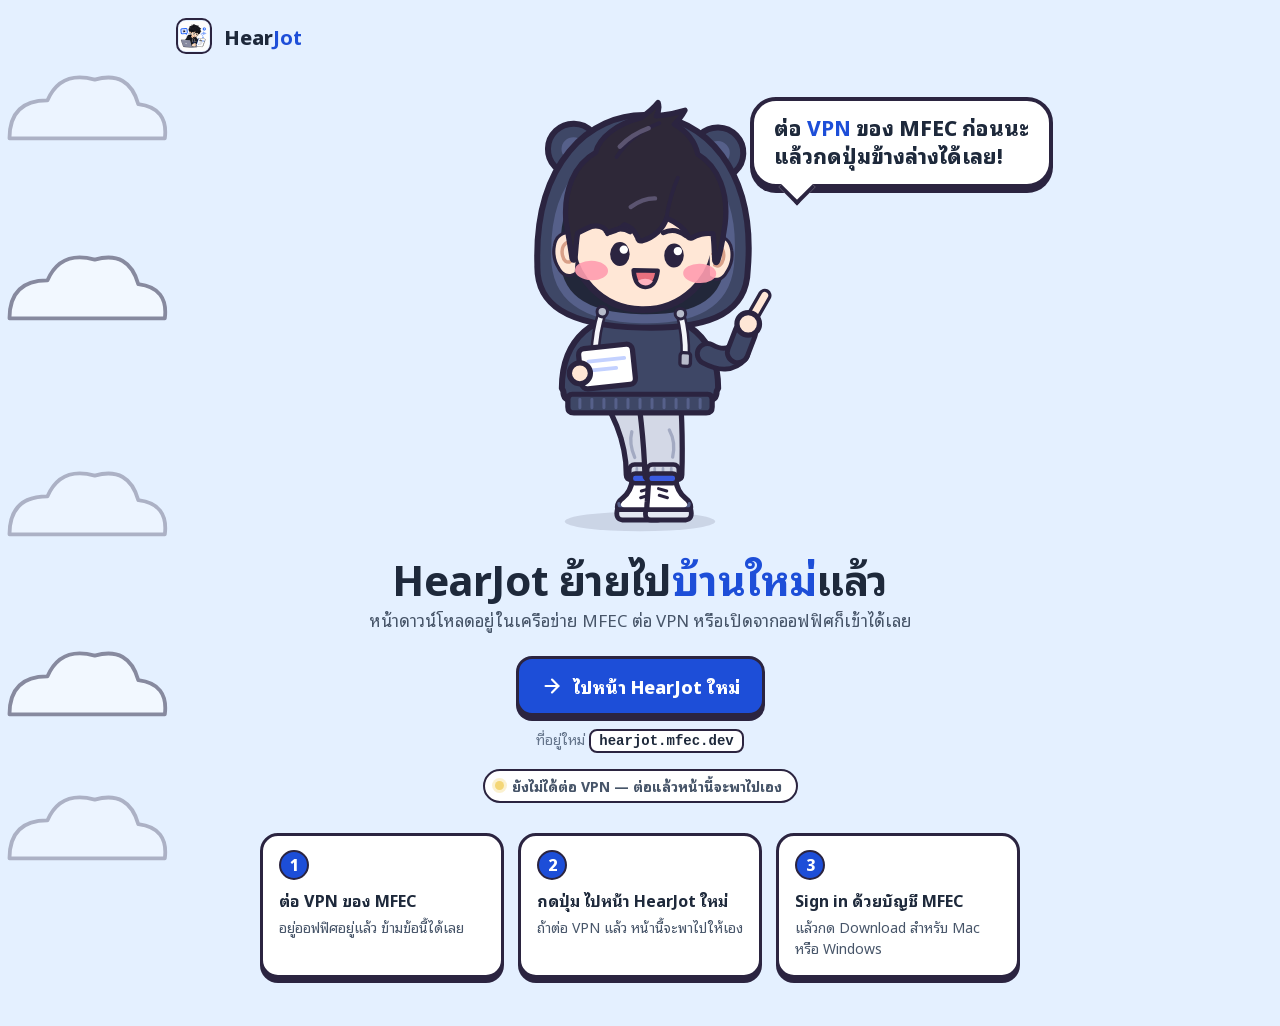
==== commit 52744fc7: "HearJot page moved to https://hearjot.mfec.dev/ — the VPN notice now sends people there Co-Authored-" ====
--- a/index.html
+++ b/index.html
@@ -4,7 +4,7 @@
 <meta charset="utf-8">
 <meta name="viewport" content="width=device-width, initial-scale=1">
 <title>HearJot ย้ายบ้านแล้ว</title>
-<meta name="description" content="หน้าดาวน์โหลด HearJot ย้ายไปที่ dmhub.mfec.dev/hearjot — ต่อ VPN ของ MFEC แล้วกดเข้าได้เลย">
+<meta name="description" content="หน้าดาวน์โหลด HearJot ย้ายไปที่ hearjot.mfec.dev — ต่อ VPN ของ MFEC แล้วกดเข้าได้เลย">
 <link rel="icon" href="assets/vpn/icon.png">
 <style>
 /* HearJot moved: this old address only sends people to the new download page, which lives on the
@@ -77,8 +77,8 @@
   <h1>HearJot ย้ายไป<b>บ้านใหม่</b>แล้ว</h1>
   <p class="lead">หน้าดาวน์โหลดอยู่ในเครือข่าย MFEC ต่อ VPN หรือเปิดจากออฟฟิศก็เข้าได้เลย</p>
 
-  <a class="go" id="go" href="https://dmhub.mfec.dev/hearjot/"><svg viewBox="0 0 24 24" aria-hidden="true"><path d="M5 12h14"/><path d="m12 5 7 7-7 7"/></svg>ไปหน้า HearJot ใหม่</a>
-  <div class="url">ที่อยู่ใหม่ <code>dmhub.mfec.dev/hearjot</code></div>
+  <a class="go" id="go" href="https://hearjot.mfec.dev/"><svg viewBox="0 0 24 24" aria-hidden="true"><path d="M5 12h14"/><path d="m12 5 7 7-7 7"/></svg>ไปหน้า HearJot ใหม่</a>
+  <div class="url">ที่อยู่ใหม่ <code>hearjot.mfec.dev</code></div>
   <div class="status wait" id="status"><i></i><span>กำลังเช็กว่าต่อ VPN แล้วหรือยัง…</span></div>
 
   <div class="steps">
@@ -92,9 +92,9 @@
 <script src="assets/vpn/hearjot-mascot-fullbody.js"></script>
 <script>
 (() => {
-  const NEW_URL = 'https://dmhub.mfec.dev/hearjot/';
+  const NEW_URL = 'https://hearjot.mfec.dev/';
   // a small file on the new site: it loads only from inside the MFEC network
-  const PROBE = 'https://dmhub.mfec.dev/hearjot/assets/icon.png';
+  const PROBE = 'https://hearjot.mfec.dev/assets/icon.png';
   const RM = matchMedia('(prefers-reduced-motion: reduce)').matches;
   const $ = (id) => document.getElementById(id);
 
